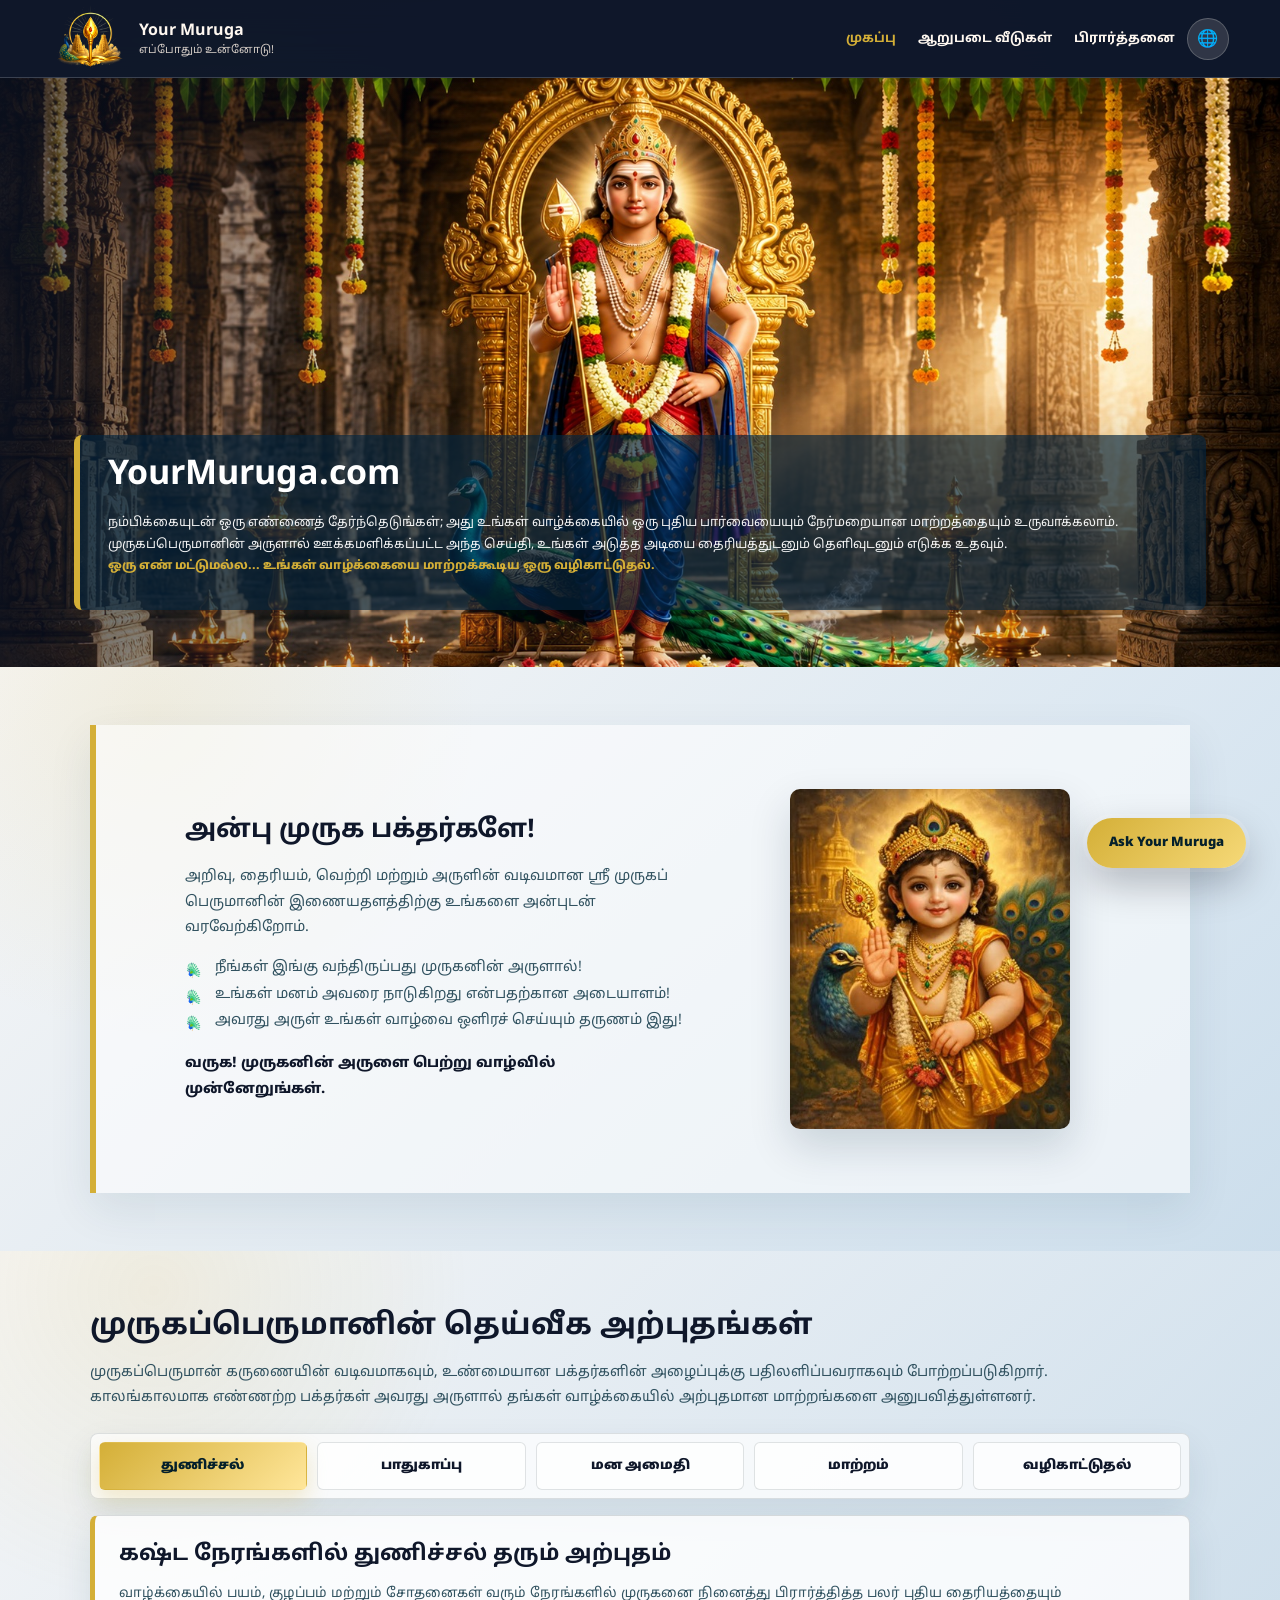
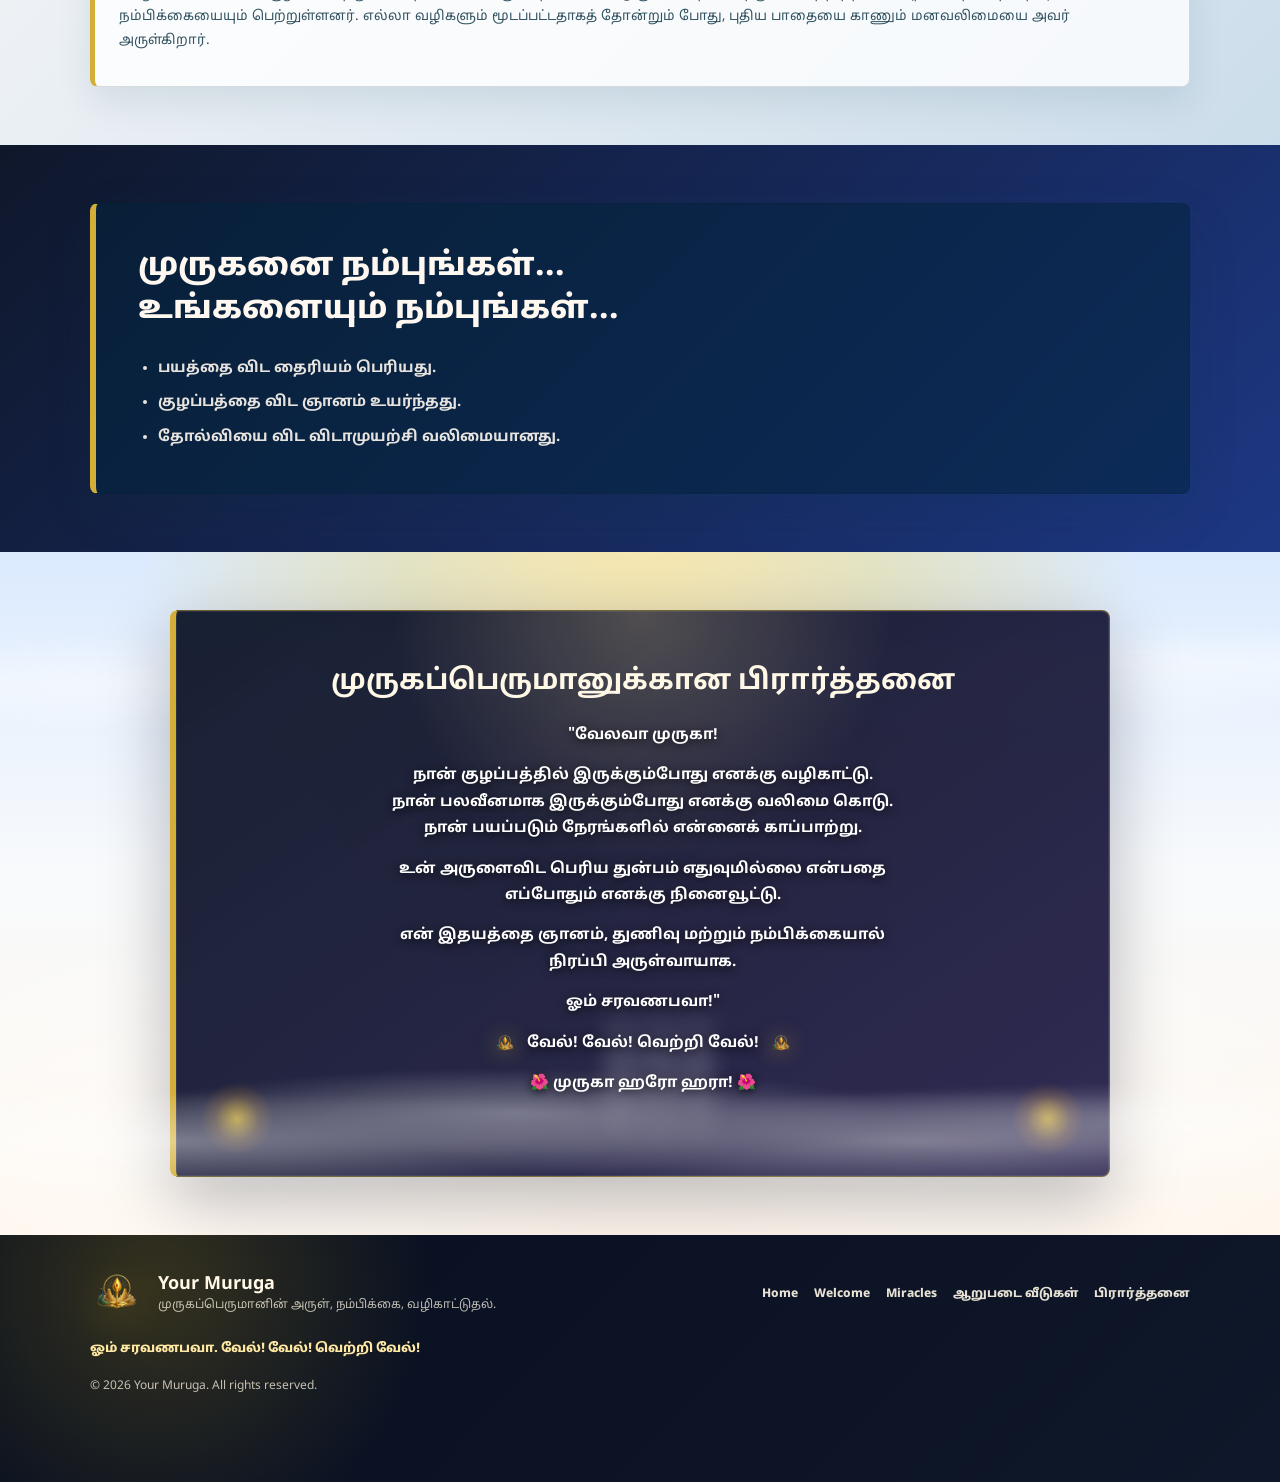
==== index.html @ 280424cf "add website files" ====
<!doctype html>
<html lang="ta">
  <head>
    <meta charset="utf-8" />
    <meta name="viewport" content="width=device-width, initial-scale=1" />
    <meta
      name="description"
      content="Your Muruga is a bilingual Tamil and English devotional website for Lord Muruga with prayers, sacred places, festivals, and daily inspiration."
    />
    <title>Your Muruga | Lord Muruga Devotional Website</title>
    <link rel="preconnect" href="https://fonts.googleapis.com" />
    <link rel="preconnect" href="https://fonts.gstatic.com" crossorigin />
    <link
      href="https://fonts.googleapis.com/css2?family=Noto+Sans+Tamil:wght@400;500;700;800&family=Inter:wght@400;500;600;700;800&display=swap"
      rel="stylesheet"
    />
    <link rel="stylesheet" href="styles.css" />
  </head>
  <body class="lang-ta theme-divine">
    <header class="site-header">
      <a class="brand" href="#home" aria-label="Your Muruga home">
        <span class="brand-mark">
          <img src="assets/logo.png" alt="" />
        </span>
        <span>
          <strong>Your Muruga</strong>
          <small data-i18n="brandTag">தமிழ் மற்றும் ஆங்கில பக்தி</small>
        </span>
      </a>

      <button class="menu-toggle" type="button" aria-expanded="false" aria-controls="header-actions" aria-label="Toggle menu">
        <span></span>
        <span></span>
        <span></span>
      </button>

      <div class="header-actions" id="header-actions">
        <nav class="nav-links" aria-label="Main navigation">
          <a href="index.html#home" class="active" aria-current="page" data-i18n="navHome">முகப்பு</a>
          <a href="arupadai-veedu.html" data-i18n="navArupadai">ஆறுபடை வீடுகள்</a>
          <a href="prayer.html" data-i18n="navPrayers">பிரார்த்தனை</a>
        </nav>

        
        <div class="language-picker">
          <button class="language-picker-toggle" type="button" aria-expanded="false" aria-controls="language-options" aria-label="Choose language" title="Choose language">🌐</button>
          <div class="language-options" id="language-options" role="group" aria-label="Language">
            <button class="lang-button" type="button" data-lang="en">EN</button>
            <button class="lang-button active" type="button" data-lang="ta">தமிழ்</button>
          </div>
        </div>
      </div>
    </header>

    <main id="home">
      <section class="hero" aria-labelledby="hero-title">
        <div class="hero-slider" aria-label="Lord Muruga hero images">
          <img
            class="hero-slide active"
            src="assets/muruga-generated-hero.jpg"
            alt="Lord Muruga in a custom devotional hero scene"
          />
        </div>
        <div class="hero-overlay"></div>
        <div class="hero-content">
          
          <h1 id="hero-title" data-i18n="heroTitle">YourMuruga</h1>
          <p class="hero-copy" data-i18n="heroCopy">
            நம்பிக்கையுடன் ஒரு எண்ணைத் தேர்ந்தெடுங்கள்; அது உங்கள் வாழ்க்கையில் ஒரு புதிய பார்வையையும் நேர்மறையான மாற்றத்தையும் உருவாக்கலாம். முருகப்பெருமானின் அருளால் ஊக்கமளிக்கப்பட்ட அந்த செய்தி, உங்கள் அடுத்த அடியை தைரியத்துடனும் தெளிவுடனும் எடுக்க உதவும்.
          </p>
          <p class="eyebrow" data-i18n="heroEyebrow">ஒரு எண் மட்டுமல்ல... உங்கள் வாழ்க்கையை மாற்றக்கூடிய ஒரு வழிகாட்டுதல்.</p>
        </div>
      </section>

      <section class="section welcome-home-section" id="welcome">
        <div class="welcome-home-card">
          <div class="welcome-copy">
            <h2>அன்பு முருக பக்தர்களே!</h2>
            <p>
              அறிவு, தைரியம், வெற்றி மற்றும் அருளின் வடிவமான ஸ்ரீ முருகப் பெருமானின் இணையதளத்திற்கு உங்களை அன்புடன் வரவேற்கிறோம்.
            </p>
            <ul class="welcome-blessing-list">
              <li>நீங்கள் இங்கு வந்திருப்பது முருகனின் அருளால்!</li>
              <li>உங்கள் மனம் அவரை நாடுகிறது என்பதற்கான அடையாளம்!</li>
              <li>அவரது அருள் உங்கள் வாழ்வை ஒளிரச் செய்யும் தருணம் இது!</li>
            </ul>
            <p class="welcome-closing">வருக! முருகனின் அருளை பெற்று வாழ்வில் முன்னேறுங்கள்.</p>
          </div>
          <div class="welcome-image" aria-hidden="true">
            <img src="assets/7383.jpg" alt="" />
          </div>
        </div>
      </section>
<section class="section miracles-section" id="miracles">
        <div class="home-wrap miracle-wrap">
          <div class="miracle-intro">
            <h2>முருகப்பெருமானின் தெய்வீக அற்புதங்கள்</h2>
            <p>
              முருகப்பெருமான் கருணையின் வடிவமாகவும், உண்மையான பக்தர்களின் அழைப்புக்கு பதிலளிப்பவராகவும் போற்றப்படுகிறார். காலங்காலமாக எண்ணற்ற பக்தர்கள் அவரது அருளால் தங்கள் வாழ்க்கையில் அற்புதமான மாற்றங்களை அனுபவித்துள்ளனர்.
            </p>
          </div>
          <div class="miracle-tabs" data-tabs>
            <div class="miracle-tab-list" role="tablist" aria-label="முருகப்பெருமானின் அற்புதங்கள்">
              <button type="button" role="tab" aria-selected="true" aria-controls="miracle-panel-1" id="miracle-tab-1" data-tab-button>துணிச்சல்</button>
              <button type="button" role="tab" aria-selected="false" aria-controls="miracle-panel-2" id="miracle-tab-2" data-tab-button>பாதுகாப்பு</button>
              <button type="button" role="tab" aria-selected="false" aria-controls="miracle-panel-3" id="miracle-tab-3" data-tab-button>மன அமைதி</button>
              <button type="button" role="tab" aria-selected="false" aria-controls="miracle-panel-4" id="miracle-tab-4" data-tab-button>மாற்றம்</button>
              <button type="button" role="tab" aria-selected="false" aria-controls="miracle-panel-5" id="miracle-tab-5" data-tab-button>வழிகாட்டுதல்</button>
            </div>
            <div class="miracle-tab-panels">
              <section class="miracle-tab-panel" role="tabpanel" id="miracle-panel-1" aria-labelledby="miracle-tab-1" data-tab-panel>
                <h3>கஷ்ட நேரங்களில் துணிச்சல் தரும் அற்புதம்</h3>
                <p>
                  வாழ்க்கையில் பயம், குழப்பம் மற்றும் சோதனைகள் வரும் நேரங்களில் முருகனை நினைத்து பிரார்த்தித்த பலர் புதிய தைரியத்தையும் நம்பிக்கையையும் பெற்றுள்ளனர். எல்லா வழிகளும் மூடப்பட்டதாகத் தோன்றும் போது, புதிய பாதையை காணும் மனவலிமையை அவர் அருள்கிறார்.
                </p>
              </section>
              <section class="miracle-tab-panel" role="tabpanel" id="miracle-panel-2" aria-labelledby="miracle-tab-2" data-tab-panel hidden>
                <h3>தெய்வீக பாதுகாப்பின் அற்புதம்</h3>
                <p>
                  முருகப்பெருமானை முழு நம்பிக்கையுடன் சரணடைபவர்களை அவர் காக்கிறார் என்று பக்தர்கள் நம்புகின்றனர். பலர் திடீர் ஆபத்துகள், விபத்துகள் மற்றும் கடினமான சூழ்நிலைகளிலிருந்து தப்பித்த அனுபவங்களை அவரது அருளாகக் கருதுகின்றனர்.
                </p>
              </section>
              <section class="miracle-tab-panel" role="tabpanel" id="miracle-panel-3" aria-labelledby="miracle-tab-3" data-tab-panel hidden>
                <h3>மன அமைதியின் அற்புதம்</h3>
                <p>
                  முருகப்பெருமானின் மிகப் பெரிய அற்புதங்களில் ஒன்று கலங்கிய மனதை அமைதியான மனமாக மாற்றுவதாகும். அவரது நாமத்தை ஜபிப்பதன் மூலம் பலர் கவலை, பயம் மற்றும் மனவேதனையிலிருந்து விடுதலை பெற்றுள்ளனர்.
                </p>
              </section>
              <section class="miracle-tab-panel" role="tabpanel" id="miracle-panel-4" aria-labelledby="miracle-tab-4" data-tab-panel hidden>
                <h3>மாற்றத்தின் அற்புதம்</h3>
                <p>
                  சூரபத்மனை முழுமையாக அழிக்காமல், அவனை மயிலாகவும் சேவலாகவும் மாற்றிய முருகன், தீமையையே நன்மையாக மாற்றும் தெய்வீக சக்தியை உலகிற்கு காட்டினார். நம் வாழ்க்கையிலும் துன்பங்களை வெற்றியாக மாற்றும் சக்தியை அவர் வழங்குகிறார்.
                </p>
              </section>
              <section class="miracle-tab-panel" role="tabpanel" id="miracle-panel-5" aria-labelledby="miracle-tab-5" data-tab-panel hidden>
                <h3>வழிகாட்டும் அற்புதம்</h3>
                <p>
                  கல்வி, வேலை, குடும்பம் அல்லது ஆன்மீக வாழ்க்கை போன்ற முக்கிய முடிவுகளை எடுக்க வேண்டிய நேரங்களில் முருகப்பெருமானின் அருள் சரியான பாதையை காட்டுகிறது என்று பல பக்தர்கள் நம்புகின்றனர்.
                </p>
              </section>
            </div>
          </div>
        </div>
      </section>
    

      <section class="section trust-section" id="trust">
        <div class="home-wrap trust-card">
          <p>முருகனை நம்புங்கள்...</p>
          <p>உங்களையும் நம்புங்கள்...</p>
          <ul>
            <li>பயத்தை விட தைரியம் பெரியது.</li>
            <li>குழப்பத்தை விட ஞானம் உயர்ந்தது.</li>
            <li>தோல்வியை விட விடாமுயற்சி வலிமையானது.</li>
          </ul>
        </div>
      </section>

      <section class="section prayer-section" id="daily-prayer">
        <div class="prayer-petals" aria-hidden="true">
          <span></span>
          <span></span>
          <span></span>
          <span></span>
          <span></span>
          <span></span>
        </div>
        <div class="home-wrap prayer-card devotional-prayer-card">
          <div class="incense-smoke" aria-hidden="true">
            <span></span>
            <span></span>
            <span></span>
          </div>
         
          <h2> முருகப்பெருமானுக்கான பிரார்த்தனை </h2>
          <blockquote id="daily-prayer-text">
            <p>"வேலவா முருகா!</p>
            <p>நான் குழப்பத்தில் இருக்கும்போது எனக்கு வழிகாட்டு.<br />நான் பலவீனமாக இருக்கும்போது எனக்கு வலிமை கொடு.<br />நான் பயப்படும் நேரங்களில் என்னைக் காப்பாற்று.</p>
            <p>உன் அருளைவிட பெரிய துன்பம் எதுவுமில்லை என்பதை<br />எப்போதும் எனக்கு நினைவூட்டு.</p>
            <p>என் இதயத்தை ஞானம், துணிவு மற்றும் நம்பிக்கையால்<br />நிரப்பி அருள்வாயாக.</p>
            <p>ஓம் சரவணபவா!"</p>
            <p class="vel-chant"><img src="assets/logo.png" alt="" /> வேல்! வேல்! வெற்றி வேல்! <img src="assets/logo.png" alt="" /></p>
            <p>🌺 முருகா ஹரோ ஹரா! 🌺</p>
          </blockquote>


          <p class="prayer-feedback" id="prayer-feedback" aria-live="polite"></p>
        </div>
      </section>

    
    </main>

    <footer class="site-footer">
      <div class="footer-brand">
        <img src="assets/logo.png" alt="" />
        <div>
          <strong>Your Muruga</strong>
          <p>முருகப்பெருமானின் அருள், நம்பிக்கை, வழிகாட்டுதல்.</p>
        </div>
      </div>
      <nav class="footer-links" aria-label="Footer links">
        <a href="index.html#home">Home</a>
        <a href="index.html#welcome">Welcome</a>
        <a href="index.html#miracles">Miracles</a>
        <a href="arupadai-veedu.html">ஆறுபடை வீடுகள்</a>
        <a href="prayer.html">பிரார்த்தனை</a>
      </nav>
      <p class="footer-note">ஓம் சரவணபவா. வேல்! வேல்! வெற்றி வேல்!</p>
      <p class="footer-copy">© 2026 Your Muruga. All rights reserved.</p>
    </footer>

    <button class="floating-answer-button" type="button" data-open-answer>Ask Your Muruga</button>

    <div class="devotion-popup" id="devotion-popup" aria-hidden="true">
      <div class="popup-card guidance-popup-card" role="dialog" aria-modal="true" aria-labelledby="popup-title">
        <button class="popup-close" type="button" aria-label="Close message">×</button>
        <p class="section-kicker" data-i18n="popupKicker">Your Muruga Answer</p>
        <h2 id="popup-title" data-i18n="popupTitle">இன்று முருகன் உங்களுக்கு சொல்லும் செய்தி</h2>
        
        <p data-i18n="popupText">
          கண்களை ஒரு நிமிடம் மூடுங்கள்.
          முருகப்பெருமானை மனதில் நினைத்து பிரார்த்தனை செய்யுங்கள்.
          1 முதல் 100 வரை ஒரு எண்ணை தேர்வு செய்யுங்கள்.
          உங்களுக்கு ஒரு அர்த்தமுள்ள ஊக்கமளிக்கும் செய்தி கிடைக்கும்.
        </p>
        <form class="message-form" id="murugan-message-form">
          <label for="murugan-number" data-i18n="popupInputLabel">Number Input</label>
          <div class="message-controls">
            <input id="murugan-number" name="muruganNumber" type="number" min="1" max="100" inputmode="numeric" />
            <button type="submit" data-i18n="popupButton">Get Your Muruga Answer</button>
          </div>
        </form>
        <p class="message-error" id="message-error" data-i18n="popupError" aria-live="polite"></p>
      </div>
    </div>

    <div class="devotion-popup loading-popup" id="loading-popup" aria-hidden="true">
      <div class="loading-card" role="status" aria-live="polite">
        <span></span>
        <p data-i18n="popupLoading">முருகன் அருள்வாக்கு பெறப்படுகிறது...</p>
      </div>
    </div>

    <div class="devotion-popup message-popup" id="message-popup" aria-hidden="true">
      <div class="popup-card message-popup-card" role="dialog" aria-modal="true" aria-labelledby="message-popup-title">
        <button class="popup-close message-popup-close" type="button" aria-label="Close message">×</button>
        <p class="section-kicker" data-i18n="messagePopupKicker">முருகன் அருள்வாக்கு</p>
        <h2 id="message-popup-title" data-i18n="messagePopupTitle">உங்களுக்கான அருள் செய்தி</h2>
        <div class="murugan-message large-message" id="murugan-message" aria-live="polite"></div>
      </div>
    </div>

    <script src="script.js"></script>
  </body>
</html>
---- styles.css ----
:root {
  --ink: #0f172a;
  --muted: #475569;
  --peacock-blue: #60a5fa;
  --peacock-teal: #60a5fa;
  --peacock-green: #d4af37;
  --peacock-neck: #0f172a;
  --peacock-deep: #080f1f;
  --copper-bg: #cb5a35;
  --temple-deep: #082b3a;
  --temple-warm: #0d6b6e;
  --cream: #fff6e8;
  --gold: #d4af37;
  --paper: #ffffff;
  --surface: rgba(255, 255, 255, 0.9);
  --line: rgba(255, 255, 255, 0.18);
  --shadow: 0 18px 60px rgba(2, 6, 23, 0.22);
  --page-bg:
    radial-gradient(circle at 16% 8%, rgba(212, 175, 55, 0.2), transparent 30%),
    radial-gradient(circle at 88% 18%, rgba(96, 165, 250, 0.16), transparent 32%),
    linear-gradient(135deg, #0f172a 0%, #111f3e 48%, #0f172a 100%);
  --header-bg: rgba(15, 23, 42, 0.96);
  --brand-gradient: linear-gradient(145deg, #d4af37, #60a5fa, #ffffff);
  --button-gradient: linear-gradient(135deg, #d4af37, #f6d978);
  --soft-section-bg:
    radial-gradient(circle at 12% 8%, rgba(212, 175, 55, 0.12), transparent 26%),
    linear-gradient(135deg, rgba(255, 255, 255, 0.96), rgba(224, 242, 254, 0.9));
  --dark-section-bg: linear-gradient(135deg, rgba(15, 23, 42, 0.98), rgba(30, 58, 138, 0.92));
  --hero-overlay-bg: linear-gradient(90deg, rgba(15, 23, 42, 0.66) 0%, rgba(15, 23, 42, 0.24) 23%, transparent 38%);
}

.prayer-page-main {
  background:
    radial-gradient(circle at 14% 8%, rgba(212, 175, 55, 0.16), transparent 28%),
    radial-gradient(circle at 82% 24%, rgba(96, 165, 250, 0.16), transparent 24%),
    var(--soft-section-bg);
}

.prayer-hero {
  position: relative;
  min-height: calc(100svh - 78px);
  display: grid;
  place-items: center;
  overflow: hidden;
  padding: clamp(90px, 11vw, 150px) 20px clamp(72px, 8vw, 110px);
  color: #fff8e7;
  text-align: center;
  background:
    linear-gradient(180deg, rgba(2, 6, 23, 0.2), rgba(2, 6, 23, 0.72)),
    radial-gradient(circle at 50% 16%, rgba(250, 204, 21, 0.58), rgba(212, 175, 55, 0.18) 26%, transparent 54%),
    url("assets/logo.png") center 20% / min(360px, 72vw) no-repeat,
    linear-gradient(135deg, var(--header-bg), var(--peacock-neck));
}

.prayer-hero::before,
.prayer-hero::after {
  content: "";
  position: absolute;
  inset: auto -8% 8% -8%;
  height: 170px;
  border-radius: 50%;
  background:
    radial-gradient(ellipse at 18% 55%, rgba(255, 255, 255, 0.74), transparent 34%),
    radial-gradient(ellipse at 48% 48%, rgba(255, 255, 255, 0.58), transparent 32%),
    radial-gradient(ellipse at 82% 60%, rgba(255, 255, 255, 0.66), transparent 36%);
  opacity: 0.18;
  filter: blur(2px);
}

.prayer-hero::after {
  inset: 6% -12% auto -12%;
  opacity: 0.12;
}

.prayer-hero-content {
  position: relative;
  z-index: 1;
  max-width: 920px;
}

.prayer-hero h1 {
  margin: 12px 0 14px;
  font-size: clamp(31px, 5vw, 62px);
  line-height: 1.14;
  text-shadow: 0 14px 34px rgba(0, 0, 0, 0.34);
}

.prayer-hero p {
  margin: 0;
  font-size: clamp(15px, 1.45vw, 20px);
  line-height: 1.7;
  color: rgba(255, 248, 231, 0.9);
}

.prayer-hero-chant {
  display: inline-flex;
  flex-wrap: wrap;
  justify-content: center;
  gap: 10px 18px;
  margin-top: 26px;
  color: #ffe8a3;
  font-size: clamp(14px, 1.3vw, 18px);
  font-weight: 800;
}

.scroll-indicator {
  position: absolute;
  left: 50%;
  bottom: 28px;
  z-index: 1;
  display: grid;
  place-items: center;
  width: 34px;
  height: 54px;
  border: 2px solid rgba(255, 248, 231, 0.72);
  border-radius: 999px;
  transform: translateX(-50%);
}

.scroll-indicator span {
  width: 6px;
  height: 10px;
  border-radius: 999px;
  background: var(--gold);
  animation: scrollPulse 1.4s ease-in-out infinite;
}

@keyframes scrollPulse {
  0%, 100% { transform: translateY(-7px); opacity: 0.45; }
  50% { transform: translateY(8px); opacity: 1; }
}

.prayer-page-section,
.mantra-section,
.popular-mantras-section,
.benefits-section,
.final-devotional-section {
  position: relative;
}

.prayer-page-wrap {
  width: min(1120px, 100%);
  margin: 0 auto;
}

.main-prayer-section {
  background:
    radial-gradient(circle at 20% 0%, rgba(250, 204, 21, 0.18), transparent 26%),
    linear-gradient(135deg, rgba(15, 23, 42, 0.96), rgba(5, 47, 87, 0.9));
}

.glass-prayer-card {
  position: relative;
  overflow: hidden;
  border: 1px solid rgba(255, 248, 231, 0.28);
  border-left: 6px solid var(--gold);
  border-radius: 8px;
  padding: clamp(26px, 4.4vw, 56px);
  color: #fff8e7;
  text-align: center;
  background:
    linear-gradient(135deg, rgba(255, 255, 255, 0.16), rgba(255, 255, 255, 0.07)),
    rgba(2, 6, 23, 0.24);
  box-shadow: 0 26px 80px rgba(0, 0, 0, 0.28);
  backdrop-filter: blur(18px);
}

.glass-prayer-card::before {
  content: "";
  position: absolute;
  inset: -30% 18% auto;
  height: 260px;
  border-radius: 50%;
  background: radial-gradient(circle, rgba(250, 204, 21, 0.24), transparent 68%);
}

.glass-prayer-card blockquote {
  position: relative;
  z-index: 1;
  margin: 0 auto;
  max-width: 760px;
  color: #fff;
  font-size: clamp(15px, 1.4vw, 19px);
  font-weight: 700;
  line-height: 1.9;
}

.glass-prayer-card blockquote p {
  margin: 0 0 16px;
}

.mantra-section,
.benefits-section {
  background: var(--soft-section-bg);
}

.mantra-card {
  border: 1px solid rgba(7, 27, 36, 0.12);
  border-left: 6px solid var(--gold);
  border-radius: 8px;
  padding: clamp(24px, 4vw, 44px);
  text-align: center;
  background: rgba(255, 255, 255, 0.78);
  box-shadow: 0 18px 54px rgba(3, 55, 76, 0.12);
}

.mantra-card h2,
.popular-mantras-section h2,
.benefits-section h2 {
  margin: 0;
  color: var(--ink);
  font-size: clamp(22px, 2.5vw, 34px);
  line-height: 1.25;
}

.highlight-mantra {
  display: inline-block;
  margin: 22px 0 14px;
  border-radius: 8px;
  padding: 16px 24px;
  color: #1a120b;
  background: var(--button-gradient);
  box-shadow: 0 16px 32px rgba(212, 175, 55, 0.24);
  font-size: clamp(24px, 4vw, 46px);
  font-weight: 800;
  line-height: 1.25;
}

.mantra-card p:not(.section-kicker):not(.highlight-mantra):not(.prayer-feedback) {
  max-width: 720px;
  margin: 0 auto 22px;
  color: #315260;
  font-size: clamp(14px, 1.15vw, 16px);
  line-height: 1.75;
}

.gold-action {
  min-height: 44px;
  border: 0;
  border-radius: 999px;
  padding: 0 20px;
  color: #1a120b;
  background: var(--button-gradient);
  font: inherit;
  font-size: 13px;
  font-weight: 800;
  cursor: pointer;
  box-shadow: 0 14px 32px rgba(212, 175, 55, 0.22);
}

.popular-mantras-section {
  background: var(--dark-section-bg);
}

.popular-mantras-section h2 {
  color: #fff8e7;
  text-align: center;
}

.mantra-grid,
.benefits-grid {
  display: grid;
  grid-template-columns: repeat(3, minmax(0, 1fr));
  gap: 14px;
  margin-top: 28px;
}

.mantra-grid article,
.benefits-grid article {
  border: 1px solid rgba(255, 248, 231, 0.16);
  border-radius: 8px;
  padding: 18px;
  color: #fff8e7;
  background: rgba(255, 255, 255, 0.08);
  box-shadow: 0 14px 34px rgba(0, 0, 0, 0.16);
  font-size: clamp(14px, 1.1vw, 16px);
  font-weight: 800;
  line-height: 1.5;
  transition: transform 170ms ease, border-color 170ms ease, background 170ms ease;
}

.mantra-grid article:hover {
  transform: translateY(-4px);
  border-color: var(--gold);
  background: rgba(255, 248, 231, 0.13);
}

.benefits-section h2 {
  text-align: center;
}

.benefits-grid article {
  color: var(--peacock-neck);
  border-color: rgba(7, 27, 36, 0.12);
  background: rgba(255, 255, 255, 0.72);
}

.final-devotional-section {
  background:
    radial-gradient(circle at 50% 0%, rgba(250, 204, 21, 0.2), transparent 28%),
    var(--dark-section-bg);
}

.final-devotional-card {
  text-align: center;
  color: #fff8e7;
}

.final-devotional-card blockquote {
  margin: 0 0 26px;
  color: #ffe8a3;
  font-size: clamp(26px, 4.2vw, 56px);
  font-weight: 800;
  line-height: 1.35;
}

.final-devotional-card p {
  margin: 8px 0 0;
  font-size: clamp(15px, 1.5vw, 20px);
  font-weight: 800;
}

@media (max-width: 620px) {
  .prayer-hero {
    min-height: 560px;
    padding: 84px 18px 72px;
  }

  .prayer-hero h1 {
    font-size: clamp(29px, 9vw, 42px);
  }

  .glass-prayer-card,
  .mantra-card {
    padding: 24px 18px;
  }

  .glass-prayer-card blockquote {
    font-size: 14px;
    line-height: 1.8;
  }

  .mantra-grid,
  .benefits-grid {
    grid-template-columns: 1fr;
  }
}

/* Final prayer-page contrast guard. Keep this after older duplicated prayer rules. */
.popular-mantras-section {
  background:
    radial-gradient(circle at 18% 18%, rgba(212, 175, 55, 0.18), transparent 28%),
    linear-gradient(135deg, #07111f 0%, #0f172a 48%, #052f57 100%) !important;
}

.popular-mantras-section h2 {
  color: #ffe8a3 !important;
  text-shadow: 0 10px 28px rgba(0, 0, 0, 0.28);
}

.popular-mantras-section .mantra-grid article {
  color: #fff8e7 !important;
  border-color: rgba(255, 232, 163, 0.28) !important;
  background: rgba(255, 248, 231, 0.12) !important;
}

.popular-mantras-section .mantra-grid article:hover {
  color: #ffffff !important;
  background: rgba(255, 248, 231, 0.18) !important;
}

.mantra-section .mantra-card {
  color: var(--ink);
  background: rgba(255, 255, 255, 0.9) !important;
}

.mantra-section .mantra-card h2,
.mantra-section .mantra-card p:not(.section-kicker):not(.highlight-mantra):not(.prayer-feedback) {
  color: var(--ink) !important;
}

body.lang-ta .mantra-108-heading[data-content-lang="en"],
body.lang-ta .mantra-108-list[data-content-lang="en"],
body:not(.lang-ta) .mantra-108-heading[data-content-lang="ta"],
body:not(.lang-ta) .mantra-108-list[data-content-lang="ta"] {
  display: none !important;
}

body.lang-ta .mantra-108-heading[data-content-lang="ta"],
body:not(.lang-ta) .mantra-108-heading[data-content-lang="en"] {
  display: block !important;
}

body.lang-ta .mantra-108-list[data-content-lang="ta"],
body:not(.lang-ta) .mantra-108-list[data-content-lang="en"] {
  display: grid !important;
}

body.lang-ta .kavasam-link-card [data-content-lang="en"],
body:not(.lang-ta) .kavasam-link-card [data-content-lang="ta"] {
  display: none !important;
}

body.lang-ta .kavasam-link-card p[data-content-lang="ta"],
body.lang-ta .kavasam-link-card h2[data-content-lang="ta"],
body:not(.lang-ta) .kavasam-link-card p[data-content-lang="en"],
body:not(.lang-ta) .kavasam-link-card h2[data-content-lang="en"] {
  display: block !important;
}

body.lang-ta .kavasam-link-card a[data-content-lang="ta"],
body:not(.lang-ta) .kavasam-link-card a[data-content-lang="en"] {
  display: inline-flex !important;
}

.kavasam-link-section {
  background: var(--soft-section-bg);
}

.kavasam-link-card {
  display: grid;
  grid-template-columns: minmax(0, 1fr) auto;
  gap: 22px;
  align-items: center;
  border: 1px solid rgba(7, 27, 36, 0.12);
  border-left: 6px solid var(--gold);
  border-radius: 8px;
  padding: clamp(22px, 3vw, 34px);
  background: rgba(255, 255, 255, 0.86);
  box-shadow: 0 18px 54px rgba(3, 55, 76, 0.12);
}

.kavasam-link-card h2 {
  margin: 0;
  color: var(--ink);
  font-size: clamp(22px, 2.4vw, 34px);
  line-height: 1.25;
}

.kavasam-link-card p:not(.section-kicker) {
  margin: 10px 0 0;
  color: #315260;
  font-size: clamp(14px, 1.1vw, 16px);
  line-height: 1.7;
}

.kavasam-view-button {
  display: inline-flex;
  align-items: center;
  justify-content: center;
  min-width: 220px;
  text-decoration: none;
}

.kavasam-page-main {
  background: var(--soft-section-bg);
}

.kavasam-hero {
  padding: clamp(70px, 8vw, 110px) 20px clamp(42px, 5vw, 70px);
  color: #fff8e7;
  text-align: center;
  background:
    radial-gradient(circle at 50% 0%, rgba(250, 204, 21, 0.38), transparent 34%),
    linear-gradient(135deg, var(--header-bg), var(--peacock-neck));
}

.kavasam-hero h1 {
  margin: 10px 0 12px;
  font-size: clamp(30px, 5vw, 58px);
  line-height: 1.12;
}

.kavasam-hero p:not(.section-kicker) {
  max-width: 780px;
  margin: 0 auto;
  color: rgba(255, 248, 231, 0.9);
  font-size: clamp(14px, 1.25vw, 18px);
  line-height: 1.7;
}

.kavasam-reader-section {
  background: var(--soft-section-bg);
}

.kavasam-reader-card {
  border: 1px solid rgba(7, 27, 36, 0.12);
  border-left: 6px solid var(--gold);
  border-radius: 8px;
  padding: clamp(20px, 3vw, 34px);
  background: rgba(255, 255, 255, 0.88);
  box-shadow: 0 18px 54px rgba(3, 55, 76, 0.12);
}

.kavasam-reader-card h2 {
  margin: 0 0 18px;
  color: var(--ink);
  font-size: clamp(21px, 2.2vw, 32px);
}

.kavasam-reader-card pre {
  margin: 0;
  white-space: pre-wrap;
  overflow-wrap: anywhere;
  color: #102a3a;
  font-family: "Noto Sans Tamil", "Inter", sans-serif;
  font-size: clamp(14px, 1.05vw, 16px);
  font-weight: 600;
  line-height: 1.9;
}

@media (max-width: 620px) {
  .kavasam-link-card {
    grid-template-columns: 1fr;
  }

  .kavasam-view-button {
    width: 100%;
    min-width: 0;
  }
}

.prayer-hero {
  min-height: 420px !important;
  padding: 72px 20px 58px !important;
}

.prayer-hero h1 {
  font-size: clamp(28px, 4vw, 46px) !important;
}

.prayer-hero-chant {
  margin-top: 18px;
}

@media (max-width: 620px) {
  .prayer-hero {
    min-height: 380px !important;
    padding: 58px 18px 44px !important;
  }
}

.mantra-108-section {
  background:
    radial-gradient(circle at 86% 12%, rgba(20, 184, 166, 0.14), transparent 28%),
    var(--soft-section-bg);
}

.mantra-108-heading {
  max-width: 860px;
  margin: 0 auto 28px;
  text-align: center;
}

.mantra-108-heading h2 {
  margin: 0;
  color: var(--ink);
  font-size: clamp(23px, 2.8vw, 38px);
  line-height: 1.25;
}

.mantra-108-heading p:not(.section-kicker) {
  margin: 12px 0 0;
  color: #315260;
  font-size: clamp(14px, 1.15vw, 16px);
  line-height: 1.75;
}

.mantra-108-list {
  display: grid;
  grid-template-columns: repeat(3, minmax(0, 1fr));
  gap: 12px;
  margin: 0;
  padding: 0;
  list-style: none;
  counter-reset: muruga-mantra;
}

.mantra-108-heading[hidden],
.mantra-108-list[hidden] {
  display: none !important;
}

.mantra-108-list li {
  counter-increment: muruga-mantra;
  display: grid;
  grid-template-columns: 34px minmax(0, 1fr);
  gap: 10px;
  align-items: center;
  min-height: 58px;
  border: 1px solid rgba(7, 27, 36, 0.12);
  border-left: 4px solid var(--gold);
  border-radius: 8px;
  padding: 12px 14px;
  color: var(--peacock-neck);
  background: rgba(255, 255, 255, 0.76);
  box-shadow: 0 12px 30px rgba(3, 55, 76, 0.08);
  font-size: clamp(13px, 1vw, 15px);
  font-weight: 800;
  line-height: 1.45;
}

.mantra-108-list li::before {
  content: counter(muruga-mantra);
  display: grid;
  place-items: center;
  width: 32px;
  height: 32px;
  border-radius: 50%;
  color: #1a120b;
  background: var(--button-gradient);
  font-size: 12px;
}

@media (max-width: 900px) {
  .mantra-108-list {
    grid-template-columns: repeat(2, minmax(0, 1fr));
  }
}

@media (max-width: 620px) {
  .mantra-108-list {
    grid-template-columns: 1fr;
  }

  .mantra-108-list li {
    min-height: 52px;
  }
}

.popular-mantras-section {
  background:
    radial-gradient(circle at 18% 18%, rgba(212, 175, 55, 0.18), transparent 28%),
    linear-gradient(135deg, #07111f 0%, #0f172a 48%, #052f57 100%) !important;
}

.popular-mantras-section h2 {
  color: #ffe8a3 !important;
  text-shadow: 0 10px 28px rgba(0, 0, 0, 0.28);
}

.popular-mantras-section .mantra-grid article {
  color: #fff8e7 !important;
  border-color: rgba(255, 232, 163, 0.28);
  background: rgba(255, 248, 231, 0.12);
}

.popular-mantras-section .mantra-grid article:hover {
  color: #ffffff !important;
  background: rgba(255, 248, 231, 0.18);
}

.mantra-section .mantra-card {
  color: var(--ink);
  background: rgba(255, 255, 255, 0.9);
}

.mantra-section .mantra-card h2,
.mantra-section .mantra-card p:not(.section-kicker):not(.highlight-mantra):not(.prayer-feedback) {
  color: var(--ink);
}

body.theme-vel {
  --ink: #1a120b;
  --muted: #6b4c2f;
  --peacock-blue: #dc2626;
  --peacock-teal: #dc2626;
  --peacock-green: #ffd700;
  --peacock-neck: #1a120b;
  --peacock-deep: #100a06;
  --gold: #ffd700;
  --paper: #fff8e7;
  --surface: rgba(255, 248, 231, 0.9);
  --line: rgba(255, 248, 231, 0.18);
  --page-bg:
    radial-gradient(circle at 16% 8%, rgba(255, 215, 0, 0.2), transparent 30%),
    radial-gradient(circle at 88% 18%, rgba(220, 38, 38, 0.14), transparent 32%),
    linear-gradient(135deg, #1a120b 0%, #2b1a0d 48%, #1a120b 100%);
  --header-bg: rgba(26, 18, 11, 0.96);
  --brand-gradient: linear-gradient(145deg, #ffd700, #dc2626, #fff8e7);
  --button-gradient: linear-gradient(135deg, #ffd700, #fff08a);
  --soft-section-bg:
    radial-gradient(circle at 12% 8%, rgba(255, 215, 0, 0.12), transparent 26%),
    linear-gradient(135deg, rgba(255, 248, 231, 0.98), rgba(255, 239, 210, 0.94));
  --dark-section-bg: linear-gradient(135deg, rgba(26, 18, 11, 0.98), rgba(86, 28, 12, 0.92));
  --hero-overlay-bg: linear-gradient(90deg, rgba(26, 18, 11, 0.66) 0%, rgba(26, 18, 11, 0.24) 23%, transparent 38%);
}

body.theme-peacock {
  --ink: #052e16;
  --muted: #386451;
  --peacock-blue: #14b8a6;
  --peacock-teal: #14b8a6;
  --peacock-green: #f59e0b;
  --peacock-neck: #052e16;
  --peacock-deep: #031b0d;
  --gold: #f59e0b;
  --paper: #f8fafc;
  --surface: rgba(248, 250, 252, 0.9);
  --line: rgba(248, 250, 252, 0.18);
  --page-bg:
    radial-gradient(circle at 16% 8%, rgba(245, 158, 11, 0.18), transparent 30%),
    radial-gradient(circle at 88% 18%, rgba(20, 184, 166, 0.16), transparent 32%),
    linear-gradient(135deg, #052e16 0%, #064e3b 48%, #052e16 100%);
  --header-bg: rgba(5, 46, 22, 0.96);
  --brand-gradient: linear-gradient(145deg, #f59e0b, #14b8a6, #f8fafc);
  --button-gradient: linear-gradient(135deg, #f59e0b, #fcd27b);
  --soft-section-bg:
    radial-gradient(circle at 12% 8%, rgba(20, 184, 166, 0.12), transparent 26%),
    linear-gradient(135deg, rgba(248, 250, 252, 0.98), rgba(236, 253, 245, 0.94));
  --dark-section-bg: linear-gradient(135deg, rgba(5, 46, 22, 0.98), rgba(20, 184, 166, 0.82));
  --hero-overlay-bg: linear-gradient(90deg, rgba(5, 46, 22, 0.66) 0%, rgba(5, 46, 22, 0.24) 23%, transparent 38%);
}

body.theme-kumkum {
  --ink: #78350f;
  --muted: #7c4a20;
  --peacock-blue: #b91c1c;
  --peacock-teal: #b91c1c;
  --peacock-green: #fbbf24;
  --peacock-neck: #78350f;
  --peacock-deep: #451a03;
  --gold: #fbbf24;
  --paper: #fff7ed;
  --surface: rgba(255, 247, 237, 0.92);
  --line: rgba(120, 53, 15, 0.16);
  --page-bg:
    radial-gradient(circle at 16% 8%, rgba(251, 191, 36, 0.28), transparent 30%),
    radial-gradient(circle at 88% 18%, rgba(185, 28, 28, 0.12), transparent 32%),
    linear-gradient(135deg, #fff7ed 0%, #ffedd5 48%, #fff7ed 100%);
  --header-bg: rgba(120, 53, 15, 0.96);
  --brand-gradient: linear-gradient(145deg, #fbbf24, #b91c1c, #fff7ed);
  --button-gradient: linear-gradient(135deg, #fbbf24, #ffe08a);
  --soft-section-bg:
    radial-gradient(circle at 12% 8%, rgba(251, 191, 36, 0.18), transparent 26%),
    linear-gradient(135deg, rgba(255, 247, 237, 0.98), rgba(255, 237, 213, 0.94));
  --dark-section-bg: linear-gradient(135deg, rgba(120, 53, 15, 0.96), rgba(185, 28, 28, 0.9));
  --hero-overlay-bg: linear-gradient(90deg, rgba(120, 53, 15, 0.62) 0%, rgba(120, 53, 15, 0.24) 23%, transparent 38%);
}

body.theme-celestial {
  --ink: #020617;
  --muted: #475569;
  --peacock-blue: #7c3aed;
  --peacock-teal: #7c3aed;
  --peacock-green: #facc15;
  --peacock-neck: #020617;
  --peacock-deep: #01030c;
  --gold: #facc15;
  --paper: #e0f2fe;
  --surface: rgba(224, 242, 254, 0.9);
  --line: rgba(224, 242, 254, 0.18);
  --page-bg:
    radial-gradient(circle at 16% 8%, rgba(250, 204, 21, 0.2), transparent 30%),
    radial-gradient(circle at 88% 18%, rgba(124, 58, 237, 0.22), transparent 32%),
    linear-gradient(135deg, #020617 0%, #11113a 48%, #020617 100%);
  --header-bg: rgba(2, 6, 23, 0.96);
  --brand-gradient: linear-gradient(145deg, #facc15, #7c3aed, #e0f2fe);
  --button-gradient: linear-gradient(135deg, #facc15, #fde68a);
  --soft-section-bg:
    radial-gradient(circle at 12% 8%, rgba(124, 58, 237, 0.12), transparent 26%),
    linear-gradient(135deg, rgba(224, 242, 254, 0.98), rgba(250, 245, 255, 0.94));
  --dark-section-bg: linear-gradient(135deg, rgba(2, 6, 23, 0.98), rgba(76, 29, 149, 0.9));
  --hero-overlay-bg: linear-gradient(90deg, rgba(2, 6, 23, 0.68) 0%, rgba(2, 6, 23, 0.26) 23%, transparent 38%);
}

body.theme-pure {
  --ink: #374151;
  --muted: #4b5563;
  --peacock-blue: #dc2626;
  --peacock-teal: #dc2626;
  --peacock-green: #d97706;
  --peacock-neck: #374151;
  --peacock-deep: #1f2937;
  --gold: #d97706;
  --paper: #ffffff;
  --surface: rgba(255, 255, 255, 0.94);
  --line: rgba(55, 65, 81, 0.16);
  --page-bg:
    radial-gradient(circle at 16% 8%, rgba(217, 119, 6, 0.16), transparent 30%),
    radial-gradient(circle at 88% 18%, rgba(220, 38, 38, 0.1), transparent 32%),
    linear-gradient(135deg, #ffffff 0%, #f9fafb 48%, #ffffff 100%);
  --header-bg: rgba(55, 65, 81, 0.96);
  --brand-gradient: linear-gradient(145deg, #d97706, #dc2626, #ffffff);
  --button-gradient: linear-gradient(135deg, #d97706, #fbbf24);
  --soft-section-bg:
    radial-gradient(circle at 12% 8%, rgba(217, 119, 6, 0.1), transparent 26%),
    linear-gradient(135deg, rgba(255, 255, 255, 0.98), rgba(249, 250, 251, 0.96));
  --dark-section-bg: linear-gradient(135deg, rgba(55, 65, 81, 0.96), rgba(220, 38, 38, 0.86));
  --hero-overlay-bg: linear-gradient(90deg, rgba(55, 65, 81, 0.58) 0%, rgba(55, 65, 81, 0.2) 23%, transparent 38%);
}

* {
  box-sizing: border-box;
}

html {
  scroll-behavior: smooth;
}

body {
  margin: 0;
  color: var(--ink);
  background: var(--page-bg);
  font-family: Inter, "Noto Sans Tamil", system-ui, sans-serif;
}

body.lang-ta {
  font-family: "Noto Sans Tamil", Inter, system-ui, sans-serif;
}

.site-header {
  position: sticky;
  top: 0;
  z-index: 10;
  display: grid;
  grid-template-columns: 1fr auto;
  align-items: center;
  gap: 24px;
  min-height: 78px;
  padding: 3px clamp(18px, 4vw, 58px);
  background: var(--header-bg);
  border-bottom: 1px solid var(--line);
  backdrop-filter: blur(16px);
}

.brand {
  display: inline-flex;
  align-items: center;
  gap: 10px;
  color: #fff8f0;
  text-decoration: none;
  min-width: 0;
}

.brand-mark {
  display: grid;
  place-items: center;
  width: 78px;
  height: 78px;
  margin-block: -9px;
  border-radius: 0;
  overflow: hidden;
  background: transparent;
  border: 0;
  box-shadow: none;
}

.brand-mark img {
  width: 112%;
  height: 112%;
  object-fit: contain;
  display: block;
  filter: saturate(1.12) contrast(1.08) brightness(1.08);
}

.brand strong,
.brand small {
  display: block;
  white-space: nowrap;
}

.brand strong {
  font-size: 16px;
}

.brand small {
  color: rgba(255, 244, 232, 0.82);
  font-size: 11px;
  margin-top: 2px;
}

.nav-links {
  display: flex;
  gap: 22px;
}

.nav-links a {
  color: #fff8f0;
  text-decoration: none;
  font-weight: 700;
  font-size: 13px;
}

.nav-links a:hover,
.nav-links a:focus-visible,
.nav-links a.active {
  color: var(--gold);
}

.header-actions {
  display: inline-flex;
  align-items: center;
  justify-content: flex-end;
  gap: 12px;
  min-width: 0;
}

.menu-toggle {
  display: none;
  place-items: center;
  width: 42px;
  height: 42px;
  padding: 0;
  border: 1px solid rgba(255, 248, 240, 0.22);
  border-radius: 8px;
  background: rgba(255, 248, 240, 0.12);
  cursor: pointer;
}

.menu-toggle span {
  display: block;
  width: 18px;
  height: 2px;
  margin: 3px 0;
  border-radius: 999px;
  background: #fff8f0;
  transition: transform 160ms ease, opacity 160ms ease;
}

.site-header.menu-open .menu-toggle span:nth-child(1) {
  transform: translateY(8px) rotate(45deg);
}

.site-header.menu-open .menu-toggle span:nth-child(2) {
  opacity: 0;
}

.site-header.menu-open .menu-toggle span:nth-child(3) {
  transform: translateY(-8px) rotate(-45deg);
}

.theme-picker,
.language-picker {
  position: relative;
  display: inline-grid;
  place-items: center;
}

.theme-picker-toggle,
.language-picker-toggle {
  display: grid;
  place-items: center;
  width: 42px;
  height: 42px;
  padding: 0;
  border: 1px solid rgba(255, 248, 240, 0.22);
  border-radius: 50%;
  color: #fff8f0;
  background: rgba(255, 248, 240, 0.14);
  font-size: 17px;
  line-height: 1;
  cursor: pointer;
}

.theme-picker-toggle:hover,
.theme-picker-toggle:focus-visible,
.theme-picker.open .theme-picker-toggle,
.language-picker-toggle:hover,
.language-picker-toggle:focus-visible,
.language-picker.open .language-picker-toggle {
  border-color: var(--gold);
  background: rgba(255, 248, 240, 0.2);
  outline: none;
}

.theme-options,
.language-options {
  position: absolute;
  top: calc(100% + 10px);
  right: 0;
  z-index: 30;
  display: none;
  grid-template-columns: repeat(3, 28px);
  gap: 10px;
  padding: 12px;
  border: 1px solid rgba(255, 248, 240, 0.24);
  border-radius: 8px;
  background: var(--header-bg);
  box-shadow: 0 18px 42px rgba(0, 0, 0, 0.32);
}

.language-options {
  grid-template-columns: 1fr;
  min-width: 116px;
  gap: 6px;
  padding: 8px;
}

.theme-picker.open .theme-options,
.language-picker.open .language-options {
  display: grid;
}

.theme-swatch {
  width: 28px;
  height: 28px;
  padding: 0;
  border: 2px solid rgba(255, 255, 255, 0.42);
  border-radius: 50%;
  box-shadow: 0 2px 7px rgba(0, 0, 0, 0.24);
  cursor: pointer;
  transition: transform 150ms ease, box-shadow 150ms ease, border-color 150ms ease;
}

.theme-swatch:hover,
.theme-swatch:focus-visible {
  transform: scale(1.13);
  border-color: #ffffff;
  outline: none;
}

.theme-swatch.active {
  border-color: #ffffff;
  box-shadow:
    0 0 0 3px var(--header-bg),
    0 0 0 5px var(--gold);
}

.swatch-divine {
  background: linear-gradient(135deg, #0f172a 0 56%, #d4af37 56%);
}

.swatch-vel {
  background: linear-gradient(135deg, #1a120b 0 56%, #ffd700 56%);
}

.swatch-peacock {
  background: linear-gradient(135deg, #052e16 0 56%, #14b8a6 56%);
}

.swatch-kumkum {
  background: linear-gradient(135deg, #fff7ed 0 50%, #b91c1c 50%);
}

.swatch-celestial {
  background: linear-gradient(135deg, #020617 0 54%, #7c3aed 54%);
}

.swatch-pure {
  background: linear-gradient(135deg, #ffffff 0 50%, #d97706 50%);
}

.lang-button {
  min-width: 96px;
  height: 34px;
  border: 1px solid rgba(255, 248, 240, 0.14);
  border-radius: 8px;
  color: #fff8f0;
  background: rgba(255, 248, 240, 0.08);
  font: inherit;
  font-size: 13px;
  font-weight: 800;
  cursor: pointer;
}

.lang-button:hover,
.lang-button:focus-visible {
  border-color: var(--gold);
  outline: none;
}

.lang-button.active {
  color: #05202b;
  background: var(--gold);
}

.hero {
  position: relative;
  min-height: 0;
  height: clamp(560px, 46vw, 760px);
  display: grid;
  align-items: end;
  justify-items: start;
  overflow: hidden;
  isolation: isolate;
  padding-bottom: clamp(28px, 4.4vw, 64px);
  background: linear-gradient(135deg, var(--peacock-deep), var(--peacock-blue), var(--peacock-green));
}

.hero-slider,
.hero-slide,
.hero-overlay {
  position: absolute;
  inset: 0;
  width: 100%;
  height: 100%;
}

.hero-slider {
  z-index: -2;
}

.hero-slide {
  object-fit: cover;
  object-position: center;
  opacity: 0;
  transform: scale(1.01);
  transition: opacity 700ms ease, transform 1400ms ease;
}

.hero-slide.active {
  opacity: 1;
  transform: scale(1);
}

.hero-overlay {
  z-index: -1;
  background: var(--hero-overlay-bg);
}

.hero-content {
  width: calc(100% - clamp(36px, 11.6vw, 148px));
  margin-left: clamp(18px, 5.8vw, 74px);
  margin-right: clamp(18px, 5.8vw, 74px);
  color: #fff;
  background: rgba(3, 36, 61, 0.68);
  border-left: 6px solid var(--gold);
  border-radius: 8px;
  box-shadow: 0 22px 70px rgba(3, 36, 61, 0.22);
  backdrop-filter: none;
  padding: 22px 28px;
}

.eyebrow,
.section-kicker {
  margin: 0 0 12px;
  color: var(--gold);
  font-weight: 800;
  letter-spacing: 0;
  text-transform: uppercase;
  font-size: 12px;
}

.hero .eyebrow {
  white-space: pre-line;
  line-height: 1.65;
}

.hero h1 {
  margin: 0;
  max-width: 760px;
  font-size: clamp(26px, 3vw, 40px);
  line-height: 1.12;
  letter-spacing: 0;
}

body.lang-ta .hero h1 {
  font-size: clamp(23px, 2.7vw, 34px);
  white-space: nowrap;
}

.hero-copy {
  max-width: 1100px;
  margin: 18px 0 0;
  color: rgba(255, 255, 255, 0.94);
  font-size: clamp(12px, 1vw, 13px);
  line-height: 1.7;
  text-align: left;
}

body.lang-ta .hero-copy {
  max-width: none;
  width: min(100%, 1280px);
  text-align: left;
  white-space: normal;
}

.primary-action,
.secondary-action {
  display: inline-flex;
  align-items: center;
  min-height: 48px;
  padding: 0 18px;
  border-radius: 6px;
  font-weight: 800;
  font-size: 11px;
  text-decoration: none;
}

.primary-action {
  color: #05202b;
  background: var(--button-gradient);
}

.secondary-action {
  color: #fff;
  border: 1px solid rgba(255, 255, 255, 0.46);
  background: transparent;
  cursor: pointer;
}

.floating-answer-button {
  position: fixed;
  right: clamp(16px, 3vw, 34px);
  bottom: clamp(16px, 3vw, 32px);
  z-index: 8;
  min-height: 50px;
  border: 0;
  border-radius: 999px;
  padding: 0 22px;
  color: #05202b;
  background: var(--button-gradient);
  box-shadow:
    0 16px 38px rgba(2, 6, 23, 0.26),
    0 0 0 4px rgba(255, 255, 255, 0.18);
  font: inherit;
  font-size: 13px;
  font-weight: 900;
  cursor: pointer;
}

.floating-answer-button:hover {
  transform: translateY(-1px);
}

.daily-band {
  display: grid;
  grid-template-columns: minmax(0, 1.1fr) minmax(280px, 0.9fr);
  gap: 34px;
  align-items: center;
  padding: 42px clamp(18px, 7vw, 92px);
  background:
    linear-gradient(135deg, rgba(255, 250, 241, 0.98), rgba(255, 235, 205, 0.94)),
    var(--cream);
  border-bottom: 1px solid var(--line);
}

.daily-band h2 {
  margin: 0;
  max-width: 820px;
  font-size: clamp(24px, 3.4vw, 40px);
  line-height: 1.12;
}

.daily-band p:last-child {
  margin: 0;
  color: var(--muted);
  font-size: 16px;
  line-height: 1.7;
}

.section {
  padding: 58px clamp(18px, 7vw, 92px);
  background: rgba(255, 246, 232, 0.96);
}

.section-heading {
  max-width: 700px;
  margin-bottom: 22px;
}

.section-heading h2 {
  margin: 0;
  font-size: clamp(24px, 3vw, 34px);
  line-height: 1.22;
}

.section-body {
  max-width: 680px;
  margin: 0;
  color: var(--muted);
  font-size: clamp(14px, 1.25vw, 16px);
  line-height: 1.75;
}

.content-section {
  padding-top: clamp(42px, 6vw, 74px);
  padding-bottom: clamp(52px, 7vw, 88px);
  background:
    radial-gradient(circle at 14% 10%, rgba(242, 193, 78, 0.2), transparent 26%),
    radial-gradient(circle at 88% 4%, rgba(0, 140, 140, 0.13), transparent 28%),
    linear-gradient(135deg, rgba(255, 246, 232, 0.98), rgba(237, 249, 244, 0.94));
}

.content-wrap {
  width: min(1120px, 100%);
  margin: 0 auto;
}

.article-content {
  display: grid;
  gap: 12px;
  color: #17313d;
  font-size: clamp(13px, 1.05vw, 15px);
  line-height: 1.78;
}

.article-content > p,
.article-content li {
  max-width: 900px;
}

.article-content p {
  margin: 0;
}

.article-content > p:first-child {
  max-width: 820px;
  margin-bottom: 8px;
  color: var(--ink);
  font-size: clamp(22px, 2.4vw, 32px);
  font-weight: 800;
  line-height: 1.22;
}

.article-content h2 {
  margin: 28px 0 2px;
  color: var(--peacock-neck);
  font-size: clamp(20px, 2vw, 28px);
  line-height: 1.24;
}

.article-content h3 {
  margin: 0 0 12px;
  color: var(--peacock-neck);
  font-size: clamp(18px, 1.55vw, 23px);
  line-height: 1.26;
}

.article-content ul {
  display: grid;
  gap: 8px;
  margin: 4px 0 10px;
  padding-left: 22px;
}

.article-content li::marker {
  color: var(--gold);
}

.article-content blockquote {
  max-width: 880px;
  margin: 8px 0;
  border-left: 5px solid var(--gold);
  border-radius: 8px;
  padding: 16px 18px;
  color: var(--peacock-neck);
  background: rgba(255, 255, 255, 0.62);
  font-size: clamp(14px, 1.18vw, 16px);
  font-weight: 700;
  line-height: 1.7;
}

.content-card {
  max-width: 980px;
  margin-top: 16px;
  border: 1px solid rgba(7, 27, 36, 0.12);
  border-left: 6px solid var(--gold);
  border-radius: 8px;
  padding: clamp(20px, 3vw, 34px);
  background: rgba(255, 255, 255, 0.74);
  box-shadow: 0 18px 50px rgba(3, 55, 76, 0.12);
}

.content-card p + p {
  margin-top: 10px;
}

.home-wrap {
  width: min(1120px, 100%);
  margin: 0 auto;
}

.answer-section,
.welcome-home-section,
.how-section,
.arupadai-section,
.purpose-section,
.miracles-section,
.prayer-section,
.final-cta-section {
  background: var(--soft-section-bg);
}

.welcome-home-card {
  width: 100%;
  display: grid;
  grid-template-columns: minmax(0, 1.2fr) minmax(280px, 0.8fr);
  gap: clamp(24px, 5vw, 64px);
  align-items: center;
  border-left: 6px solid var(--gold);
  border-radius: 0;
  padding: clamp(28px, 5vw, 64px) clamp(20px, 7vw, 110px);
  background: rgba(255, 255, 255, 0.58);
  box-shadow: 0 16px 42px rgba(3, 55, 76, 0.09);
  text-align: left;
}

.welcome-copy {
  max-width: 900px;
}

.welcome-home-card h2 {
  max-width: 920px;
  margin: 0 0 16px;
  color: var(--ink);
  font-size: clamp(21px, 2vw, 29px);
  line-height: 1.28;
}

.welcome-home-card p:not(.section-kicker) {
  max-width: 880px;
  margin: 0;
  color: #315260;
  font-size: clamp(14px, 1.12vw, 16px);
  line-height: 1.8;
}

.welcome-home-card p + p {
  margin-top: 12px;
}

.welcome-blessing-list {
  max-width: 880px;
  margin: 14px 0 0;
  padding: 0;
  list-style: none;
  color: #315260;
  font-size: clamp(14px, 1.12vw, 16px);
  line-height: 1.85;
}

.welcome-blessing-list li {
  position: relative;
  padding-left: 30px;
}

.welcome-blessing-list li::before {
  content: "";
  position: absolute;
  left: 0;
  top: 0.42em;
  width: 18px;
  height: 18px;
  background: url("assets/bullets.png") center / contain no-repeat;
  border-radius: 50%;
}

.welcome-closing {
  margin-top: 16px !important;
  color: var(--peacock-neck) !important;
  font-weight: 800;
}

.welcome-image {
  width: min(100%, 280px);
  justify-self: center;
  align-self: center;
  display: grid;
  place-items: center;
  min-height: 340px;
  overflow: hidden;
  border-radius: 10px;
  background: rgba(255, 255, 255, 0.26);
  box-shadow: 0 18px 42px rgba(3, 36, 61, 0.16);
}

.welcome-image img {
  width: 100%;
  height: 100%;
  max-height: 520px;
  object-fit: cover;
  object-position: center;
  display: block;
}

.answer-layout,
.two-column {
  display: grid;
  grid-template-columns: minmax(0, 0.95fr) minmax(320px, 0.82fr);
  gap: clamp(24px, 5vw, 56px);
  align-items: center;
}

.answer-copy h2,
.home-wrap > h2,
.two-column h2,
.guidance-card h2,
.prayer-card h2 {
  margin: 0;
  color: var(--ink);
  font-size: clamp(22px, 2.4vw, 32px);
  line-height: 1.25;
}

.answer-copy p:last-child,
.two-column p,
.guidance-card p,
.prayer-card p,
.final-cta-card p {
  margin: 16px 0 0;
  color: #315260;
  font-size: clamp(14px, 1.18vw, 16px);
  line-height: 1.75;
}

.answer-box,
.guidance-card,
.trust-card,
.prayer-card,
.final-cta-card {
  border: 1px solid rgba(7, 27, 36, 0.14);
  border-left: 6px solid var(--gold);
  border-radius: 8px;
  background: rgba(255, 255, 255, 0.78);
  box-shadow: 0 18px 50px rgba(3, 55, 76, 0.12);
}

.answer-box {
  padding: clamp(22px, 3vw, 34px);
}

.answer-box label {
  display: block;
  color: var(--peacock-neck);
  font-size: 13px;
  font-weight: 800;
}

.answer-controls {
  display: grid;
  grid-template-columns: 140px 1fr;
  gap: 12px;
  margin-top: 12px;
}

.answer-controls input,
.answer-controls button,
.hero-answer-button,
.final-cta-card button {
  border: 0;
  font: inherit;
  cursor: pointer;
}

.answer-controls input {
  min-height: 48px;
  border: 1px solid rgba(7, 27, 36, 0.18);
  border-radius: 6px;
  padding: 0 12px;
  background: #fffaf0;
}

.answer-controls button {
  min-height: 48px;
  border-radius: 6px;
  color: #05202b;
  background: var(--button-gradient);
  font-size: 13px;
  font-weight: 800;
}

.steps-list {
  display: grid;
  grid-template-columns: repeat(5, minmax(0, 1fr));
  gap: 12px;
  margin: 24px 0 0;
  padding: 0;
  list-style: none;
  counter-reset: steps;
}

.steps-list li {
  min-height: 132px;
  border: 1px solid rgba(7, 27, 36, 0.14);
  border-radius: 8px;
  padding: 18px;
  background: rgba(255, 255, 255, 0.72);
  box-shadow: 0 14px 36px rgba(3, 55, 76, 0.1);
  color: #315260;
  font-size: 13px;
  font-weight: 700;
  line-height: 1.55;
}

.steps-list li::before {
  counter-increment: steps;
  content: counter(steps);
  display: grid;
  place-items: center;
  width: 30px;
  height: 30px;
  margin-bottom: 14px;
  border-radius: 999px;
  color: #05202b;
  background: var(--gold);
  font-weight: 800;
}

.arupadai-wrap {
  display: grid;
  gap: 22px;
}

.arupadai-intro {
  max-width: 980px;
}

.arupadai-intro h1,
.arupadai-intro h2,
.arupadai-summary h3 {
  margin: 0;
  color: var(--ink);
  font-size: clamp(22px, 2.3vw, 32px);
  line-height: 1.25;
}

.inner-page-main {
  min-height: calc(100vh - 78px);
}

.arupadai-intro h3 {
  margin: 16px 0 8px;
  color: var(--peacock-neck);
  font-size: clamp(16px, 1.35vw, 19px);
}

.arupadai-intro p,
.arupadai-grid p {
  margin: 0;
  color: #315260;
  font-size: clamp(13px, 1.05vw, 15px);
  line-height: 1.75;
}

.arupadai-grid {
  display: grid;
  gap: 12px;
}

.arupadai-grid details,
.arupadai-summary {
  border: 1px solid rgba(7, 27, 36, 0.12);
  border-left: 5px solid var(--gold);
  border-radius: 8px;
  background: rgba(255, 255, 255, 0.72);
  box-shadow: 0 14px 34px rgba(3, 55, 76, 0.09);
  overflow: hidden;
}

.arupadai-grid summary {
  display: flex;
  align-items: center;
  justify-content: space-between;
  gap: 16px;
  min-height: 58px;
  padding: 16px 18px;
  color: var(--peacock-neck);
  font-size: clamp(14px, 1.1vw, 16px);
  font-weight: 800;
  line-height: 1.5;
  cursor: pointer;
  list-style: none;
}

.arupadai-grid summary::-webkit-details-marker {
  display: none;
}

.arupadai-grid summary::after {
  content: "+";
  display: grid;
  place-items: center;
  flex: 0 0 28px;
  width: 28px;
  height: 28px;
  border-radius: 999px;
  color: #05202b;
  background: var(--gold);
  font-size: 18px;
  line-height: 1;
}

.arupadai-grid details[open] summary::after {
  content: "-";
}

.arupadai-panel {
  display: grid;
  grid-template-columns: minmax(0, 1fr) minmax(220px, 0.42fr);
  gap: 20px;
  align-items: center;
  padding: 0 18px 18px;
}

.arupadai-panel img {
  width: 100%;
  aspect-ratio: 4 / 3;
  object-fit: cover;
  border-radius: 8px;
  box-shadow: 0 12px 30px rgba(3, 36, 61, 0.14);
}

.arupadai-summary {
  margin-top: 2px;
  padding: 18px;
}

.arupadai-summary-grid {
  display: grid;
  grid-template-columns: minmax(180px, 0.75fr) minmax(0, 1fr);
  gap: 10px 16px;
  margin-top: 16px;
  color: #315260;
  font-size: clamp(13px, 1.05vw, 15px);
}

.arupadai-summary-grid span,
.arupadai-summary-grid strong {
  padding: 10px 12px;
  border-radius: 6px;
  background: rgba(255, 255, 255, 0.62);
}

.arupadai-summary-grid strong {
  color: var(--peacock-neck);
}

.arupadai-summary-list {
  display: grid;
  gap: 10px;
  margin: 16px 0 0;
  padding: 0;
  list-style: none;
  counter-reset: arupadai-place;
}

.arupadai-summary-list li {
  counter-increment: arupadai-place;
  display: grid;
  grid-template-columns: 38px minmax(210px, 0.42fr) minmax(0, 1fr);
  gap: 12px;
  align-items: center;
  border-radius: 8px;
  padding: 12px 14px;
  color: #315260;
  background: rgba(255, 255, 255, 0.68);
}

.arupadai-summary-list li::before {
  content: counter(arupadai-place);
  display: grid;
  place-items: center;
  width: 32px;
  height: 32px;
  border-radius: 50%;
  color: #1a120b;
  background: var(--button-gradient);
  font-size: 12px;
  font-weight: 900;
}

.arupadai-summary-list strong {
  color: var(--peacock-neck);
  font-size: clamp(13px, 1.05vw, 15px);
}

.arupadai-summary-list span {
  color: #315260;
  font-size: clamp(13px, 1.05vw, 15px);
  line-height: 1.65;
}

.guidance-section,
.trust-section {
  background: var(--dark-section-bg);
}

.guidance-card,
.trust-card {
  color: #fff8f0;
  background: rgba(3, 36, 61, 0.56);
}

.guidance-card {
  padding: clamp(24px, 4vw, 42px);
}

.guidance-card h2,
.trust-card p {
  color: #fff8f0;
}

.guidance-card p {
  color: rgba(255, 248, 240, 0.88);
}

.miracle-wrap {
  display: grid;
  gap: 22px;
}

.miracle-intro {
  max-width: 980px;
}

.miracle-intro h2 {
  margin: 0;
  color: var(--ink);
  font-size: clamp(22px, 2.3vw, 32px);
  line-height: 1.25;
}

.miracle-intro p {
  margin: 14px 0 0;
  color: #315260;
  font-size: clamp(14px, 1.12vw, 16px);
  line-height: 1.8;
}

.miracle-tabs {
  display: grid;
  gap: 16px;
}

.miracle-tab-list {
  display: grid;
  grid-template-columns: repeat(5, minmax(0, 1fr));
  gap: 10px;
  padding: 8px;
  border: 1px solid rgba(7, 27, 36, 0.12);
  border-radius: 8px;
  background: rgba(255, 255, 255, 0.72);
  box-shadow: 0 14px 34px rgba(3, 55, 76, 0.09);
}

.miracle-tab-list button {
  min-height: 48px;
  border: 1px solid rgba(7, 27, 36, 0.12);
  border-radius: 6px;
  color: var(--peacock-neck);
  background: rgba(255, 255, 255, 0.72);
  font: inherit;
  font-size: clamp(13px, 1vw, 15px);
  font-weight: 900;
  line-height: 1.25;
  cursor: pointer;
  transition: background 160ms ease, color 160ms ease, transform 160ms ease, border-color 160ms ease;
}

.miracle-tab-list button:hover,
.miracle-tab-list button:focus-visible {
  border-color: rgba(212, 175, 55, 0.8);
  transform: translateY(-1px);
  outline: none;
}

.miracle-tab-list button[aria-selected="true"] {
  color: #05202b;
  border-color: transparent;
  background: linear-gradient(135deg, var(--gold), #ffe69a);
  box-shadow: 0 10px 22px rgba(212, 175, 55, 0.24);
}

.miracle-tab-panels {
  border: 1px solid rgba(7, 27, 36, 0.14);
  border-left: 5px solid var(--gold);
  border-radius: 8px;
  background: rgba(255, 255, 255, 0.8);
  box-shadow: 0 14px 36px rgba(3, 55, 76, 0.1);
  overflow: hidden;
}

.miracle-tab-panel {
  min-height: 170px;
  padding: 24px;
}

.miracle-tab-panel h3 {
  margin: 0 0 12px;
  color: var(--peacock-neck);
  font-size: clamp(18px, 1.7vw, 24px);
  line-height: 1.35;
}

.miracle-tab-panel p {
  margin: 0;
  max-width: 980px;
  color: #315260;
  font-size: clamp(13px, 1.05vw, 15px);
  line-height: 1.75;
}

.trust-card,
.prayer-card,
.final-cta-card {
  padding: clamp(24px, 4vw, 42px);
}

.trust-card p {
  margin: 0;
  font-size: clamp(22px, 2.5vw, 32px);
  font-weight: 800;
  line-height: 1.35;
}

.trust-card ul {
  display: grid;
  gap: 10px;
  margin: 24px 0 0;
  padding-left: 20px;
  color: rgba(255, 248, 240, 0.9);
  font-size: 15px;
  font-weight: 700;
  line-height: 1.65;
}

.final-cta-card {
  display: flex;
  align-items: center;
  justify-content: space-between;
  gap: 24px;
}

.final-cta-card p {
  margin: 0;
  color: var(--peacock-neck);
  font-weight: 800;
}

.content-split {
  display: grid;
  grid-template-columns: minmax(0, 1.05fr) minmax(280px, 0.72fr);
  gap: clamp(24px, 5vw, 58px);
  align-items: center;
  max-width: 1180px;
}

.content-split.reverse {
  grid-template-columns: minmax(280px, 0.72fr) minmax(0, 1fr);
}

.section-image {
  min-height: 280px;
  margin: 0;
  overflow: hidden;
  border-radius: 8px;
  border: 1px solid rgba(7, 27, 36, 0.16);
  box-shadow: var(--shadow);
  background: var(--peacock-deep);
}

.section-image img {
  display: block;
  width: 100%;
  height: 100%;
  min-height: 280px;
  object-fit: cover;
  object-position: center;
}

.welcome-section .section-image img,
.prayer-image img {
  object-position: 62% center;
}

.dark-image img {
  object-position: center;
}

.welcome-section {
  background:
    radial-gradient(circle at 85% 12%, rgba(242, 193, 78, 0.24), transparent 28%),
    linear-gradient(135deg, rgba(255, 246, 232, 0.98), rgba(232, 249, 244, 0.92));
}

.divine-section {
  background:
    linear-gradient(135deg, rgba(5, 47, 87, 0.96), rgba(0, 109, 143, 0.92)),
    var(--peacock-neck);
}

.devotional-card {
  max-width: 760px;
  border: 1px solid var(--line);
  border-left: 6px solid var(--gold);
  border-radius: 8px;
  box-shadow: var(--shadow);
  padding: clamp(22px, 3vw, 34px);
}

.quote-card {
  color: #fff8f0;
  background: rgba(3, 36, 61, 0.5);
}

.quote-card h2,
.prayer-card h2 {
  margin: 0;
  font-size: clamp(22px, 2.6vw, 32px);
  line-height: 1.24;
}

.quote-card blockquote {
  margin: 22px 0 12px;
  color: rgba(255, 248, 240, 0.94);
  font-size: clamp(15px, 1.75vw, 20px);
  font-weight: 700;
  line-height: 1.65;
}

.quote-source {
  margin: 0;
  color: #ffe6a8;
  font-size: 16px;
  font-weight: 800;
}

.prayer-section {
  position: relative;
  overflow: hidden;
  background:
    radial-gradient(ellipse at 50% -12%, rgba(255, 232, 163, 0.92), rgba(250, 204, 21, 0.24) 28%, transparent 56%),
    radial-gradient(ellipse at 18% 86%, rgba(255, 255, 255, 0.5), transparent 28%),
    radial-gradient(ellipse at 78% 82%, rgba(255, 255, 255, 0.42), transparent 26%),
    linear-gradient(180deg, #dbeafe 0%, #f8fafc 46%, #fff7ed 100%);
}

.prayer-section::before,
.prayer-section::after {
  content: "";
  position: absolute;
  left: -10%;
  right: -10%;
  height: 180px;
  border-radius: 50%;
  background:
    radial-gradient(ellipse at 18% 58%, rgba(255, 255, 255, 0.88), transparent 34%),
    radial-gradient(ellipse at 42% 42%, rgba(255, 255, 255, 0.78), transparent 30%),
    radial-gradient(ellipse at 68% 58%, rgba(255, 255, 255, 0.82), transparent 34%),
    radial-gradient(ellipse at 88% 46%, rgba(255, 255, 255, 0.7), transparent 28%);
  filter: blur(2px);
  pointer-events: none;
}

.prayer-section::before {
  top: 28px;
  opacity: 0.58;
  animation: cloudDrift 18s ease-in-out infinite alternate;
}

.prayer-section::after {
  bottom: 18px;
  opacity: 0.48;
  animation: cloudDrift 22s ease-in-out infinite alternate-reverse;
}

.prayer-card {
  background: var(--surface);
}

.devotional-prayer-card {
  position: relative;
  overflow: hidden;
  max-width: 940px;
  margin: 0 auto;
  text-align: center;
  color: #fff8e7;
  background:
    radial-gradient(circle at 50% 0%, rgba(255, 232, 163, 0.22), transparent 34%),
    linear-gradient(145deg, rgba(15, 23, 42, 0.96), rgba(35, 29, 72, 0.94));
  border: 1px solid rgba(250, 204, 21, 0.35);
  border-left: 6px solid var(--gold);
  box-shadow:
    0 22px 70px rgba(2, 6, 23, 0.28),
    inset 0 0 0 1px rgba(255, 248, 231, 0.08);
}

.prayer-petals {
  position: absolute;
  inset: 0;
  pointer-events: none;
  overflow: hidden;
}

.prayer-petals span {
  position: absolute;
  top: -24px;
  width: 14px;
  height: 20px;
  border-radius: 70% 30% 70% 30%;
  background: linear-gradient(145deg, #fda4af, #fb7185 60%, #fff1f2);
  opacity: 0.72;
  animation: petalFloat 10s linear infinite;
}

.prayer-petals span:nth-child(1) { left: 10%; animation-delay: 0s; }
.prayer-petals span:nth-child(2) { left: 24%; animation-delay: 2s; }
.prayer-petals span:nth-child(3) { left: 42%; animation-delay: 4s; }
.prayer-petals span:nth-child(4) { left: 61%; animation-delay: 1s; }
.prayer-petals span:nth-child(5) { left: 76%; animation-delay: 5s; }
.prayer-petals span:nth-child(6) { left: 90%; animation-delay: 3s; }

@keyframes cloudDrift {
  from {
    transform: translateX(-28px);
  }
  to {
    transform: translateX(28px);
  }
}

@keyframes petalFloat {
  0% {
    transform: translateY(0) translateX(0) rotate(0deg);
    opacity: 0;
  }
  12% {
    opacity: 0.72;
  }
  100% {
    transform: translateY(760px) translateX(70px) rotate(260deg);
    opacity: 0;
  }
}

.devotional-prayer-card::before,
.devotional-prayer-card::after {
  content: "";
  position: absolute;
  bottom: 20px;
  width: 74px;
  height: 74px;
  border-radius: 50%;
  background: radial-gradient(circle, rgba(250, 204, 21, 0.9), rgba(245, 158, 11, 0.24) 42%, transparent 70%);
  filter: blur(1px);
  opacity: 0.72;
}

.devotional-prayer-card::before {
  left: 24px;
}

.devotional-prayer-card::after {
  right: 24px;
}

.prayer-peacock {
  margin: 0;
  font-size: 30px;
}

.vel-glow {
  display: grid;
  place-items: center;
  width: 62px;
  height: 62px;
  margin: 0 auto 14px;
  border-radius: 50%;
  background: radial-gradient(circle, rgba(250, 204, 21, 0.34), rgba(250, 204, 21, 0.08));
  box-shadow: 0 0 34px rgba(250, 204, 21, 0.42);
  font-size: 30px;
}

.vel-glow img {
  width: 92%;
  height: 92%;
  object-fit: contain;
  display: block;
  filter: brightness(1.1) saturate(1.08);
}

.devotional-prayer-card h2 {
  position: relative;
  margin: 10px 0 22px;
  color: #fff8e7;
  font-size: clamp(19px, 2.2vw, 30px);
  line-height: 1.35;
}

.devotional-prayer-card blockquote {
  position: relative;
  z-index: 1;
  max-width: 720px;
  margin: 0 auto;
  color: #fff;
  font-size: clamp(14px, 1.35vw, 18px);
  font-weight: 700;
  line-height: 1.85;
  text-shadow: 0 2px 10px rgba(0, 0, 0, 0.72);
}

.devotional-prayer-card blockquote p {
  margin: 0 0 14px;
  color: #fff !important;
}

.vel-chant {
  display: inline-flex;
  align-items: center;
  justify-content: center;
  gap: 10px;
  color: #fff !important;
}

.vel-chant img {
  width: 24px;
  height: 24px;
  object-fit: contain;
  filter: drop-shadow(0 0 10px rgba(250, 204, 21, 0.5));
}

.prayer-actions {
  position: relative;
  z-index: 1;
  display: flex;
  flex-wrap: wrap;
  justify-content: center;
  gap: 10px;
  margin-top: 26px;
}

.prayer-actions button {
  min-height: 42px;
  border: 1px solid rgba(255, 248, 231, 0.24);
  border-radius: 999px;
  padding: 0 16px;
  color: #1a120b;
  background: var(--button-gradient);
  font: inherit;
  font-size: 12px;
  font-weight: 900;
  cursor: pointer;
}

.prayer-feedback {
  min-height: 20px;
  margin: 14px 0 0;
  color: #ffe8a3;
  font-size: 12px;
  font-weight: 800;
}

.incense-smoke {
  position: absolute;
  inset: 0;
  pointer-events: none;
  overflow: hidden;
}

.incense-smoke span {
  position: absolute;
  bottom: 32px;
  left: 50%;
  width: 34px;
  height: 150px;
  border-radius: 999px;
  background: linear-gradient(180deg, rgba(255, 255, 255, 0), rgba(255, 255, 255, 0.18), rgba(255, 255, 255, 0));
  filter: blur(10px);
  animation: smokeRise 6s ease-in-out infinite;
}

.incense-smoke span:nth-child(2) {
  left: 46%;
  animation-delay: 1.4s;
}

.incense-smoke span:nth-child(3) {
  left: 54%;
  animation-delay: 2.8s;
}

@keyframes smokeRise {
  0% {
    transform: translateY(70px) translateX(0) scale(0.65);
    opacity: 0;
  }
  35% {
    opacity: 0.45;
  }
  100% {
    transform: translateY(-150px) translateX(28px) scale(1.25);
    opacity: 0;
  }
}

.prayer-layout {
  display: grid;
  grid-template-columns: repeat(3, minmax(0, 1fr));
  gap: 18px;
}

.prayer-panel,
.temple-grid article,
.festival-list article {
  border: 1px solid var(--line);
  border-radius: 8px;
  background: var(--surface);
  box-shadow: var(--shadow);
}

.prayer-panel {
  min-height: 300px;
  padding: 28px;
}

.panel-icon {
  display: inline-grid;
  place-items: center;
  min-width: 54px;
  height: 54px;
  padding: 0 12px;
  border-radius: 999px;
  color: #fff;
  background: linear-gradient(145deg, var(--peacock-neck), var(--peacock-teal), var(--peacock-green));
  font-weight: 800;
}

.prayer-panel h3 {
  margin: 28px 0 10px;
  font-size: 21px;
}

.prayer-panel p {
  color: var(--muted);
  line-height: 1.7;
}

.prayer-panel .mantra {
  color: var(--peacock-blue);
  font-size: 18px;
  font-weight: 800;
}

.places-section {
  background:
    linear-gradient(135deg, rgba(5, 47, 87, 0.96), rgba(0, 109, 143, 0.9)),
    var(--peacock-neck);
}

.places-section .section-heading,
.places-section .temple-grid strong {
  color: #fff8f0;
}

.places-section .section-kicker,
.places-section .temple-grid span {
  color: #ffe6c4;
}

.temple-grid {
  display: grid;
  grid-template-columns: repeat(3, minmax(0, 1fr));
  gap: 14px;
}

.temple-grid article {
  min-height: 140px;
  padding: 22px;
}

.temple-grid strong,
.temple-grid span {
  display: block;
}

.temple-grid strong {
  font-size: 18px;
  margin-bottom: 16px;
}

.temple-grid span,
.festival-list p {
  color: var(--muted);
  line-height: 1.65;
}

.festival-list {
  display: grid;
  gap: 14px;
}

.festivals-section {
  background:
    linear-gradient(135deg, rgba(255, 244, 227, 0.95), rgba(232, 249, 244, 0.9)),
    var(--cream);
}

.festival-list article {
  display: grid;
  grid-template-columns: 220px 1fr;
  align-items: center;
  gap: 22px;
  padding: 22px;
}

.festival-list time {
  color: var(--peacock-blue);
  font-weight: 800;
  font-size: 19px;
}

.festival-list p {
  margin: 0;
}

.site-footer {
  display: grid;
  grid-template-columns: minmax(0, 1fr) auto;
  gap: 20px 32px;
  align-items: center;
  padding: 32px clamp(18px, 7vw, 92px) 86px;
  color: #fff8e7;
  background:
    radial-gradient(circle at 12% 20%, rgba(250, 204, 21, 0.18), transparent 24%),
    linear-gradient(135deg, var(--peacock-deep), var(--peacock-neck));
}

.site-footer p {
  margin: 0;
}

.footer-brand {
  display: inline-flex;
  align-items: center;
  gap: 14px;
  min-width: 0;
}

.footer-brand img {
  width: 54px;
  height: 54px;
  object-fit: contain;
  filter: drop-shadow(0 8px 20px rgba(250, 204, 21, 0.22));
}

.footer-brand strong {
  display: block;
  font-size: 18px;
}

.footer-brand p,
.footer-copy {
  color: rgba(255, 248, 231, 0.74);
  font-size: 12px;
  line-height: 1.6;
}

.footer-links {
  display: flex;
  flex-wrap: wrap;
  justify-content: flex-end;
  gap: 10px 16px;
}

.footer-links a {
  color: rgba(255, 248, 231, 0.9);
  text-decoration: none;
  font-size: 12px;
  font-weight: 800;
}

.footer-note {
  grid-column: 1 / -1;
  color: #ffe8a3;
  font-size: 13px;
  font-weight: 800;
}

.footer-copy {
  grid-column: 1 / -1;
}

.devotion-popup {
  position: fixed;
  inset: 0;
  z-index: 50;
  display: grid;
  place-items: center;
  padding: 18px;
  background: rgba(3, 36, 61, 0.62);
  opacity: 0;
  visibility: hidden;
  transition: opacity 220ms ease, visibility 220ms ease;
}

.devotion-popup.active {
  opacity: 1;
  visibility: visible;
}

.popup-card {
  position: relative;
  width: min(760px, 100%);
  border-left: 6px solid var(--gold);
  border-radius: 8px;
  padding: 30px 40px 34px;
  color: var(--ink);
  background:
    radial-gradient(circle at 88% 10%, rgba(242, 193, 78, 0.28), transparent 28%),
    var(--paper);
  box-shadow: 0 28px 80px rgba(3, 36, 61, 0.34);
}

.message-popup-card {
  width: min(860px, 100%);
  max-height: min(760px, calc(100vh - 36px));
  overflow: auto;
  padding: clamp(28px, 4vw, 46px);
}

.guidance-popup-card {
  width: min(540px, 100%);
  padding: clamp(22px, 3vw, 30px);
  text-align: center;
}

.guidance-popup-card .section-kicker {
  margin-bottom: 8px;
  font-size: 11px;
}

.guidance-popup-card h2 {
  max-width: 400px;
  margin: 0 auto;
  font-size: clamp(17px, 1.7vw, 21px);
  line-height: 1.25;
}

.popup-symbols {
  margin: 10px 0 12px;
  color: var(--gold);
  font-size: 20px;
  letter-spacing: 0;
}

.guidance-popup-card > p[data-i18n="popupText"] {
  max-width: 390px;
  margin: 0 auto;
  color: #17313d;
  font-size: 13px;
  font-weight: 600;
  line-height: 1.65;
  text-align: center;
  white-space: pre-line;
}

.guidance-popup-card .message-form {
  max-width: 360px;
  margin: 16px auto 0;
  padding-top: 0;
  border-top: 0;
}

.guidance-popup-card .message-form label {
  text-align: center;
}

.guidance-popup-card .message-controls {
  grid-template-columns: 1fr;
  gap: 10px;
  max-width: 280px;
  margin: 8px auto 0;
}

.guidance-popup-card .message-controls input,
.guidance-popup-card .message-controls button {
  min-height: 40px;
  text-align: center;
}

.guidance-popup-card .message-error {
  margin-left: auto;
  margin-right: auto;
  text-align: center;
}

.popup-card > p[data-i18n="popupText"] {
  max-width: 650px;
  margin: 18px 0 0;
  color: #17313d;
  font-size: 15px;
  line-height: 1.6;
  white-space: pre-line;
}

.popup-card h2 {
  margin: 0;
  max-width: 650px;
  font-size: clamp(26px, 3.2vw, 38px);
  line-height: 1.16;
}

.popup-card p:last-child {
  margin: 16px 0 0;
  color: var(--muted);
  font-size: 15px;
  line-height: 1.65;
}

.message-form {
  max-width: 650px;
  margin-top: 24px;
  padding-top: 18px;
  border-top: 1px solid rgba(7, 27, 36, 0.12);
}

.message-form.is-loading {
  opacity: 0.62;
  pointer-events: none;
}

.answer-box.is-loading {
  opacity: 0.62;
  pointer-events: none;
}

.message-form label {
  display: block;
  color: var(--peacock-neck);
  font-size: 13px;
  font-weight: 800;
  line-height: 1.5;
}

.message-controls {
  display: grid;
  grid-template-columns: 108px 1fr;
  gap: 14px;
  margin-top: 12px;
}

.message-controls input,
.message-controls button {
  min-height: 46px;
  border-radius: 6px;
  font: inherit;
  font-size: 13px;
}

.message-controls input {
  width: 100%;
  border: 1px solid rgba(7, 27, 36, 0.18);
  padding: 0 12px;
  color: var(--ink);
  background: #fffaf0;
}

.message-controls button {
  border: 0;
  padding: 0 16px;
  color: #05202b;
  background: var(--button-gradient);
  font-weight: 800;
  cursor: pointer;
}

.message-error {
  min-height: 20px;
  max-width: 650px;
  margin: 10px 0 0;
  color: #a83a24;
  font-size: 12px;
  font-weight: 700;
}

.loading-card {
  align-items: center;
  gap: 12px;
  display: flex;
  min-width: min(360px, 100%);
  border-left: 6px solid var(--gold);
  border-radius: 8px;
  padding: 24px 28px;
  color: var(--peacock-neck);
  background: var(--paper);
  box-shadow: 0 28px 80px rgba(3, 36, 61, 0.34);
  font-size: 13px;
  font-weight: 800;
}

.loading-card span {
  width: 24px;
  height: 24px;
  border: 3px solid rgba(5, 47, 87, 0.18);
  border-top-color: var(--gold);
  border-radius: 50%;
  animation: spin 800ms linear infinite;
}

.loading-card p {
  margin: 0;
}

@keyframes spin {
  to {
    transform: rotate(360deg);
  }
}

.murugan-message {
  max-height: 230px;
  overflow: auto;
  margin-top: 14px;
  border-left: 4px solid var(--gold);
  border-radius: 6px;
  padding: 14px 16px;
  color: var(--ink);
  background: rgba(255, 255, 255, 0.62);
  font-size: 13px;
  font-weight: 600;
  line-height: 1.75;
  white-space: pre-line;
}

.murugan-message:empty {
  display: none;
}

.large-message {
  max-height: none;
  margin-top: 24px;
  padding: clamp(18px, 3vw, 28px);
  font-size: clamp(16px, 1.6vw, 20px);
  line-height: 1.85;
}

.popup-close {
  position: absolute;
  top: 12px;
  right: 12px;
  display: grid;
  place-items: center;
  width: 34px;
  height: 34px;
  border: 0;
  border-radius: 999px;
  color: #fff;
  background: var(--peacock-neck);
  font: inherit;
  font-size: 22px;
  line-height: 1;
  cursor: pointer;
}

@media (max-width: 900px) {
  .site-header {
    grid-template-columns: 1fr auto;
  }

  .nav-links {
    grid-column: 1 / -1;
    justify-content: space-between;
    gap: 12px;
  }

  .daily-band,
  .content-split,
  .content-split.reverse,
  .answer-layout,
  .two-column,
  .prayer-layout,
  .temple-grid,
  .festival-list article {
    grid-template-columns: 1fr;
  }

  .steps-list,
  .section-image {
    min-height: 260px;
  }

  .section-image img {
    min-height: 260px;
  }

  .miracle-tab-list {
    grid-template-columns: repeat(3, minmax(0, 1fr));
  }
}

@media (max-width: 620px) {
  .site-header {
    grid-template-columns: 1fr auto;
    gap: 8px;
    min-height: 68px;
    padding: 4px 14px;
  }

  .menu-toggle {
    display: grid;
  }

  .header-actions {
    grid-column: 1 / -1;
    display: none;
    align-items: stretch;
    justify-content: stretch;
    flex-direction: column;
    gap: 8px;
    padding: 8px 0 4px;
  }

  .nav-links {
    width: 100%;
    flex-direction: column;
    gap: 4px;
  }

  .nav-links a {
    display: block;
    width: 100%;
    padding: 10px 12px;
    border-radius: 6px;
    background: rgba(255, 248, 240, 0.08);
  }

  .site-header.menu-open .header-actions {
    display: flex;
  }

  .theme-picker,
  .language-picker {
    justify-self: end;
  }

  .theme-options,
  .language-options {
    right: 0;
    max-width: calc(100vw - 28px);
  }

  .theme-options {
    grid-template-columns: repeat(6, 28px);
  }

  .brand small {
    display: none;
  }

  .brand-mark {
    width: 64px;
    height: 64px;
    margin-block: -6px;
  }

  .welcome-home-card {
    grid-template-columns: 1fr;
    padding: 26px 18px;
  }

  .welcome-image {
    width: min(100%, 260px);
    min-height: 320px;
  }

  .lang-button {
    min-width: 92px;
  }

  .nav-links a {
    font-size: 12px;
  }

  .hero {
    min-height: 560px;
    height: 82svh;
    align-items: end;
    padding-bottom: 0;
  }

  .hero-slide {
    object-position: 62% center;
  }

  .hero-overlay {
    background: linear-gradient(0deg, var(--peacock-deep) 0%, transparent 52%);
  }

  .hero-content {
    margin: 0;
    width: calc(100% - 36px);
    margin-left: 18px;
    margin-right: 18px;
    margin-bottom: 34px;
    padding: 20px;
  }

  .hero h1 {
    font-size: clamp(26px, 8vw, 36px);
  }

  body.lang-ta .hero h1 {
    font-size: clamp(19px, 5.3vw, 25px);
  }

  .hero-copy {
    font-size: 11px;
  }

  body.lang-ta .hero-copy {
    white-space: normal;
  }

  .primary-action,
  .secondary-action {
    width: 100%;
    justify-content: center;
  }

  .floating-answer-button {
    right: 14px;
    bottom: 14px;
    min-height: 44px;
    padding: 0 16px;
    font-size: 11px;
  }

  .site-footer {
    grid-template-columns: 1fr;
    padding-bottom: 78px;
  }

  .footer-links {
    justify-content: flex-start;
  }

  .section,
  .daily-band {
    padding-left: 18px;
    padding-right: 18px;
  }

  .section {
    padding-top: 42px;
    padding-bottom: 42px;
  }

  .section-heading h2,
  .quote-card h2,
  .prayer-card h2 {
    font-size: clamp(21px, 6vw, 28px);
  }

  .section-image,
  .section-image img {
    min-height: 220px;
  }

  .message-controls {
    grid-template-columns: 1fr;
  }

  .answer-controls,
  .steps-list,
  .steps-list li {
    min-height: auto;
  }

  .arupadai-summary-grid {
    grid-template-columns: 1fr;
  }

  .arupadai-summary-list li {
    grid-template-columns: 34px minmax(0, 1fr);
    align-items: start;
  }

  .arupadai-summary-list span {
    grid-column: 2;
  }

  .arupadai-panel {
    grid-template-columns: 1fr;
  }

  .arupadai-panel img {
    max-height: 260px;
  }

  .prayer-hero {
    min-height: 560px;
    padding: 84px 18px 72px;
  }

  .prayer-hero h1 {
    font-size: clamp(29px, 9vw, 42px);
  }

  .glass-prayer-card,
  .mantra-card {
    padding: 24px 18px;
  }

  .glass-prayer-card blockquote {
    font-size: 14px;
    line-height: 1.8;
  }

  .mantra-grid,
  .benefits-grid {
    grid-template-columns: 1fr;
  }

  .miracle-tabs {
    gap: 12px;
  }

  .miracle-tab-list {
    display: grid;
    grid-template-columns: repeat(2, minmax(0, 1fr));
    gap: 8px;
    padding: 7px;
    overflow: visible;
  }

  .miracle-tab-list button {
    min-width: 0;
    min-height: 42px;
    padding: 8px 10px;
    font-size: 12px;
    line-height: 1.25;
    white-space: normal;
  }

  .miracle-tab-list button:last-child {
    grid-column: 1 / -1;
  }

  .miracle-tab-panels {
    border-left-width: 4px;
  }

  .miracle-tab-panel {
    min-height: auto;
  padding: 18px;
}

.prayer-page-main {
  background:
    radial-gradient(circle at 14% 8%, rgba(212, 175, 55, 0.16), transparent 28%),
    radial-gradient(circle at 82% 24%, rgba(96, 165, 250, 0.16), transparent 24%),
    var(--soft-section-bg);
}

.prayer-hero {
  position: relative;
  min-height: calc(100svh - 78px);
  display: grid;
  place-items: center;
  overflow: hidden;
  padding: clamp(90px, 11vw, 150px) 20px clamp(72px, 8vw, 110px);
  color: #fff8e7;
  text-align: center;
  background:
    linear-gradient(180deg, rgba(2, 6, 23, 0.2), rgba(2, 6, 23, 0.72)),
    radial-gradient(circle at 50% 16%, rgba(250, 204, 21, 0.58), rgba(212, 175, 55, 0.18) 26%, transparent 54%),
    url("assets/logo.png") center 20% / min(360px, 72vw) no-repeat,
    linear-gradient(135deg, var(--header-bg), var(--peacock-neck));
}

.prayer-hero::before,
.prayer-hero::after {
  content: "";
  position: absolute;
  inset: auto -8% 8% -8%;
  height: 170px;
  border-radius: 50%;
  background:
    radial-gradient(ellipse at 18% 55%, rgba(255, 255, 255, 0.74), transparent 34%),
    radial-gradient(ellipse at 48% 48%, rgba(255, 255, 255, 0.58), transparent 32%),
    radial-gradient(ellipse at 82% 60%, rgba(255, 255, 255, 0.66), transparent 36%);
  opacity: 0.18;
  filter: blur(2px);
}

.prayer-hero::after {
  inset: 6% -12% auto -12%;
  opacity: 0.12;
}

.prayer-hero-content {
  position: relative;
  z-index: 1;
  max-width: 920px;
}

.prayer-hero h1 {
  margin: 12px 0 14px;
  font-size: clamp(31px, 5vw, 62px);
  line-height: 1.14;
  text-shadow: 0 14px 34px rgba(0, 0, 0, 0.34);
}

.prayer-hero p {
  margin: 0;
  font-size: clamp(15px, 1.45vw, 20px);
  line-height: 1.7;
  color: rgba(255, 248, 231, 0.9);
}

.prayer-hero-chant {
  display: inline-flex;
  flex-wrap: wrap;
  justify-content: center;
  gap: 10px 18px;
  margin-top: 26px;
  color: #ffe8a3;
  font-size: clamp(14px, 1.3vw, 18px);
  font-weight: 800;
}

.scroll-indicator {
  position: absolute;
  left: 50%;
  bottom: 28px;
  z-index: 1;
  display: grid;
  place-items: center;
  width: 34px;
  height: 54px;
  border: 2px solid rgba(255, 248, 231, 0.72);
  border-radius: 999px;
  transform: translateX(-50%);
}

.scroll-indicator span {
  width: 6px;
  height: 10px;
  border-radius: 999px;
  background: var(--gold);
  animation: scrollPulse 1.4s ease-in-out infinite;
}

@keyframes scrollPulse {
  0%, 100% { transform: translateY(-7px); opacity: 0.45; }
  50% { transform: translateY(8px); opacity: 1; }
}

.prayer-page-section,
.mantra-section,
.popular-mantras-section,
.benefits-section,
.final-devotional-section {
  position: relative;
}

.prayer-page-wrap {
  width: min(1120px, 100%);
  margin: 0 auto;
}

.main-prayer-section {
  background:
    radial-gradient(circle at 20% 0%, rgba(250, 204, 21, 0.18), transparent 26%),
    linear-gradient(135deg, rgba(15, 23, 42, 0.96), rgba(5, 47, 87, 0.9));
}

.glass-prayer-card {
  position: relative;
  overflow: hidden;
  border: 1px solid rgba(255, 248, 231, 0.28);
  border-left: 6px solid var(--gold);
  border-radius: 8px;
  padding: clamp(26px, 4.4vw, 56px);
  color: #fff8e7;
  text-align: center;
  background:
    linear-gradient(135deg, rgba(255, 255, 255, 0.16), rgba(255, 255, 255, 0.07)),
    rgba(2, 6, 23, 0.24);
  box-shadow: 0 26px 80px rgba(0, 0, 0, 0.28);
  backdrop-filter: blur(18px);
}

.glass-prayer-card::before {
  content: "";
  position: absolute;
  inset: -30% 18% auto;
  height: 260px;
  border-radius: 50%;
  background: radial-gradient(circle, rgba(250, 204, 21, 0.24), transparent 68%);
}

.glass-prayer-card blockquote {
  position: relative;
  z-index: 1;
  margin: 0 auto;
  max-width: 760px;
  color: #fff;
  font-size: clamp(15px, 1.4vw, 19px);
  font-weight: 700;
  line-height: 1.9;
}

.glass-prayer-card blockquote p {
  margin: 0 0 16px;
}

.mantra-section {
  background: var(--soft-section-bg);
}

.mantra-card {
  border: 1px solid rgba(7, 27, 36, 0.12);
  border-left: 6px solid var(--gold);
  border-radius: 8px;
  padding: clamp(24px, 4vw, 44px);
  text-align: center;
  background: rgba(255, 255, 255, 0.78);
  box-shadow: 0 18px 54px rgba(3, 55, 76, 0.12);
}

.mantra-card h2,
.popular-mantras-section h2,
.benefits-section h2 {
  margin: 0;
  color: var(--ink);
  font-size: clamp(22px, 2.5vw, 34px);
  line-height: 1.25;
}

.highlight-mantra {
  display: inline-block;
  margin: 22px 0 14px;
  border-radius: 8px;
  padding: 16px 24px;
  color: #1a120b;
  background: var(--button-gradient);
  box-shadow: 0 16px 32px rgba(212, 175, 55, 0.24);
  font-size: clamp(24px, 4vw, 46px);
  font-weight: 800;
  line-height: 1.25;
}

.mantra-card p:not(.section-kicker):not(.highlight-mantra):not(.prayer-feedback) {
  max-width: 720px;
  margin: 0 auto 22px;
  color: #315260;
  font-size: clamp(14px, 1.15vw, 16px);
  line-height: 1.75;
}

.gold-action {
  min-height: 44px;
  border: 0;
  border-radius: 999px;
  padding: 0 20px;
  color: #1a120b;
  background: var(--button-gradient);
  font: inherit;
  font-size: 13px;
  font-weight: 800;
  cursor: pointer;
  box-shadow: 0 14px 32px rgba(212, 175, 55, 0.22);
}

.popular-mantras-section {
  background: var(--dark-section-bg);
}

.popular-mantras-section h2 {
  color: #fff8e7;
  text-align: center;
}

.mantra-grid,
.benefits-grid {
  display: grid;
  grid-template-columns: repeat(3, minmax(0, 1fr));
  gap: 14px;
  margin-top: 28px;
}

.mantra-grid article,
.benefits-grid article {
  border: 1px solid rgba(255, 248, 231, 0.16);
  border-radius: 8px;
  padding: 18px;
  color: #fff8e7;
  background: rgba(255, 255, 255, 0.08);
  box-shadow: 0 14px 34px rgba(0, 0, 0, 0.16);
  font-size: clamp(14px, 1.1vw, 16px);
  font-weight: 800;
  line-height: 1.5;
  transition: transform 170ms ease, border-color 170ms ease, background 170ms ease;
}

.mantra-grid article:hover {
  transform: translateY(-4px);
  border-color: var(--gold);
  background: rgba(255, 248, 231, 0.13);
}

.benefits-section {
  background: var(--soft-section-bg);
}

.benefits-section h2 {
  text-align: center;
}

.benefits-grid article {
  color: var(--peacock-neck);
  border-color: rgba(7, 27, 36, 0.12);
  background: rgba(255, 255, 255, 0.72);
}

.final-devotional-section {
  background:
    radial-gradient(circle at 50% 0%, rgba(250, 204, 21, 0.2), transparent 28%),
    var(--dark-section-bg);
}

.final-devotional-card {
  text-align: center;
  color: #fff8e7;
}

.final-devotional-card blockquote {
  margin: 0 0 26px;
  color: #ffe8a3;
  font-size: clamp(26px, 4.2vw, 56px);
  font-weight: 800;
  line-height: 1.35;
}

.final-devotional-card p {
  margin: 8px 0 0;
  font-size: clamp(15px, 1.5vw, 20px);
  font-weight: 800;
}

  .miracle-tab-panel h3 {
    font-size: 17px;
  }

  .miracle-tab-panel p {
    font-size: 13px;
    line-height: 1.7;
  }

  .final-cta-card {
    align-items: flex-start;
    flex-direction: column;
  }

  .popup-card {
    padding: 26px 22px 28px;
  }

  .popup-card h2 {
    font-size: clamp(24px, 8vw, 32px);
  }

  .popup-card > p[data-i18n="popupText"] {
    font-size: 14px;
    line-height: 1.65;
  }
}

@media (max-width: 620px) {
  .prayer-hero {
    min-height: 560px;
    padding: 84px 18px 72px;
  }

  .prayer-hero h1 {
    font-size: clamp(29px, 9vw, 42px);
  }

  .glass-prayer-card,
  .mantra-card {
    padding: 24px 18px;
  }

  .glass-prayer-card blockquote {
    font-size: 14px;
    line-height: 1.8;
  }

  .mantra-grid,
  .benefits-grid {
    grid-template-columns: 1fr;
  }
}

/* Final prayer-page contrast guard. Keep this after older duplicated prayer rules. */
.popular-mantras-section {
  background:
    radial-gradient(circle at 18% 18%, rgba(212, 175, 55, 0.18), transparent 28%),
    linear-gradient(135deg, #07111f 0%, #0f172a 48%, #052f57 100%) !important;
}

.popular-mantras-section h2 {
  color: #ffe8a3 !important;
  text-shadow: 0 10px 28px rgba(0, 0, 0, 0.28);
}

.popular-mantras-section .mantra-grid article {
  color: #fff8e7 !important;
  border-color: rgba(255, 232, 163, 0.28) !important;
  background: rgba(255, 248, 231, 0.12) !important;
}

.popular-mantras-section .mantra-grid article:hover {
  color: #ffffff !important;
  background: rgba(255, 248, 231, 0.18) !important;
}

.mantra-section .mantra-card {
  color: var(--ink);
  background: rgba(255, 255, 255, 0.9) !important;
}

.mantra-section .mantra-card h2,
.mantra-section .mantra-card p:not(.section-kicker):not(.highlight-mantra):not(.prayer-feedback) {
  color: var(--ink) !important;
}

/* Final 108-mantra language visibility guard. */
body.lang-ta .mantra-108-heading[data-content-lang="en"],
body.lang-ta .mantra-108-list[data-content-lang="en"],
body:not(.lang-ta) .mantra-108-heading[data-content-lang="ta"],
body:not(.lang-ta) .mantra-108-list[data-content-lang="ta"] {
  display: none !important;
}

body.lang-ta .mantra-108-heading[data-content-lang="ta"],
body:not(.lang-ta) .mantra-108-heading[data-content-lang="en"] {
  display: block !important;
}

body.lang-ta .mantra-108-list[data-content-lang="ta"],
body:not(.lang-ta) .mantra-108-list[data-content-lang="en"] {
  display: grid !important;
}
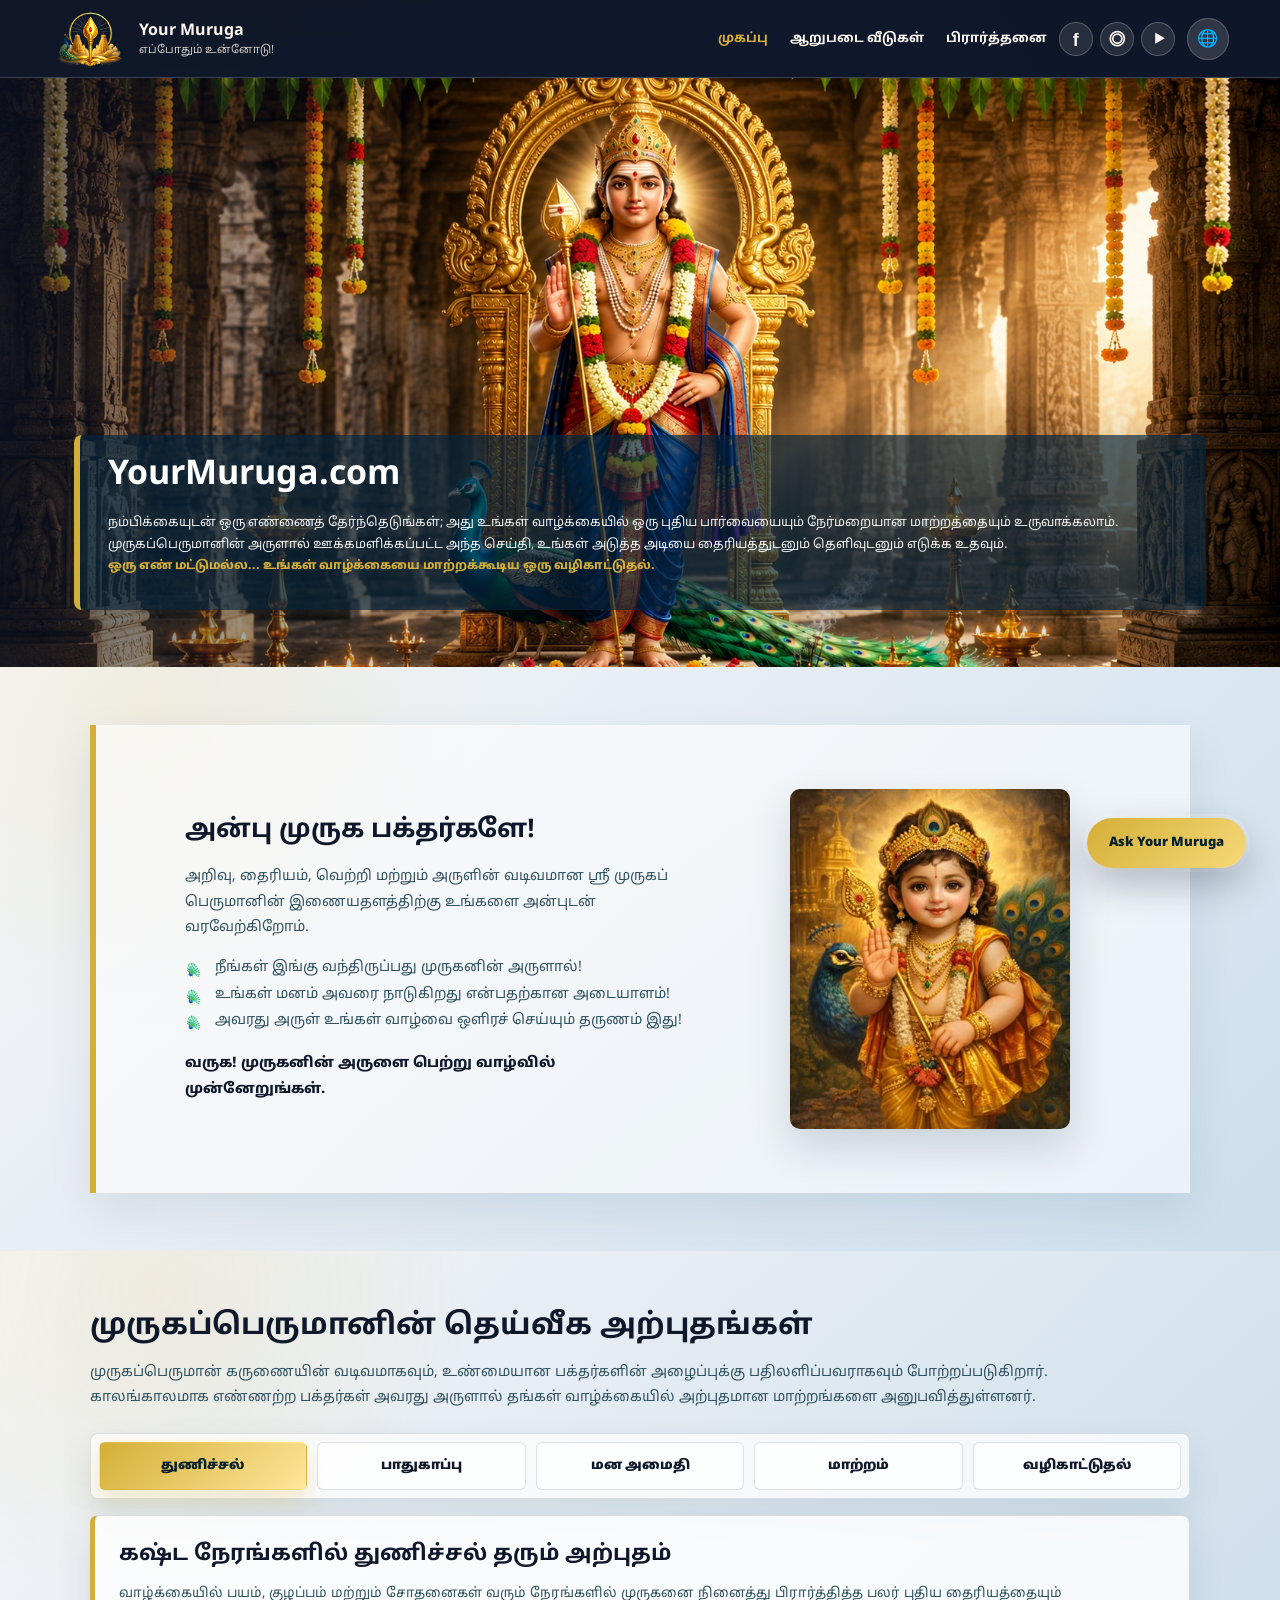
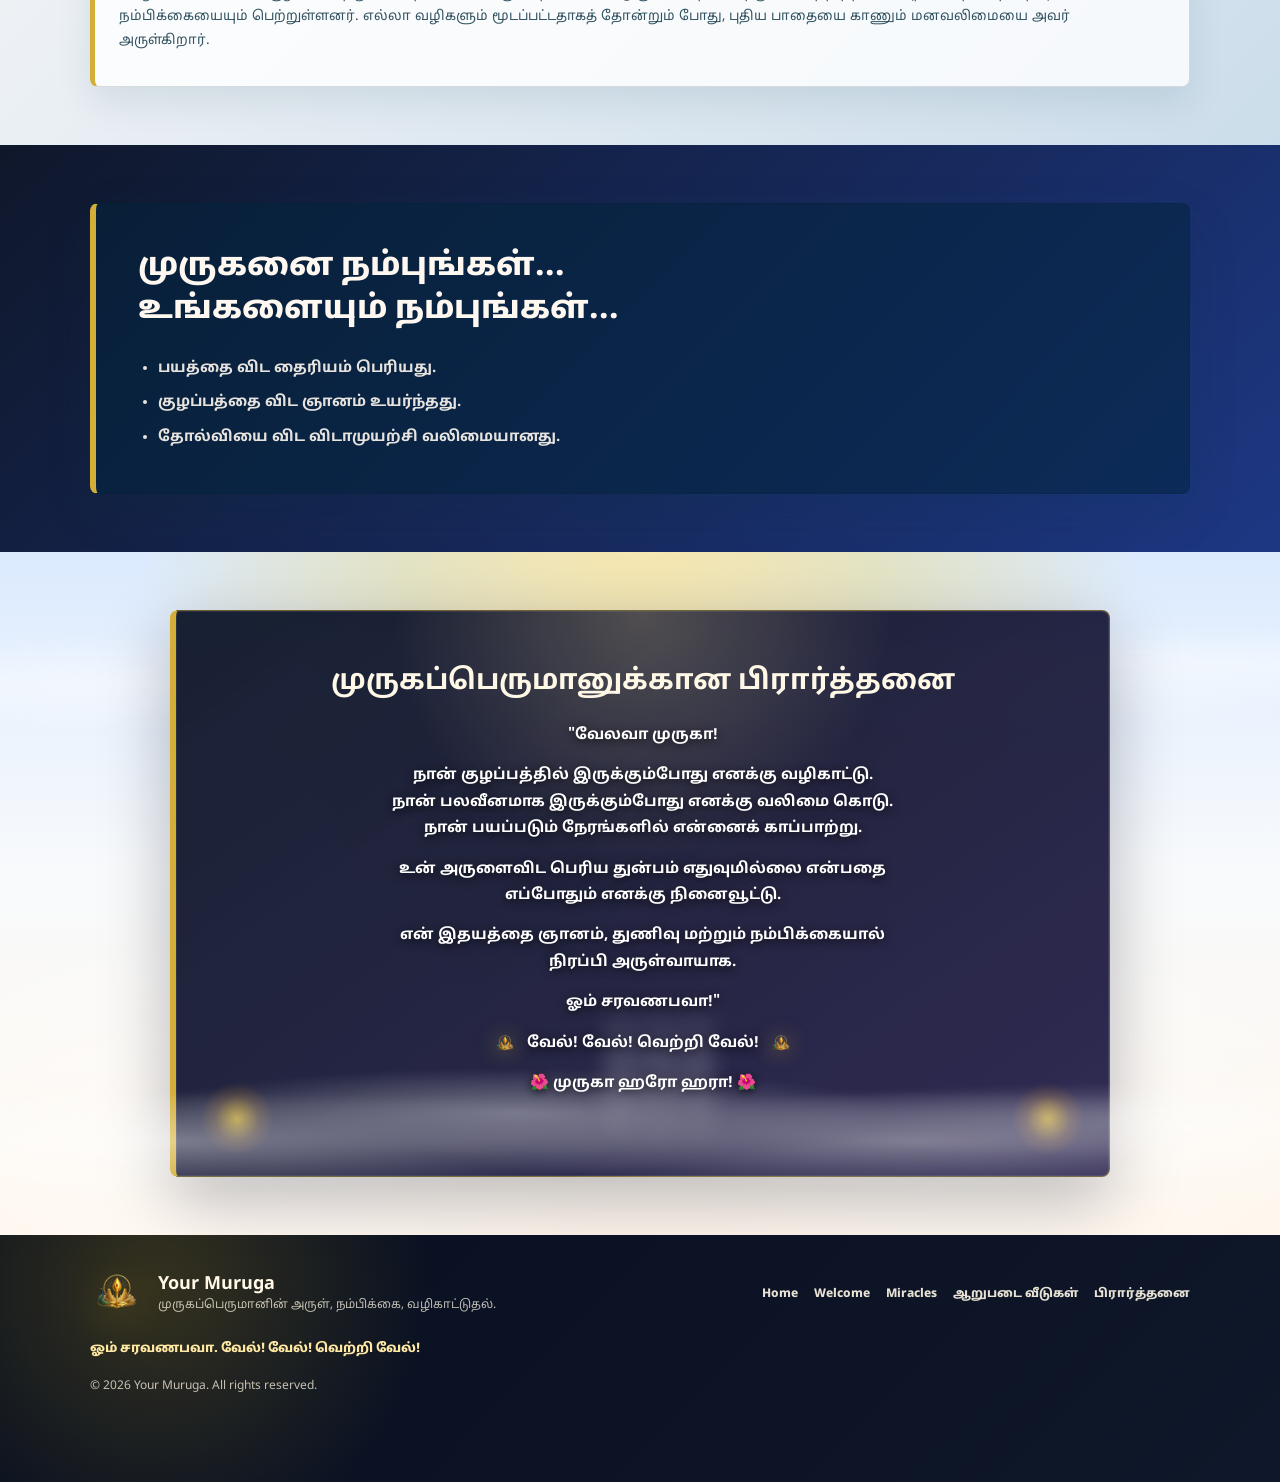
==== commit 748bbbcb: "add website files" ====
--- a/index.html
+++ b/index.html
@@ -1,4 +1,4 @@
-<!doctype html>
+﻿<!doctype html>
 <html lang="ta">
   <head>
     <meta charset="utf-8" />
@@ -17,42 +17,9 @@
     <link rel="stylesheet" href="styles.css" />
   </head>
   <body class="lang-ta theme-divine">
-    <header class="site-header">
-      <a class="brand" href="#home" aria-label="Your Muruga home">
-        <span class="brand-mark">
-          <img src="assets/logo.png" alt="" />
-        </span>
-        <span>
-          <strong>Your Muruga</strong>
-          <small data-i18n="brandTag">தமிழ் மற்றும் ஆங்கில பக்தி</small>
-        </span>
-      </a>
-
-      <button class="menu-toggle" type="button" aria-expanded="false" aria-controls="header-actions" aria-label="Toggle menu">
-        <span></span>
-        <span></span>
-        <span></span>
-      </button>
-
-      <div class="header-actions" id="header-actions">
-        <nav class="nav-links" aria-label="Main navigation">
-          <a href="index.html#home" class="active" aria-current="page" data-i18n="navHome">முகப்பு</a>
-          <a href="arupadai-veedu.html" data-i18n="navArupadai">ஆறுபடை வீடுகள்</a>
-          <a href="prayer.html" data-i18n="navPrayers">பிரார்த்தனை</a>
-        </nav>
-
-        
-        <div class="language-picker">
-          <button class="language-picker-toggle" type="button" aria-expanded="false" aria-controls="language-options" aria-label="Choose language" title="Choose language">🌐</button>
-          <div class="language-options" id="language-options" role="group" aria-label="Language">
-            <button class="lang-button" type="button" data-lang="en">EN</button>
-            <button class="lang-button active" type="button" data-lang="ta">தமிழ்</button>
-          </div>
-        </div>
-      </div>
-    </header>
-
-    <main id="home">
+    <div id="site-navbar"></div>
+
+<main id="home">
       <section class="hero" aria-labelledby="hero-title">
         <div class="hero-slider" aria-label="Lord Muruga hero images">
           <img
@@ -214,20 +181,20 @@
 
     <div class="devotion-popup" id="devotion-popup" aria-hidden="true">
       <div class="popup-card guidance-popup-card" role="dialog" aria-modal="true" aria-labelledby="popup-title">
-        <button class="popup-close" type="button" aria-label="Close message">×</button>
+        <button class="popup-close" type="button" aria-label="Close message">&times;</button>
         <p class="section-kicker" data-i18n="popupKicker">Your Muruga Answer</p>
-        <h2 id="popup-title" data-i18n="popupTitle">இன்று முருகன் உங்களுக்கு சொல்லும் செய்தி</h2>
         
+        <h3 id="popup-title" data-i18n="popupTitle">இன்று முருகன் உங்களுக்கு சொல்லும் செய்தி</h3>
+
         <p data-i18n="popupText">
-          கண்களை ஒரு நிமிடம் மூடுங்கள்.
-          முருகப்பெருமானை மனதில் நினைத்து பிரார்த்தனை செய்யுங்கள்.
-          1 முதல் 100 வரை ஒரு எண்ணை தேர்வு செய்யுங்கள்.
-          உங்களுக்கு ஒரு அர்த்தமுள்ள ஊக்கமளிக்கும் செய்தி கிடைக்கும்.
+          கண்களை மூடி முருகனை நினைத்து பிரார்த்தனை செய்யுங்கள். .
+1–100 வரை ஒரு எண்ணை தேர்வு செய்யுங்கள்.
+உங்கள் அருள் செய்தியை பெறுங்கள்.  
         </p>
+        
         <form class="message-form" id="murugan-message-form">
-          <label for="murugan-number" data-i18n="popupInputLabel">Number Input</label>
           <div class="message-controls">
-            <input id="murugan-number" name="muruganNumber" type="number" min="1" max="100" inputmode="numeric" />
+            <input id="murugan-number" name="muruganNumber" type="number" min="1" max="100" inputmode="numeric" placeholder="Number Input" />
             <button type="submit" data-i18n="popupButton">Get Your Muruga Answer</button>
           </div>
         </form>
@@ -244,13 +211,13 @@
 
     <div class="devotion-popup message-popup" id="message-popup" aria-hidden="true">
       <div class="popup-card message-popup-card" role="dialog" aria-modal="true" aria-labelledby="message-popup-title">
-        <button class="popup-close message-popup-close" type="button" aria-label="Close message">×</button>
+        <button class="popup-close message-popup-close" type="button" aria-label="Close message">&times;</button>
         <p class="section-kicker" data-i18n="messagePopupKicker">முருகன் அருள்வாக்கு</p>
         <h2 id="message-popup-title" data-i18n="messagePopupTitle">உங்களுக்கான அருள் செய்தி</h2>
         <div class="murugan-message large-message" id="murugan-message" aria-live="polite"></div>
       </div>
     </div>
-
+    <script src="navbar.js"></script>
     <script src="script.js"></script>
   </body>
 </html>
--- a/styles.css
+++ b/styles.css
@@ -888,6 +888,52 @@
   color: var(--gold);
 }
 
+.social-links {
+  display: inline-flex;
+  align-items: center;
+  gap: 7px;
+}
+
+.social-links a {
+  display: grid;
+  place-items: center;
+  width: 34px;
+  height: 34px;
+  border: 1px solid rgba(255, 248, 240, 0.22);
+  border-radius: 50%;
+  color: #fff8f0;
+  background: rgba(255, 248, 240, 0.1);
+  text-decoration: none;
+  font-family: Arial, sans-serif;
+  font-size: 14px;
+  font-weight: 900;
+  line-height: 1;
+  transition: transform 0.2s ease, border-color 0.2s ease, color 0.2s ease, background 0.2s ease;
+}
+
+.social-links a:hover,
+.social-links a:focus-visible {
+  color: var(--gold);
+  border-color: var(--gold);
+  background: rgba(255, 248, 240, 0.18);
+  outline: none;
+  transform: translateY(-1px);
+}
+
+.social-links a:nth-child(1) span {
+  font-size: 18px;
+  transform: translateY(1px);
+}
+
+.social-links a:nth-child(2) span {
+  font-size: 20px;
+}
+
+.social-links a:nth-child(3) span {
+  font-size: 13px;
+  transform: translateX(1px);
+}
+
 .header-actions {
   display: inline-flex;
   align-items: center;
@@ -2504,6 +2550,16 @@
   width: min(540px, 100%);
   padding: clamp(22px, 3vw, 30px);
   text-align: center;
+  overflow: hidden;
+  background:
+    radial-gradient(circle at 50% 39%, rgba(255, 255, 255, 0.78), rgba(255, 255, 255, 0.5) 32%, transparent 58%),
+    url("assets/logo.png") center 39% / min(250px, 60vw) no-repeat,
+    linear-gradient(135deg, rgba(255, 255, 255, 0.94), rgba(255, 248, 231, 0.9));
+}
+
+.guidance-popup-card > * {
+  position: relative;
+  z-index: 1;
 }
 
 .guidance-popup-card .section-kicker {
@@ -2526,19 +2582,19 @@
 }
 
 .guidance-popup-card > p[data-i18n="popupText"] {
-  max-width: 390px;
-  margin: 0 auto;
+  max-width: 440px;
+  margin: 22px auto 0;
   color: #17313d;
-  font-size: 13px;
+  font-size: 14px;
   font-weight: 600;
-  line-height: 1.65;
+  line-height: 1.58;
   text-align: center;
   white-space: pre-line;
 }
 
 .guidance-popup-card .message-form {
-  max-width: 360px;
-  margin: 16px auto 0;
+  max-width: 350px;
+  margin: 26px auto 0;
   padding-top: 0;
   border-top: 0;
 }
@@ -2549,15 +2605,21 @@
 
 .guidance-popup-card .message-controls {
   grid-template-columns: 1fr;
-  gap: 10px;
-  max-width: 280px;
-  margin: 8px auto 0;
+  gap: 12px;
+  max-width: 350px;
+  margin: 0 auto;
 }
 
 .guidance-popup-card .message-controls input,
 .guidance-popup-card .message-controls button {
-  min-height: 40px;
+  min-height: 46px;
   text-align: center;
+}
+
+.guidance-popup-card .message-controls input::placeholder {
+  color: rgba(15, 23, 42, 0.72);
+  font-weight: 800;
+  opacity: 1;
 }
 
 .guidance-popup-card .message-error {
@@ -2635,6 +2697,17 @@
   padding: 0 12px;
   color: var(--ink);
   background: #fffaf0;
+}
+
+.message-controls input[type="number"] {
+  appearance: textfield;
+  -moz-appearance: textfield;
+}
+
+.message-controls input[type="number"]::-webkit-outer-spin-button,
+.message-controls input[type="number"]::-webkit-inner-spin-button {
+  margin: 0;
+  -webkit-appearance: none;
 }
 
 .message-controls button {
@@ -2718,20 +2791,30 @@
 
 .popup-close {
   position: absolute;
-  top: 12px;
-  right: 12px;
+  top: 14px;
+  right: 14px;
   display: grid;
   place-items: center;
-  width: 34px;
-  height: 34px;
+  width: 38px;
+  height: 38px;
   border: 0;
   border-radius: 999px;
   color: #fff;
-  background: var(--peacock-neck);
-  font: inherit;
-  font-size: 22px;
+  background: #0f172a;
+  box-shadow: 0 10px 24px rgba(15, 23, 42, 0.22);
+  font-family: Arial, sans-serif;
+  font-size: 28px;
+  font-weight: 700;
   line-height: 1;
   cursor: pointer;
+  z-index: 4;
+}
+
+.popup-close:hover,
+.popup-close:focus-visible {
+  color: #071b24;
+  background: var(--gold);
+  outline: none;
 }
 
 @media (max-width: 900px) {
@@ -2804,6 +2887,11 @@
     padding: 10px 12px;
     border-radius: 6px;
     background: rgba(255, 248, 240, 0.08);
+  }
+
+  .social-links {
+    justify-content: flex-end;
+    padding: 2px 0;
   }
 
   .site-header.menu-open .header-actions {
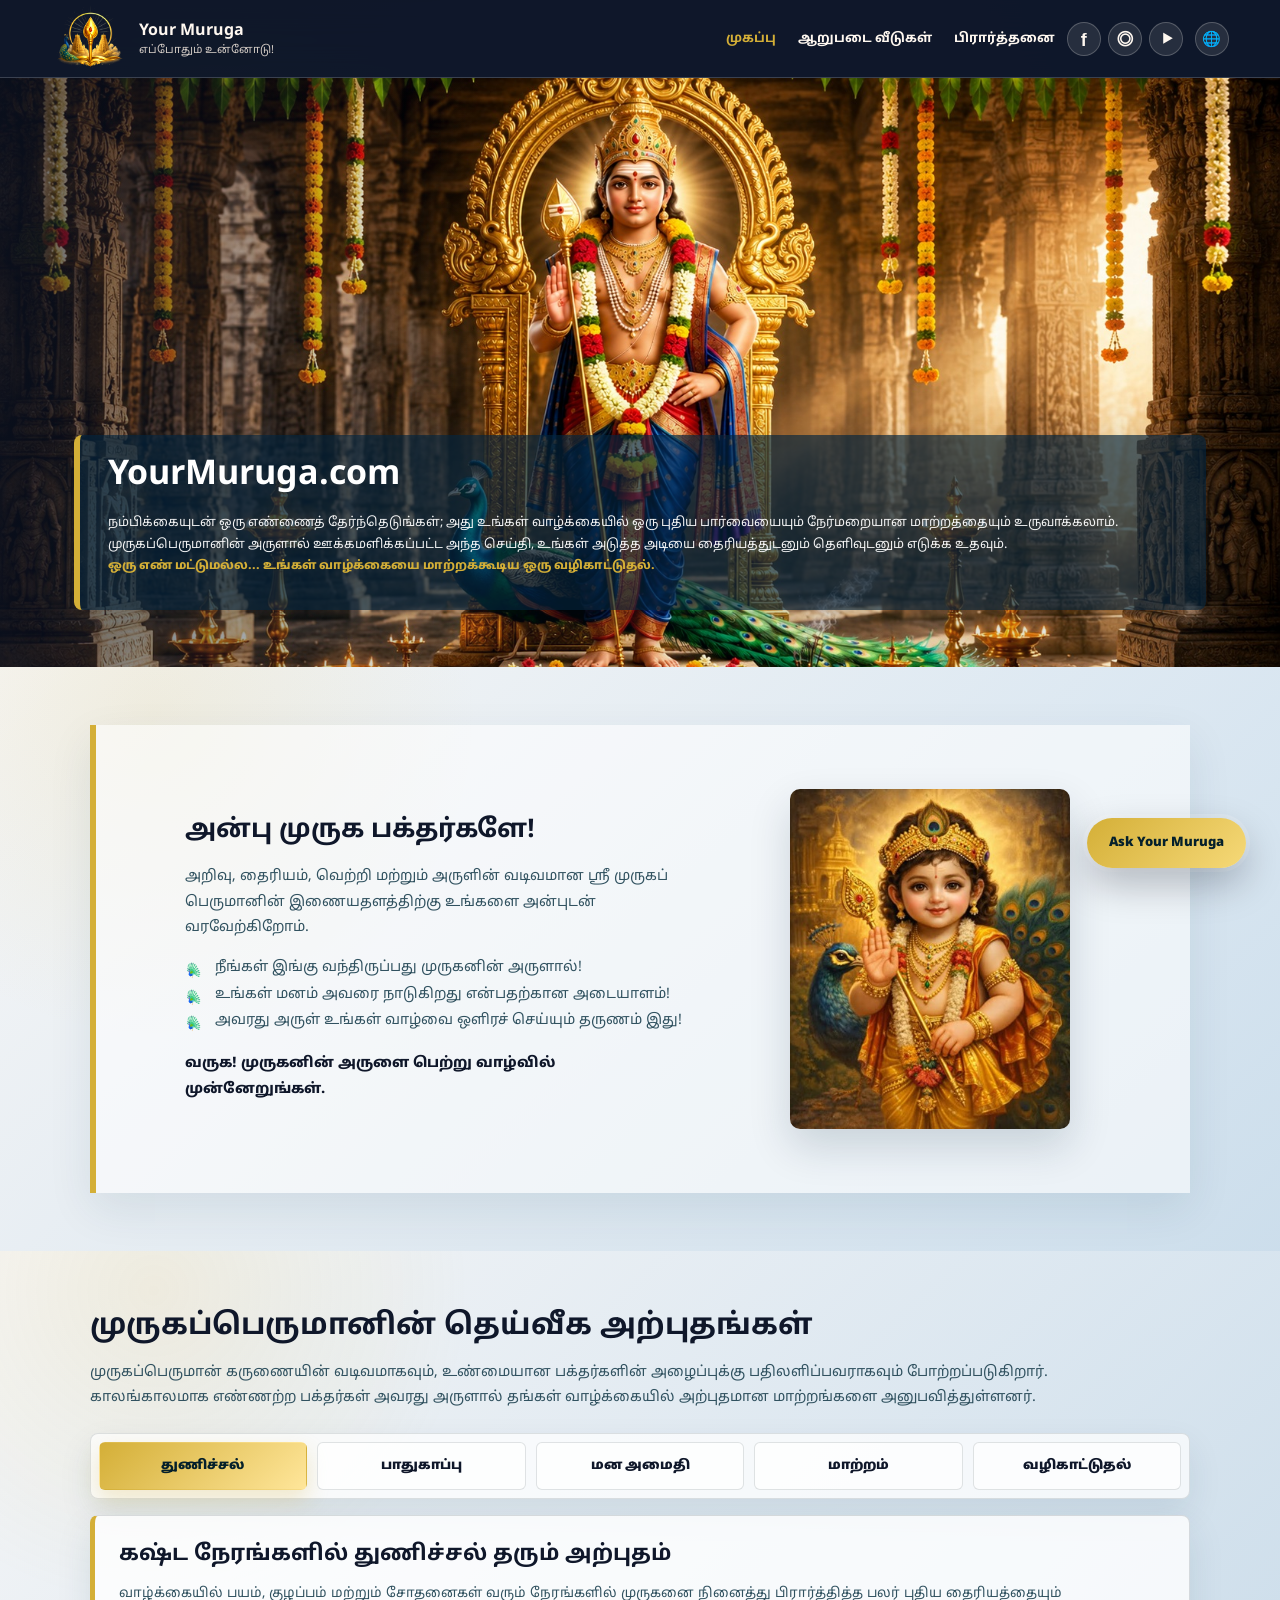
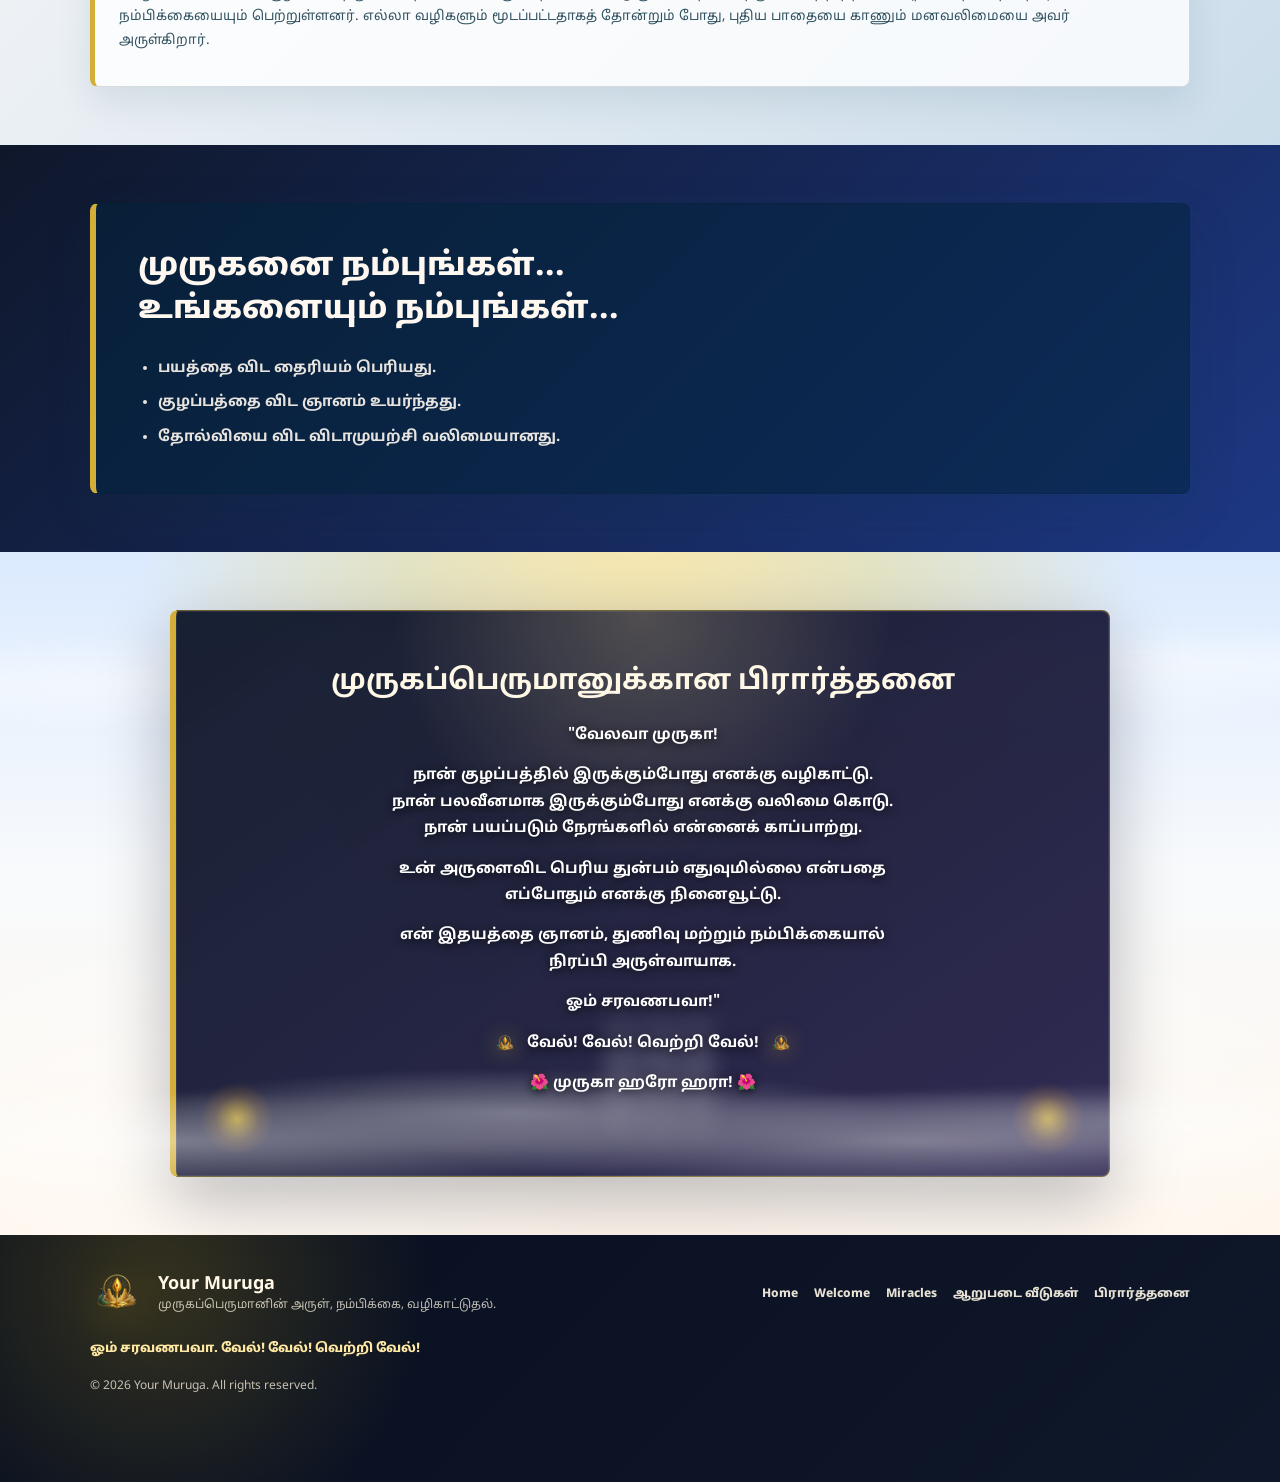
==== commit 466cd4d7: "add website files" ====
--- a/index.html
+++ b/index.html
@@ -16,7 +16,7 @@
     />
     <link rel="stylesheet" href="styles.css" />
   </head>
-  <body class="lang-ta theme-divine">
+  <body class="lang-ta">
     <div id="site-navbar"></div>
 
 <main id="home">
@@ -221,3 +221,4 @@
     <script src="script.js"></script>
   </body>
 </html>
+
--- a/styles.css
+++ b/styles.css
@@ -413,8 +413,64 @@
   display: inline-flex !important;
 }
 
+body.lang-ta .gayatri-card [data-content-lang="en"],
+body:not(.lang-ta) .gayatri-card [data-content-lang="ta"] {
+  display: none !important;
+}
+
+body.lang-ta .gayatri-card p[data-content-lang="ta"],
+body.lang-ta .gayatri-card h2[data-content-lang="ta"],
+body:not(.lang-ta) .gayatri-card p[data-content-lang="en"],
+body:not(.lang-ta) .gayatri-card h2[data-content-lang="en"] {
+  display: block !important;
+}
+
+body.lang-ta .gayatri-card .gayatri-lines[data-content-lang="ta"],
+body:not(.lang-ta) .gayatri-card .gayatri-lines[data-content-lang="en"] {
+  display: grid !important;
+}
+
 .kavasam-link-section {
   background: var(--soft-section-bg);
+}
+
+.gayatri-section {
+  background:
+    radial-gradient(circle at 50% 0%, rgba(212, 175, 55, 0.18), transparent 32%),
+    var(--soft-section-bg);
+}
+
+.gayatri-card {
+  max-width: 860px;
+  margin: 0 auto;
+  border: 1px solid rgba(7, 27, 36, 0.12);
+  border-left: 6px solid var(--gold);
+  border-radius: 8px;
+  padding: clamp(24px, 4vw, 42px);
+  text-align: center;
+  background: rgba(255, 255, 255, 0.9);
+  box-shadow: 0 22px 50px rgba(7, 27, 36, 0.1);
+}
+
+.gayatri-card h2 {
+  margin: 0;
+  color: var(--ink);
+  font-size: clamp(24px, 3vw, 42px);
+  line-height: 1.25;
+}
+
+.gayatri-lines {
+  display: grid;
+  gap: 8px;
+  margin-top: 24px;
+  color: #17313d;
+  font-size: clamp(19px, 2vw, 30px);
+  font-weight: 800;
+  line-height: 1.55;
+}
+
+.gayatri-lines p {
+  margin: 0;
 }
 
 .kavasam-link-card {
@@ -660,135 +716,6 @@
   color: var(--ink);
 }
 
-body.theme-vel {
-  --ink: #1a120b;
-  --muted: #6b4c2f;
-  --peacock-blue: #dc2626;
-  --peacock-teal: #dc2626;
-  --peacock-green: #ffd700;
-  --peacock-neck: #1a120b;
-  --peacock-deep: #100a06;
-  --gold: #ffd700;
-  --paper: #fff8e7;
-  --surface: rgba(255, 248, 231, 0.9);
-  --line: rgba(255, 248, 231, 0.18);
-  --page-bg:
-    radial-gradient(circle at 16% 8%, rgba(255, 215, 0, 0.2), transparent 30%),
-    radial-gradient(circle at 88% 18%, rgba(220, 38, 38, 0.14), transparent 32%),
-    linear-gradient(135deg, #1a120b 0%, #2b1a0d 48%, #1a120b 100%);
-  --header-bg: rgba(26, 18, 11, 0.96);
-  --brand-gradient: linear-gradient(145deg, #ffd700, #dc2626, #fff8e7);
-  --button-gradient: linear-gradient(135deg, #ffd700, #fff08a);
-  --soft-section-bg:
-    radial-gradient(circle at 12% 8%, rgba(255, 215, 0, 0.12), transparent 26%),
-    linear-gradient(135deg, rgba(255, 248, 231, 0.98), rgba(255, 239, 210, 0.94));
-  --dark-section-bg: linear-gradient(135deg, rgba(26, 18, 11, 0.98), rgba(86, 28, 12, 0.92));
-  --hero-overlay-bg: linear-gradient(90deg, rgba(26, 18, 11, 0.66) 0%, rgba(26, 18, 11, 0.24) 23%, transparent 38%);
-}
-
-body.theme-peacock {
-  --ink: #052e16;
-  --muted: #386451;
-  --peacock-blue: #14b8a6;
-  --peacock-teal: #14b8a6;
-  --peacock-green: #f59e0b;
-  --peacock-neck: #052e16;
-  --peacock-deep: #031b0d;
-  --gold: #f59e0b;
-  --paper: #f8fafc;
-  --surface: rgba(248, 250, 252, 0.9);
-  --line: rgba(248, 250, 252, 0.18);
-  --page-bg:
-    radial-gradient(circle at 16% 8%, rgba(245, 158, 11, 0.18), transparent 30%),
-    radial-gradient(circle at 88% 18%, rgba(20, 184, 166, 0.16), transparent 32%),
-    linear-gradient(135deg, #052e16 0%, #064e3b 48%, #052e16 100%);
-  --header-bg: rgba(5, 46, 22, 0.96);
-  --brand-gradient: linear-gradient(145deg, #f59e0b, #14b8a6, #f8fafc);
-  --button-gradient: linear-gradient(135deg, #f59e0b, #fcd27b);
-  --soft-section-bg:
-    radial-gradient(circle at 12% 8%, rgba(20, 184, 166, 0.12), transparent 26%),
-    linear-gradient(135deg, rgba(248, 250, 252, 0.98), rgba(236, 253, 245, 0.94));
-  --dark-section-bg: linear-gradient(135deg, rgba(5, 46, 22, 0.98), rgba(20, 184, 166, 0.82));
-  --hero-overlay-bg: linear-gradient(90deg, rgba(5, 46, 22, 0.66) 0%, rgba(5, 46, 22, 0.24) 23%, transparent 38%);
-}
-
-body.theme-kumkum {
-  --ink: #78350f;
-  --muted: #7c4a20;
-  --peacock-blue: #b91c1c;
-  --peacock-teal: #b91c1c;
-  --peacock-green: #fbbf24;
-  --peacock-neck: #78350f;
-  --peacock-deep: #451a03;
-  --gold: #fbbf24;
-  --paper: #fff7ed;
-  --surface: rgba(255, 247, 237, 0.92);
-  --line: rgba(120, 53, 15, 0.16);
-  --page-bg:
-    radial-gradient(circle at 16% 8%, rgba(251, 191, 36, 0.28), transparent 30%),
-    radial-gradient(circle at 88% 18%, rgba(185, 28, 28, 0.12), transparent 32%),
-    linear-gradient(135deg, #fff7ed 0%, #ffedd5 48%, #fff7ed 100%);
-  --header-bg: rgba(120, 53, 15, 0.96);
-  --brand-gradient: linear-gradient(145deg, #fbbf24, #b91c1c, #fff7ed);
-  --button-gradient: linear-gradient(135deg, #fbbf24, #ffe08a);
-  --soft-section-bg:
-    radial-gradient(circle at 12% 8%, rgba(251, 191, 36, 0.18), transparent 26%),
-    linear-gradient(135deg, rgba(255, 247, 237, 0.98), rgba(255, 237, 213, 0.94));
-  --dark-section-bg: linear-gradient(135deg, rgba(120, 53, 15, 0.96), rgba(185, 28, 28, 0.9));
-  --hero-overlay-bg: linear-gradient(90deg, rgba(120, 53, 15, 0.62) 0%, rgba(120, 53, 15, 0.24) 23%, transparent 38%);
-}
-
-body.theme-celestial {
-  --ink: #020617;
-  --muted: #475569;
-  --peacock-blue: #7c3aed;
-  --peacock-teal: #7c3aed;
-  --peacock-green: #facc15;
-  --peacock-neck: #020617;
-  --peacock-deep: #01030c;
-  --gold: #facc15;
-  --paper: #e0f2fe;
-  --surface: rgba(224, 242, 254, 0.9);
-  --line: rgba(224, 242, 254, 0.18);
-  --page-bg:
-    radial-gradient(circle at 16% 8%, rgba(250, 204, 21, 0.2), transparent 30%),
-    radial-gradient(circle at 88% 18%, rgba(124, 58, 237, 0.22), transparent 32%),
-    linear-gradient(135deg, #020617 0%, #11113a 48%, #020617 100%);
-  --header-bg: rgba(2, 6, 23, 0.96);
-  --brand-gradient: linear-gradient(145deg, #facc15, #7c3aed, #e0f2fe);
-  --button-gradient: linear-gradient(135deg, #facc15, #fde68a);
-  --soft-section-bg:
-    radial-gradient(circle at 12% 8%, rgba(124, 58, 237, 0.12), transparent 26%),
-    linear-gradient(135deg, rgba(224, 242, 254, 0.98), rgba(250, 245, 255, 0.94));
-  --dark-section-bg: linear-gradient(135deg, rgba(2, 6, 23, 0.98), rgba(76, 29, 149, 0.9));
-  --hero-overlay-bg: linear-gradient(90deg, rgba(2, 6, 23, 0.68) 0%, rgba(2, 6, 23, 0.26) 23%, transparent 38%);
-}
-
-body.theme-pure {
-  --ink: #374151;
-  --muted: #4b5563;
-  --peacock-blue: #dc2626;
-  --peacock-teal: #dc2626;
-  --peacock-green: #d97706;
-  --peacock-neck: #374151;
-  --peacock-deep: #1f2937;
-  --gold: #d97706;
-  --paper: #ffffff;
-  --surface: rgba(255, 255, 255, 0.94);
-  --line: rgba(55, 65, 81, 0.16);
-  --page-bg:
-    radial-gradient(circle at 16% 8%, rgba(217, 119, 6, 0.16), transparent 30%),
-    radial-gradient(circle at 88% 18%, rgba(220, 38, 38, 0.1), transparent 32%),
-    linear-gradient(135deg, #ffffff 0%, #f9fafb 48%, #ffffff 100%);
-  --header-bg: rgba(55, 65, 81, 0.96);
-  --brand-gradient: linear-gradient(145deg, #d97706, #dc2626, #ffffff);
-  --button-gradient: linear-gradient(135deg, #d97706, #fbbf24);
-  --soft-section-bg:
-    radial-gradient(circle at 12% 8%, rgba(217, 119, 6, 0.1), transparent 26%),
-    linear-gradient(135deg, rgba(255, 255, 255, 0.98), rgba(249, 250, 251, 0.96));
-  --dark-section-bg: linear-gradient(135deg, rgba(55, 65, 81, 0.96), rgba(220, 38, 38, 0.86));
-  --hero-overlay-bg: linear-gradient(90deg, rgba(55, 65, 81, 0.58) 0%, rgba(55, 65, 81, 0.2) 23%, transparent 38%);
-}
 
 * {
   box-sizing: border-box;
@@ -807,6 +734,10 @@
 
 body.lang-ta {
   font-family: "Noto Sans Tamil", Inter, system-ui, sans-serif;
+}
+
+[data-content-lang][hidden] {
+  display: none !important;
 }
 
 .site-header {
@@ -976,14 +907,12 @@
   transform: translateY(-8px) rotate(-45deg);
 }
 
-.theme-picker,
 .language-picker {
   position: relative;
   display: inline-grid;
   place-items: center;
 }
 
-.theme-picker-toggle,
 .language-picker-toggle {
   display: grid;
   place-items: center;
@@ -999,10 +928,16 @@
   cursor: pointer;
 }
 
-.theme-picker-toggle:hover,
-.theme-picker-toggle:focus-visible,
-.theme-picker.open .theme-picker-toggle,
-.language-picker-toggle:hover,
+.language-picker-toggle {
+  width: 34px;
+  height: 34px;
+  background: rgba(255, 248, 240, 0.1);
+  font-family: Arial, sans-serif;
+  font-size: 15px;
+  font-weight: 900;
+  transition: transform 0.2s ease, border-color 0.2s ease, color 0.2s ease, background 0.2s ease;
+}
+
 .language-picker-toggle:focus-visible,
 .language-picker.open .language-picker-toggle {
   border-color: var(--gold);
@@ -1010,7 +945,14 @@
   outline: none;
 }
 
-.theme-options,
+.language-picker-toggle:hover,
+.language-picker-toggle:focus-visible,
+.language-picker.open .language-picker-toggle {
+  color: var(--gold);
+  background: rgba(255, 248, 240, 0.18);
+  transform: translateY(-1px);
+}
+
 .language-options {
   position: absolute;
   top: calc(100% + 10px);
@@ -1033,35 +975,10 @@
   padding: 8px;
 }
 
-.theme-picker.open .theme-options,
 .language-picker.open .language-options {
   display: grid;
 }
 
-.theme-swatch {
-  width: 28px;
-  height: 28px;
-  padding: 0;
-  border: 2px solid rgba(255, 255, 255, 0.42);
-  border-radius: 50%;
-  box-shadow: 0 2px 7px rgba(0, 0, 0, 0.24);
-  cursor: pointer;
-  transition: transform 150ms ease, box-shadow 150ms ease, border-color 150ms ease;
-}
-
-.theme-swatch:hover,
-.theme-swatch:focus-visible {
-  transform: scale(1.13);
-  border-color: #ffffff;
-  outline: none;
-}
-
-.theme-swatch.active {
-  border-color: #ffffff;
-  box-shadow:
-    0 0 0 3px var(--header-bg),
-    0 0 0 5px var(--gold);
-}
 
 .swatch-divine {
   background: linear-gradient(135deg, #0f172a 0 56%, #d4af37 56%);
@@ -2898,20 +2815,15 @@
     display: flex;
   }
 
-  .theme-picker,
   .language-picker {
     justify-self: end;
   }
 
-  .theme-options,
   .language-options {
     right: 0;
     max-width: calc(100vw - 28px);
   }
 
-  .theme-options {
-    grid-template-columns: repeat(6, 28px);
-  }
 
   .brand small {
     display: none;
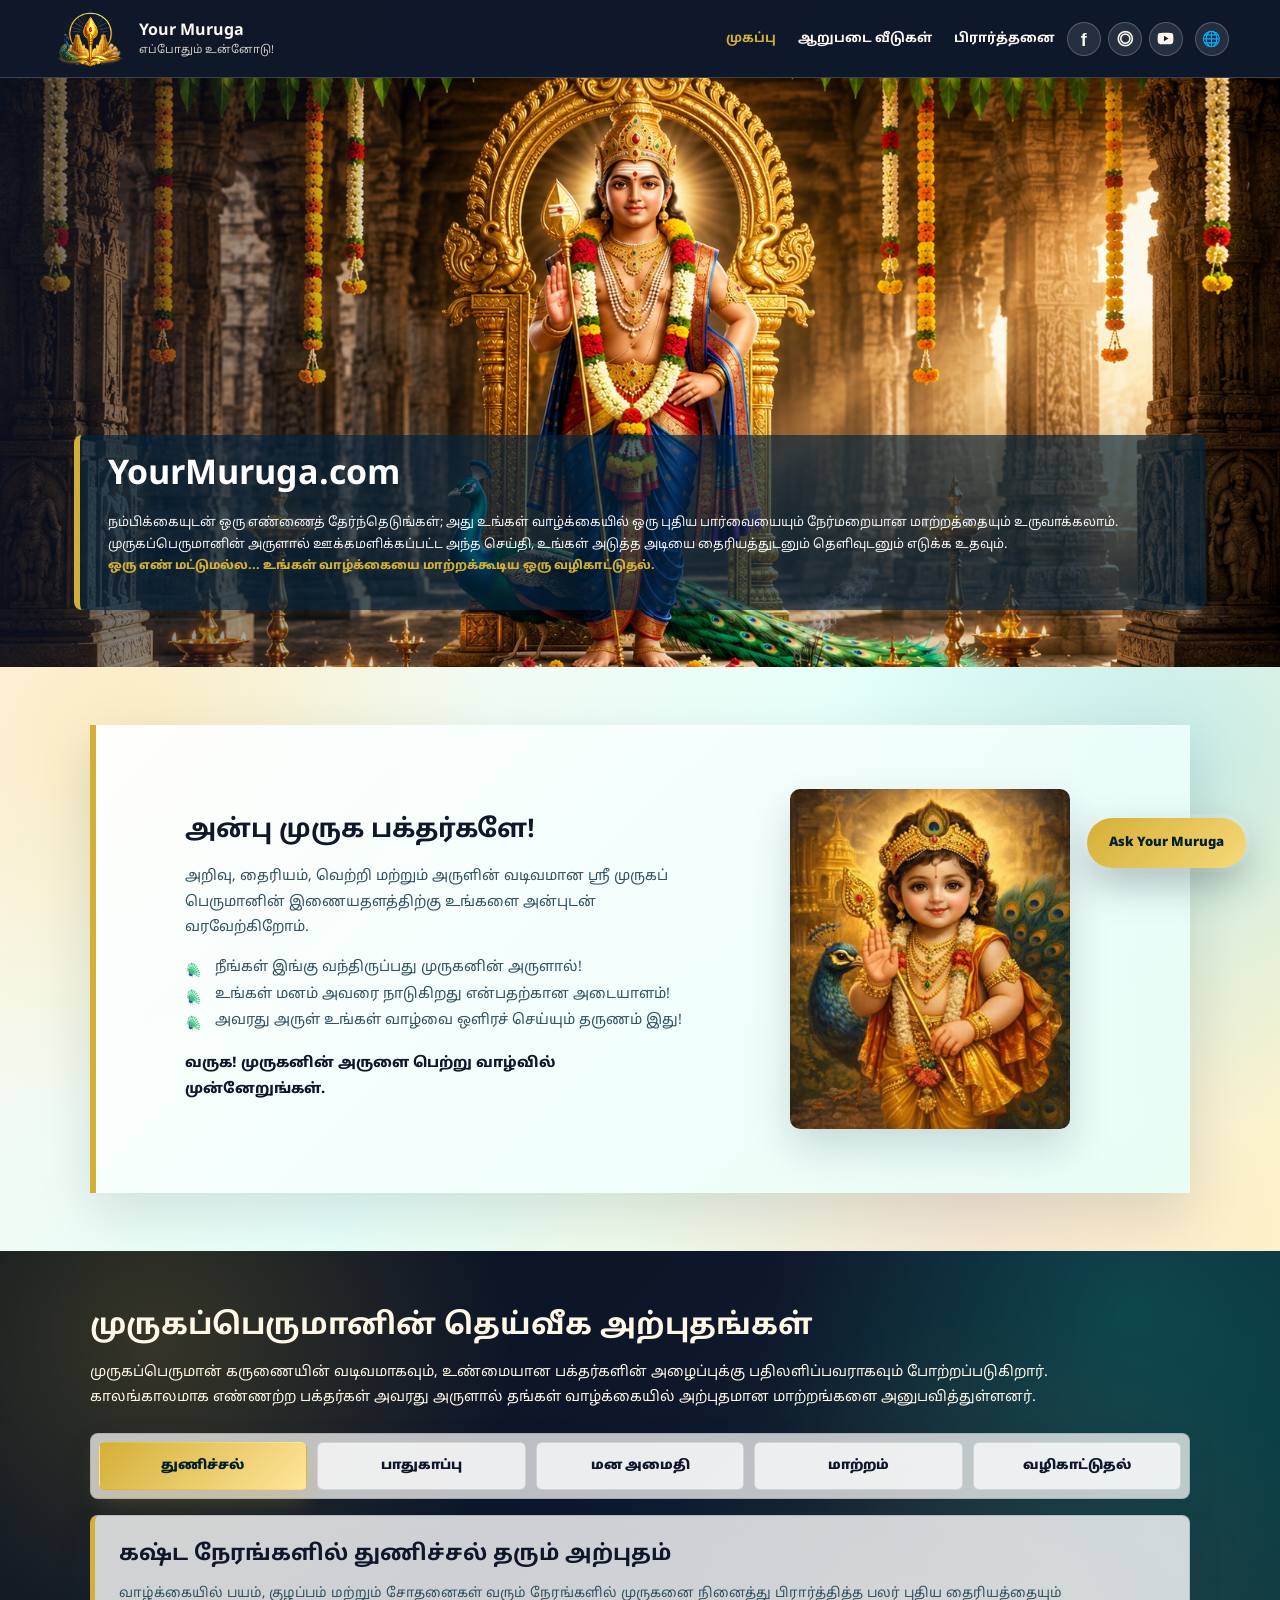
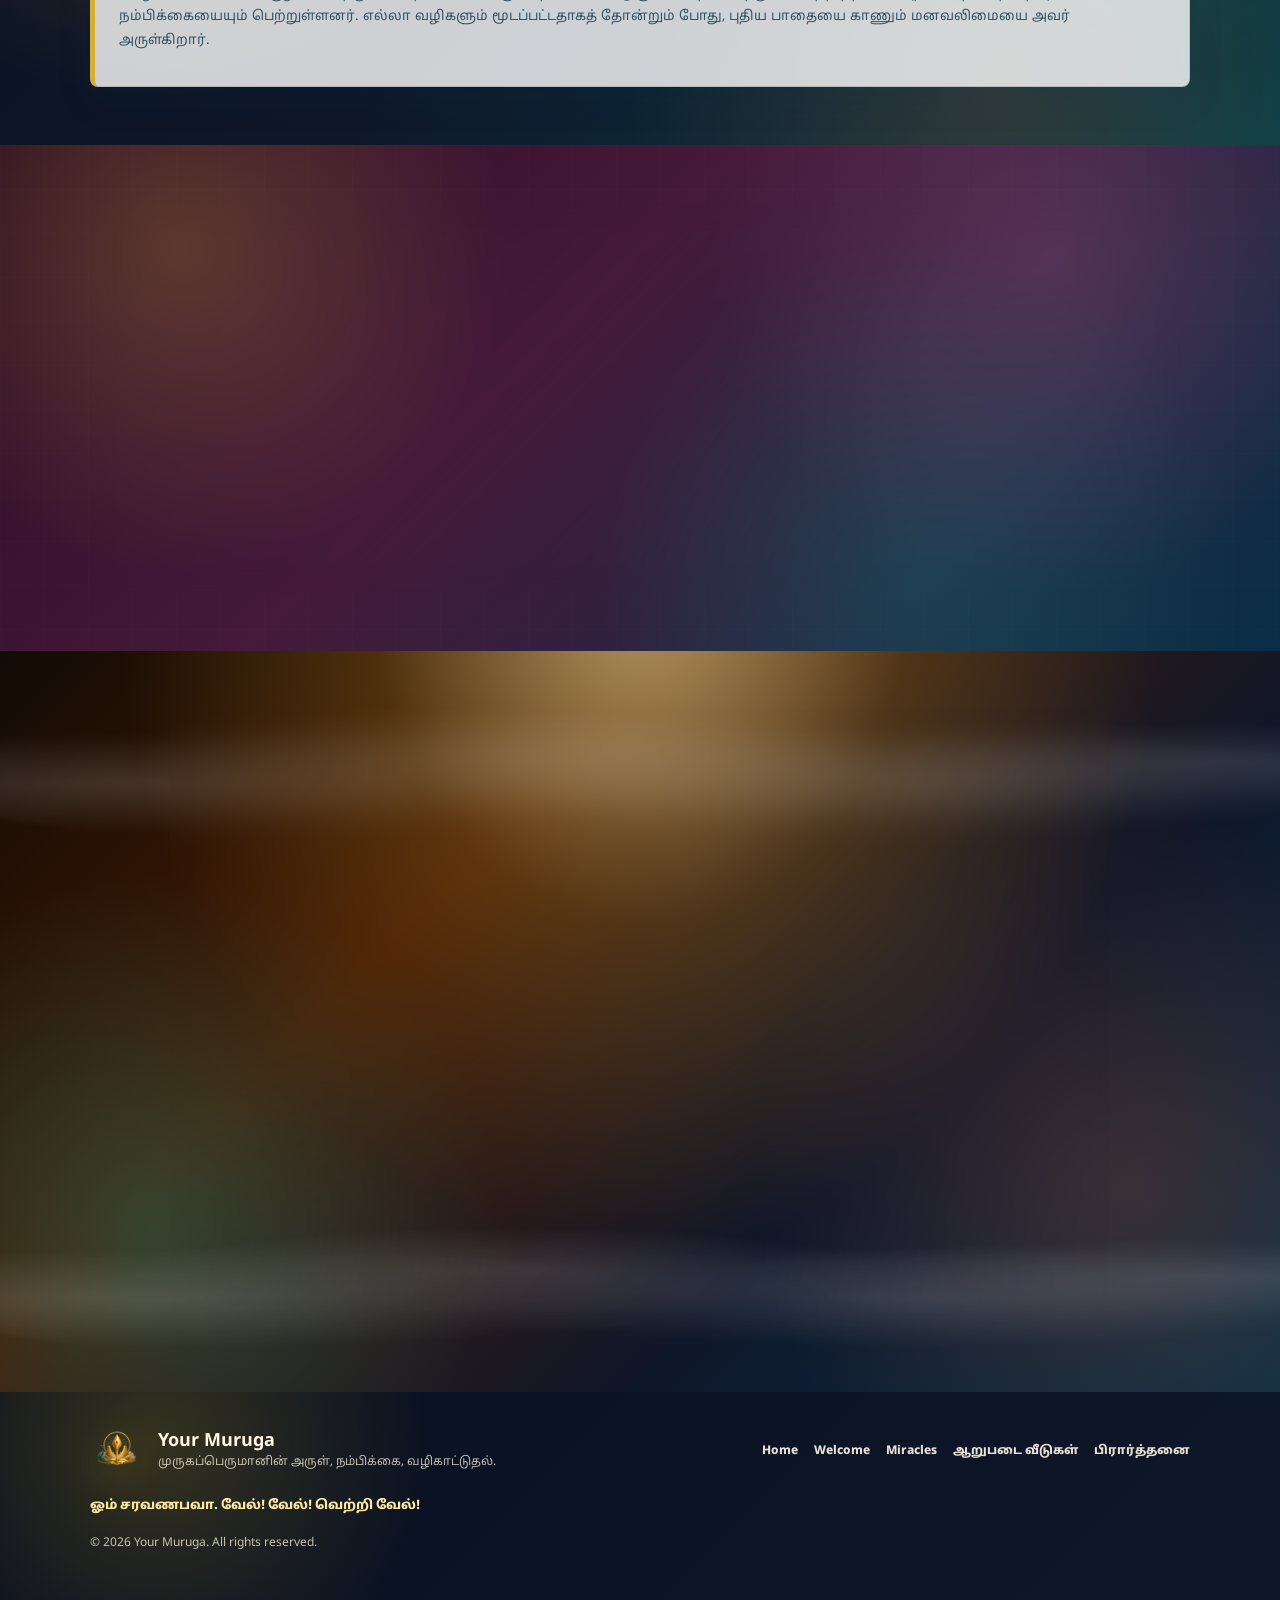
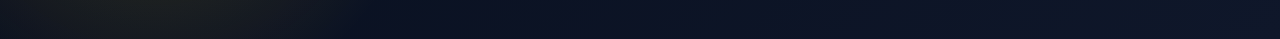
==== commit b7a5289d: "add website files" ====
--- a/index.html
+++ b/index.html
@@ -113,13 +113,18 @@
 
       <section class="section trust-section" id="trust">
         <div class="home-wrap trust-card">
-          <p>முருகனை நம்புங்கள்...</p>
-          <p>உங்களையும் நம்புங்கள்...</p>
-          <ul>
-            <li>பயத்தை விட தைரியம் பெரியது.</li>
-            <li>குழப்பத்தை விட ஞானம் உயர்ந்தது.</li>
-            <li>தோல்வியை விட விடாமுயற்சி வலிமையானது.</li>
-          </ul>
+          <div class="trust-copy">
+            <p>முருகனை நம்புங்கள்...</p>
+            <p>உங்களையும் நம்புங்கள்...</p>
+            <ul>
+              <li>பயத்தை விட தைரியம் பெரியது.</li>
+              <li>குழப்பத்தை விட ஞானம் உயர்ந்தது.</li>
+              <li>தோல்வியை விட விடாமுயற்சி வலிமையானது.</li>
+            </ul>
+          </div>
+          <div class="trust-logo" aria-hidden="true">
+            <img src="assets/logo.png" alt="" />
+          </div>
         </div>
       </section>
 
--- a/styles.css
+++ b/styles.css
@@ -396,6 +396,951 @@
   display: grid !important;
 }
 
+/* Final prayer hero height reduction. */
+.prayer-hero {
+  min-height: 0 !important;
+  height: clamp(320px, 30vw, 420px) !important;
+  padding: 0 0 clamp(18px, 2.6vw, 34px) !important;
+  align-items: end !important;
+}
+
+.prayer-hero-content {
+  padding: clamp(16px, 2.1vw, 26px) !important;
+}
+
+.prayer-hero h1,
+.prayer-hero h2 {
+  font-size: clamp(22px, 2.5vw, 34px) !important;
+  line-height: 1.18 !important;
+}
+
+.prayer-hero p {
+  font-size: clamp(12px, 1vw, 15px) !important;
+  line-height: 1.55 !important;
+}
+
+.prayer-hero-chant {
+  margin-top: 12px !important;
+}
+
+@media (max-width: 620px) {
+  .prayer-hero {
+    height: 320px !important;
+    min-height: 0 !important;
+    padding-bottom: 18px !important;
+  }
+
+  .prayer-hero-content {
+    margin-bottom: 0 !important;
+    padding: 16px !important;
+  }
+}
+
+/* Final Arupadai Veedu page background and card polish. */
+.inner-page-main .arupadai-section {
+  position: relative;
+  overflow: hidden;
+  background:
+    radial-gradient(circle at 10% 12%, rgba(212, 175, 55, 0.42), transparent 27%),
+    radial-gradient(circle at 88% 10%, rgba(20, 184, 166, 0.34), transparent 30%),
+    radial-gradient(circle at 50% 96%, rgba(203, 90, 53, 0.24), transparent 34%),
+    linear-gradient(180deg, #07111f 0%, #063f4d 34%, #fff7ed 34%, #fffaf0 100%) !important;
+}
+
+.inner-page-main .arupadai-section::before {
+  content: "";
+  position: absolute;
+  inset: 0;
+  pointer-events: none;
+  background:
+    linear-gradient(135deg, rgba(255, 248, 231, 0.12), transparent 34%),
+    repeating-linear-gradient(90deg, rgba(212, 175, 55, 0.055) 0 1px, transparent 1px 84px);
+}
+
+.inner-page-main .arupadai-wrap {
+  position: relative;
+  z-index: 1;
+}
+
+.inner-page-main .arupadai-intro {
+  max-width: 1120px;
+  border: 1px solid rgba(255, 232, 163, 0.28);
+  border-left: 6px solid var(--gold);
+  border-radius: 10px;
+  padding: clamp(22px, 4vw, 44px);
+  color: #fff8e7;
+  background:
+    radial-gradient(circle at 88% 10%, rgba(20, 184, 166, 0.18), transparent 28%),
+    linear-gradient(135deg, rgba(7, 17, 31, 0.94), rgba(10, 43, 58, 0.88)) !important;
+  box-shadow: 0 28px 70px rgba(2, 6, 23, 0.24);
+}
+
+.inner-page-main .arupadai-intro .section-kicker {
+  color: #ffd766 !important;
+}
+
+.inner-page-main .arupadai-intro h1,
+.inner-page-main .arupadai-intro h2,
+.inner-page-main .arupadai-intro h3,
+.inner-page-main .arupadai-intro p {
+  color: #fff8e7 !important;
+}
+
+.inner-page-main .arupadai-grid details,
+.inner-page-main .arupadai-summary {
+  border: 1px solid rgba(212, 175, 55, 0.26) !important;
+  border-left: 6px solid var(--gold) !important;
+  background:
+    linear-gradient(135deg, rgba(255, 255, 255, 0.97), rgba(255, 248, 231, 0.92)) !important;
+  box-shadow: 0 22px 52px rgba(7, 27, 36, 0.15) !important;
+}
+
+.inner-page-main .arupadai-grid details[open] {
+  background:
+    radial-gradient(circle at 86% 18%, rgba(20, 184, 166, 0.13), transparent 30%),
+    linear-gradient(135deg, #ffffff, #fff7df) !important;
+}
+
+.inner-page-main .arupadai-grid summary {
+  color: #071b24 !important;
+}
+
+.inner-page-main .arupadai-grid p,
+.inner-page-main .arupadai-summary-list span {
+  color: #284653 !important;
+}
+
+.inner-page-main .arupadai-summary h3,
+.inner-page-main .arupadai-summary-list strong {
+  color: #071b24 !important;
+}
+
+.inner-page-main .arupadai-summary-list li {
+  border: 1px solid rgba(212, 175, 55, 0.2);
+  background:
+    linear-gradient(135deg, rgba(255, 255, 255, 0.98), rgba(230, 255, 250, 0.9)) !important;
+  box-shadow: 0 12px 28px rgba(7, 27, 36, 0.09);
+}
+
+@media (max-width: 720px) {
+  .inner-page-main .arupadai-section {
+    background:
+      radial-gradient(circle at 20% 6%, rgba(212, 175, 55, 0.32), transparent 30%),
+      linear-gradient(180deg, #07111f 0%, #063f4d 28%, #fff7ed 28%, #fffaf0 100%) !important;
+  }
+
+  .inner-page-main .arupadai-intro {
+    padding: 22px 18px;
+  }
+}
+
+/* True final override: premium readable benefits and mantra sections. */
+section.benefits-section {
+  color: #102331 !important;
+  background:
+    radial-gradient(circle at 10% 16%, rgba(212, 175, 55, 0.2), transparent 28%),
+    radial-gradient(circle at 88% 14%, rgba(20, 184, 166, 0.16), transparent 28%),
+    linear-gradient(135deg, #fff8ec 0%, #eefcf8 52%, #fff1d6 100%) !important;
+}
+
+section.popular-mantras-section {
+  color: #fff8e7 !important;
+  background:
+    radial-gradient(circle at 16% 18%, rgba(212, 175, 55, 0.3), transparent 30%),
+    radial-gradient(circle at 84% 20%, rgba(20, 184, 166, 0.24), transparent 30%),
+    linear-gradient(135deg, #07111f 0%, #0f172a 48%, #082f46 100%) !important;
+}
+
+section.benefits-section h2,
+section.popular-mantras-section h2 {
+  max-width: 900px;
+  margin: 0 auto 26px !important;
+  text-align: center !important;
+  font-size: clamp(20px, 2vw, 30px) !important;
+  line-height: 1.35 !important;
+  opacity: 1 !important;
+}
+
+section.benefits-section h2 {
+  color: #102331 !important;
+  text-shadow: none !important;
+}
+
+section.popular-mantras-section h2 {
+  color: #ffe8a3 !important;
+  text-shadow: 0 10px 28px rgba(0, 0, 0, 0.38) !important;
+}
+
+section.benefits-section .benefits-grid,
+section.popular-mantras-section .mantra-grid {
+  display: grid !important;
+  grid-template-columns: repeat(4, minmax(0, 1fr)) !important;
+  gap: 12px !important;
+  margin-top: 0 !important;
+}
+
+section.benefits-section .benefits-grid article,
+section.popular-mantras-section .mantra-grid article {
+  min-height: 68px !important;
+  display: flex !important;
+  align-items: center !important;
+  border-radius: 8px !important;
+  padding: 14px 16px !important;
+  font-size: clamp(13px, 0.95vw, 15px) !important;
+  font-weight: 800 !important;
+  line-height: 1.45 !important;
+  opacity: 1 !important;
+}
+
+section.benefits-section .benefits-grid article {
+  color: #102331 !important;
+  border: 1px solid rgba(7, 27, 36, 0.12) !important;
+  background: #fffaf0 !important;
+  box-shadow: 0 14px 34px rgba(7, 27, 36, 0.1) !important;
+}
+
+section.popular-mantras-section .mantra-grid article {
+  color: #fff8e7 !important;
+  border: 1px solid rgba(255, 232, 163, 0.3) !important;
+  background: rgba(255, 248, 231, 0.18) !important;
+  box-shadow: 0 16px 38px rgba(2, 6, 23, 0.26) !important;
+  text-shadow: 0 2px 10px rgba(0, 0, 0, 0.28) !important;
+}
+
+section.benefits-section .benefits-grid article:hover,
+section.popular-mantras-section .mantra-grid article:hover {
+  transform: translateY(-3px) !important;
+  border-color: rgba(212, 175, 55, 0.6) !important;
+}
+
+/* Final trust section layout and background. */
+#trust.trust-section {
+  background:
+    radial-gradient(circle at 14% 20%, rgba(212, 175, 55, 0.25), transparent 28%),
+    radial-gradient(circle at 82% 22%, rgba(244, 114, 182, 0.2), transparent 30%),
+    radial-gradient(circle at 72% 84%, rgba(20, 184, 166, 0.18), transparent 32%),
+    linear-gradient(135deg, #2b0b22 0%, #451a3a 42%, #082f46 100%) !important;
+}
+
+#trust .trust-card {
+  display: grid !important;
+  grid-template-columns: minmax(0, 1fr) minmax(170px, 260px);
+  gap: clamp(24px, 5vw, 64px);
+  align-items: center;
+  background:
+    linear-gradient(135deg, rgba(255, 248, 231, 0.16), rgba(255, 255, 255, 0.07)) !important;
+  border-color: rgba(255, 232, 163, 0.34) !important;
+  box-shadow: 0 30px 90px rgba(20, 8, 35, 0.38) !important;
+}
+
+#trust .trust-copy {
+  min-width: 0;
+}
+
+#trust .trust-logo {
+  display: grid;
+  place-items: center;
+  aspect-ratio: 1;
+  border-radius: 999px;
+  background:
+    radial-gradient(circle, rgba(255, 232, 163, 0.52), rgba(212, 175, 55, 0.14) 48%, transparent 70%);
+}
+
+#trust .trust-logo img {
+  width: min(78%, 220px);
+  height: auto;
+  filter: drop-shadow(0 18px 34px rgba(0, 0, 0, 0.22));
+}
+
+@media (max-width: 720px) {
+  #trust .trust-card {
+    grid-template-columns: 1fr;
+    text-align: center;
+  }
+
+  #trust .trust-logo {
+    order: -1;
+    width: min(190px, 68vw);
+    margin: 0 auto;
+  }
+
+  #trust .trust-card ul {
+    max-width: 100%;
+    text-align: left;
+  }
+}
+
+@media (max-width: 900px) {
+  section.benefits-section .benefits-grid,
+  section.popular-mantras-section .mantra-grid {
+    grid-template-columns: repeat(2, minmax(0, 1fr)) !important;
+  }
+}
+
+@media (max-width: 520px) {
+  section.benefits-section .benefits-grid,
+  section.popular-mantras-section .mantra-grid {
+    grid-template-columns: 1fr !important;
+  }
+}
+
+/* Last override: readable premium benefits and popular mantra sections. */
+.benefits-section {
+  background:
+    radial-gradient(circle at 12% 14%, rgba(212, 175, 55, 0.18), transparent 28%),
+    radial-gradient(circle at 88% 16%, rgba(20, 184, 166, 0.16), transparent 30%),
+    linear-gradient(135deg, #fff7ed 0%, #eefcf8 54%, #fff1d6 100%) !important;
+}
+
+.popular-mantras-section {
+  background:
+    radial-gradient(circle at 18% 18%, rgba(212, 175, 55, 0.28), transparent 30%),
+    radial-gradient(circle at 86% 20%, rgba(20, 184, 166, 0.22), transparent 30%),
+    linear-gradient(135deg, #07111f 0%, #0f172a 48%, #082f46 100%) !important;
+}
+
+.benefits-section h2,
+.popular-mantras-section h2 {
+  max-width: 860px;
+  margin: 0 auto 24px !important;
+  text-align: center;
+  font-size: clamp(20px, 2vw, 30px) !important;
+  line-height: 1.35;
+  opacity: 1 !important;
+}
+
+.benefits-section h2 {
+  color: #102331 !important;
+  text-shadow: none !important;
+}
+
+.popular-mantras-section h2 {
+  color: #ffe8a3 !important;
+  text-shadow: 0 10px 28px rgba(0, 0, 0, 0.34) !important;
+}
+
+.benefits-grid,
+.popular-mantras-section .mantra-grid {
+  display: grid !important;
+  grid-template-columns: repeat(4, minmax(0, 1fr)) !important;
+  gap: 12px !important;
+  margin-top: 0 !important;
+}
+
+.benefits-grid article,
+.popular-mantras-section .mantra-grid article {
+  min-height: 68px;
+  display: flex !important;
+  align-items: center;
+  border-radius: 8px;
+  padding: 14px 16px !important;
+  font-size: clamp(13px, 0.95vw, 15px) !important;
+  font-weight: 800;
+  line-height: 1.45;
+  opacity: 1 !important;
+}
+
+.benefits-grid article {
+  color: #102331 !important;
+  border: 1px solid rgba(7, 27, 36, 0.12) !important;
+  background: rgba(255, 255, 255, 0.92) !important;
+  box-shadow: 0 14px 34px rgba(7, 27, 36, 0.1) !important;
+}
+
+.popular-mantras-section .mantra-grid article {
+  color: #fff8e7 !important;
+  border: 1px solid rgba(255, 232, 163, 0.28) !important;
+  background: rgba(255, 248, 231, 0.16) !important;
+  box-shadow: 0 16px 38px rgba(2, 6, 23, 0.22) !important;
+}
+
+.popular-mantras-section .mantra-grid article:hover,
+.benefits-grid article:hover {
+  transform: translateY(-3px);
+  border-color: rgba(212, 175, 55, 0.58) !important;
+}
+
+@media (max-width: 900px) {
+  .benefits-grid,
+  .popular-mantras-section .mantra-grid {
+    grid-template-columns: repeat(2, minmax(0, 1fr)) !important;
+  }
+}
+
+@media (max-width: 520px) {
+  .benefits-grid,
+  .popular-mantras-section .mantra-grid {
+    grid-template-columns: 1fr !important;
+  }
+}
+
+/* Premium polish for the home trust and prayer sections. */
+.trust-section {
+  position: relative;
+  overflow: hidden;
+  padding-top: clamp(72px, 8vw, 120px);
+  padding-bottom: clamp(72px, 8vw, 120px);
+  background:
+    linear-gradient(90deg, rgba(2, 6, 23, 0.9), rgba(2, 6, 23, 0.18) 28%, rgba(5, 47, 87, 0.76)),
+    radial-gradient(circle at 16% 18%, rgba(212, 175, 55, 0.34), transparent 26%),
+    radial-gradient(circle at 82% 24%, rgba(20, 184, 166, 0.24), transparent 30%),
+    linear-gradient(135deg, #07111f 0%, #0f172a 46%, #083f46 100%) !important;
+}
+
+.trust-section::before {
+  content: "";
+  position: absolute;
+  inset: 0;
+  background:
+    linear-gradient(rgba(255, 255, 255, 0.035) 1px, transparent 1px),
+    linear-gradient(90deg, rgba(255, 255, 255, 0.035) 1px, transparent 1px);
+  background-size: 44px 44px;
+  opacity: 0.34;
+  pointer-events: none;
+}
+
+.trust-card {
+  position: relative;
+  max-width: 1120px;
+  border: 1px solid rgba(255, 232, 163, 0.22) !important;
+  border-left: 6px solid var(--gold) !important;
+  border-radius: 10px !important;
+  padding: clamp(34px, 5vw, 64px) !important;
+  color: #fff8e7 !important;
+  background:
+    linear-gradient(135deg, rgba(15, 23, 42, 0.74), rgba(8, 47, 73, 0.56)) !important;
+  box-shadow:
+    0 28px 90px rgba(2, 6, 23, 0.38),
+    inset 0 1px 0 rgba(255, 255, 255, 0.08) !important;
+  backdrop-filter: blur(12px);
+}
+
+.trust-card p {
+  color: #fff8e7 !important;
+  text-shadow: 0 8px 28px rgba(0, 0, 0, 0.22);
+}
+
+.trust-card ul {
+  max-width: 620px;
+  margin-top: 28px;
+  padding: 0;
+  list-style: none;
+  color: rgba(255, 248, 231, 0.92) !important;
+}
+
+.trust-card li {
+  position: relative;
+  padding-left: 24px;
+}
+
+.trust-card li::before {
+  content: "";
+  position: absolute;
+  left: 0;
+  top: 0.72em;
+  width: 7px;
+  height: 7px;
+  border-radius: 999px;
+  background: var(--gold);
+  box-shadow: 0 0 18px rgba(212, 175, 55, 0.72);
+}
+
+.prayer-section {
+  position: relative;
+  overflow: hidden;
+  padding-top: clamp(74px, 8vw, 122px);
+  padding-bottom: clamp(74px, 8vw, 122px);
+  background:
+    radial-gradient(ellipse at 50% -8%, rgba(255, 232, 163, 0.42), transparent 42%),
+    radial-gradient(circle at 14% 74%, rgba(212, 175, 55, 0.16), transparent 24%),
+    radial-gradient(circle at 86% 72%, rgba(20, 184, 166, 0.18), transparent 28%),
+    linear-gradient(135deg, #050816 0%, #11133a 46%, #063f46 100%) !important;
+}
+
+.prayer-section::before {
+  opacity: 0.24;
+}
+
+.prayer-section::after {
+  opacity: 0.2;
+}
+
+.devotional-prayer-card {
+  position: relative;
+  max-width: 980px;
+  border: 1px solid rgba(255, 232, 163, 0.26) !important;
+  border-left: 6px solid var(--gold) !important;
+  border-radius: 10px !important;
+  padding: clamp(34px, 5vw, 62px) !important;
+  color: #fff8e7 !important;
+  text-align: center;
+  background:
+    radial-gradient(circle at 50% 0%, rgba(212, 175, 55, 0.17), transparent 36%),
+    linear-gradient(145deg, rgba(11, 18, 40, 0.88), rgba(32, 29, 72, 0.82)) !important;
+  box-shadow:
+    0 30px 100px rgba(2, 6, 23, 0.42),
+    inset 0 1px 0 rgba(255, 255, 255, 0.09) !important;
+  backdrop-filter: blur(10px);
+}
+
+.devotional-prayer-card h2 {
+  margin-bottom: 28px;
+  color: #fff8e7 !important;
+  font-size: clamp(28px, 3.2vw, 48px);
+  text-shadow: 0 12px 34px rgba(0, 0, 0, 0.28);
+}
+
+.devotional-prayer-card blockquote {
+  max-width: 780px;
+  margin: 0 auto;
+  color: rgba(255, 255, 255, 0.94) !important;
+  font-size: clamp(15px, 1.25vw, 18px);
+  font-weight: 700;
+  line-height: 1.9;
+  text-shadow: 0 7px 22px rgba(0, 0, 0, 0.28);
+}
+
+.devotional-prayer-card blockquote p {
+  margin: 0 0 14px;
+}
+
+.devotional-prayer-card .vel-chant {
+  display: inline-flex;
+  align-items: center;
+  justify-content: center;
+  gap: 12px;
+  margin-top: 18px;
+  color: #ffe08a !important;
+}
+
+.devotional-prayer-card .vel-chant img {
+  width: 24px;
+  height: 24px;
+  object-fit: contain;
+  filter: drop-shadow(0 0 12px rgba(212, 175, 55, 0.7));
+}
+
+/* Final alternating dark/light backgrounds. */
+body {
+  background:
+    radial-gradient(circle at 8% 10%, rgba(212, 175, 55, 0.3), transparent 28%),
+    radial-gradient(circle at 92% 14%, rgba(20, 184, 166, 0.25), transparent 30%),
+    radial-gradient(circle at 72% 86%, rgba(203, 90, 53, 0.22), transparent 34%),
+    linear-gradient(135deg, #07111f 0%, #0f2f57 42%, #063f46 72%, #1a120b 100%) !important;
+}
+
+main > .section:nth-of-type(odd) {
+  color: #fff8e7;
+  background:
+    radial-gradient(circle at 12% 18%, rgba(212, 175, 55, 0.22), transparent 30%),
+    radial-gradient(circle at 88% 12%, rgba(20, 184, 166, 0.22), transparent 30%),
+    radial-gradient(circle at 78% 88%, rgba(203, 90, 53, 0.2), transparent 34%),
+    linear-gradient(135deg, #07111f 0%, #0f172a 46%, #083f46 100%) !important;
+}
+
+main > .section:nth-of-type(even) {
+  color: var(--ink);
+  background:
+    radial-gradient(circle at 10% 14%, rgba(251, 191, 36, 0.22), transparent 30%),
+    radial-gradient(circle at 92% 18%, rgba(14, 165, 233, 0.18), transparent 28%),
+    radial-gradient(circle at 76% 88%, rgba(244, 114, 182, 0.13), transparent 32%),
+    linear-gradient(135deg, #fff7ed 0%, #e6fffa 48%, #fef3c7 100%) !important;
+}
+
+main > .section:nth-of-type(odd) .section-kicker,
+main > .section:nth-of-type(odd) .miracle-intro .section-kicker,
+main > .section:nth-of-type(odd) .arupadai-intro .section-kicker {
+  color: #ffe08a;
+}
+
+main > .section:nth-of-type(odd) .miracle-intro h2,
+main > .section:nth-of-type(odd) .miracle-intro p,
+main > .section:nth-of-type(odd) .arupadai-intro h2,
+main > .section:nth-of-type(odd) .arupadai-intro h3,
+main > .section:nth-of-type(odd) .arupadai-intro p,
+main > .section:nth-of-type(odd) .mantra-108-heading h2,
+main > .section:nth-of-type(odd) .mantra-108-heading p:not(.section-kicker),
+main > .section:nth-of-type(odd) .benefits-section h2 {
+  color: #fff8e7 !important;
+}
+
+main > .section:nth-of-type(odd) .welcome-home-card,
+main > .section:nth-of-type(odd) .gayatri-card,
+main > .section:nth-of-type(odd) .kavasam-link-card,
+main > .section:nth-of-type(odd) .kavasam-reader-card,
+main > .section:nth-of-type(odd) .mantra-card,
+main > .section:nth-of-type(odd) .benefits-grid article,
+main > .section:nth-of-type(odd) .mantra-108-list li,
+main > .section:nth-of-type(odd) .arupadai-grid details,
+main > .section:nth-of-type(odd) .arupadai-summary-list li {
+  color: var(--ink);
+  background:
+    linear-gradient(135deg, rgba(255, 255, 255, 0.96), rgba(255, 248, 231, 0.91)) !important;
+  box-shadow: 0 22px 58px rgba(2, 6, 23, 0.18);
+}
+
+main > .section:nth-of-type(even) .welcome-home-card,
+main > .section:nth-of-type(even) .gayatri-card,
+main > .section:nth-of-type(even) .kavasam-link-card,
+main > .section:nth-of-type(even) .kavasam-reader-card,
+main > .section:nth-of-type(even) .mantra-card,
+main > .section:nth-of-type(even) .benefits-grid article,
+main > .section:nth-of-type(even) .mantra-108-list li,
+main > .section:nth-of-type(even) .arupadai-grid details,
+main > .section:nth-of-type(even) .arupadai-summary-list li {
+  background:
+    linear-gradient(135deg, rgba(255, 255, 255, 0.94), rgba(230, 255, 250, 0.88)) !important;
+  box-shadow: 0 20px 52px rgba(7, 27, 36, 0.12);
+}
+
+/* Final devotional prayer card color. */
+.devotional-prayer-card {
+  background:
+    radial-gradient(circle at 50% -8%, rgba(255, 232, 163, 0.34), transparent 34%),
+    radial-gradient(circle at 12% 18%, rgba(220, 38, 38, 0.18), transparent 32%),
+    radial-gradient(circle at 88% 22%, rgba(20, 184, 166, 0.2), transparent 30%),
+    linear-gradient(145deg, rgba(69, 26, 3, 0.94), rgba(120, 53, 15, 0.9) 46%, rgba(15, 23, 42, 0.94)) !important;
+  border-color: rgba(255, 224, 138, 0.42) !important;
+  box-shadow:
+    0 30px 95px rgba(69, 26, 3, 0.28),
+    inset 0 1px 0 rgba(255, 255, 255, 0.1) !important;
+}
+
+/* Final daily prayer section background. */
+#daily-prayer.prayer-section {
+  background:
+    radial-gradient(ellipse at 50% -10%, rgba(255, 232, 163, 0.62), rgba(212, 175, 55, 0.18) 30%, transparent 58%),
+    radial-gradient(circle at 12% 78%, rgba(20, 184, 166, 0.26), transparent 28%),
+    radial-gradient(circle at 88% 72%, rgba(203, 90, 53, 0.24), transparent 30%),
+    linear-gradient(135deg, #120b05 0%, #451a03 34%, #0f172a 68%, #082f46 100%) !important;
+}
+
+#daily-prayer.prayer-section::before,
+#daily-prayer.prayer-section::after {
+  opacity: 0.16 !important;
+}
+
+/* Final welcome section pink background. */
+.welcome-home-section {
+  background:
+    radial-gradient(circle at 14% 20%, rgba(244, 114, 182, 0.34), transparent 28%),
+    radial-gradient(circle at 84% 16%, rgba(251, 191, 36, 0.2), transparent 26%),
+    radial-gradient(circle at 50% 94%, rgba(190, 24, 93, 0.14), transparent 34%),
+    linear-gradient(135deg, #fff7ed 0%, #fce7f3 34%, #fbcfe8 66%, #fff1f2 100%) !important;
+}
+
+/* Prayer page hero image layout, matching the home hero style. */
+.prayer-hero {
+  min-height: 0 !important;
+  height: clamp(500px, 42vw, 700px) !important;
+  display: grid !important;
+  align-items: end !important;
+  justify-items: start !important;
+  isolation: isolate;
+  padding: 0 0 clamp(28px, 4.4vw, 64px) !important;
+  text-align: left !important;
+  background: linear-gradient(135deg, var(--peacock-deep), var(--peacock-blue), var(--peacock-green)) !important;
+}
+
+.prayer-hero .hero-slider,
+.prayer-hero .hero-slide,
+.prayer-hero .hero-overlay {
+  position: absolute;
+  inset: 0;
+  width: 100%;
+  height: 100%;
+}
+
+.prayer-hero .hero-slider {
+  z-index: -2;
+}
+
+.prayer-hero .hero-slide {
+  display: block;
+  object-fit: cover;
+  object-position: center;
+  opacity: 1;
+  transform: none;
+}
+
+.prayer-hero .hero-overlay {
+  z-index: -1;
+  background:
+    linear-gradient(90deg, rgba(2, 6, 23, 0.72) 0%, rgba(2, 6, 23, 0.3) 34%, rgba(2, 6, 23, 0.12) 100%),
+    linear-gradient(180deg, rgba(2, 6, 23, 0.08), rgba(2, 6, 23, 0.38));
+}
+
+.prayer-hero::before,
+.prayer-hero::after {
+  display: none !important;
+}
+
+.prayer-hero-content {
+  width: calc(100% - clamp(36px, 11.6vw, 148px));
+  max-width: 980px !important;
+  margin-left: clamp(18px, 5.8vw, 74px);
+  margin-right: clamp(18px, 5.8vw, 74px);
+  border-left: 6px solid var(--gold);
+  border-radius: 8px;
+  padding: clamp(22px, 3vw, 36px);
+  color: #fff8e7;
+  background: rgba(3, 36, 61, 0.68);
+  box-shadow: 0 22px 70px rgba(3, 36, 61, 0.24);
+}
+
+.prayer-hero h1 {
+  margin: 0 !important;
+  max-width: 820px;
+  font-size: clamp(22px, 2.6vw, 36px) !important;
+  line-height: 1.14;
+}
+
+.prayer-hero p {
+  max-width: 900px;
+  margin-top: 14px !important;
+  color: rgba(255, 255, 255, 0.94) !important;
+  font-size: clamp(13px, 1.1vw, 16px) !important;
+}
+
+.prayer-hero-chant {
+  justify-content: flex-start !important;
+  margin-top: 20px !important;
+}
+
+.gayatri-card {
+  display: grid !important;
+  grid-template-columns: minmax(0, 1fr) minmax(180px, 260px);
+  gap: clamp(22px, 4vw, 54px);
+  align-items: center;
+  max-width: 1040px !important;
+  text-align: left !important;
+}
+
+.gayatri-copy {
+  min-width: 0;
+}
+
+.gayatri-logo {
+  position: relative;
+  display: grid;
+  place-items: center;
+  aspect-ratio: 1;
+  border-radius: 999px;
+  background:
+    radial-gradient(circle, rgba(255, 232, 163, 0.45), rgba(212, 175, 55, 0.12) 46%, transparent 70%);
+}
+
+.gayatri-logo::before {
+  content: "";
+  position: absolute;
+  inset: 12%;
+  border-radius: inherit;
+  border: 1px solid rgba(212, 175, 55, 0.32);
+  box-shadow: inset 0 0 28px rgba(212, 175, 55, 0.16);
+}
+
+.gayatri-logo img {
+  position: relative;
+  width: min(78%, 210px);
+  height: auto;
+  object-fit: contain;
+  filter: drop-shadow(0 18px 32px rgba(69, 26, 3, 0.18));
+}
+
+.gayatri-card h2 {
+  font-size: clamp(20px, 2.2vw, 32px) !important;
+}
+
+.gayatri-lines {
+  gap: 6px !important;
+  margin-top: 18px !important;
+  font-size: clamp(16px, 1.55vw, 23px) !important;
+  line-height: 1.45 !important;
+}
+
+@media (max-width: 620px) {
+  .prayer-hero {
+    min-height: 560px !important;
+    height: 82svh !important;
+    align-items: end !important;
+    padding-bottom: 0 !important;
+  }
+
+  .prayer-hero .hero-slide {
+    object-position: 62% center;
+  }
+
+  .prayer-hero-content {
+    width: calc(100% - 36px);
+    margin: 0 18px 34px;
+    padding: 20px;
+  }
+
+  .prayer-hero h1 {
+    font-size: clamp(20px, 6vw, 28px) !important;
+  }
+
+  .prayer-hero p {
+    font-size: 12px !important;
+  }
+
+  .gayatri-card {
+    grid-template-columns: 1fr;
+    text-align: center !important;
+  }
+
+  .gayatri-logo {
+    order: -1;
+    width: min(190px, 68vw);
+    margin: 0 auto;
+  }
+}
+
+/* Final premium tuning for prayer benefits and popular mantras. */
+.benefits-section {
+  background:
+    radial-gradient(circle at 12% 16%, rgba(212, 175, 55, 0.18), transparent 28%),
+    radial-gradient(circle at 88% 12%, rgba(20, 184, 166, 0.16), transparent 30%),
+    linear-gradient(135deg, #fff7ed 0%, #eefcf8 52%, #fff1d6 100%) !important;
+}
+
+.popular-mantras-section {
+  background:
+    radial-gradient(circle at 18% 18%, rgba(212, 175, 55, 0.24), transparent 30%),
+    radial-gradient(circle at 84% 18%, rgba(20, 184, 166, 0.2), transparent 28%),
+    radial-gradient(circle at 50% 90%, rgba(203, 90, 53, 0.16), transparent 34%),
+    linear-gradient(135deg, #07111f 0%, #0f172a 48%, #082f46 100%) !important;
+}
+
+.benefits-section h2,
+.popular-mantras-section h2 {
+  max-width: 860px;
+  margin: 0 auto !important;
+  text-align: center;
+  font-size: clamp(20px, 2.1vw, 30px) !important;
+  line-height: 1.32;
+  letter-spacing: 0;
+}
+
+.benefits-section h2 {
+  color: #122333 !important;
+}
+
+.popular-mantras-section h2 {
+  color: #ffe8a3 !important;
+  text-shadow: 0 10px 28px rgba(0, 0, 0, 0.28);
+}
+
+.benefits-grid,
+.mantra-grid {
+  grid-template-columns: repeat(4, minmax(0, 1fr)) !important;
+  gap: 12px !important;
+  margin-top: 24px !important;
+}
+
+.benefits-grid article,
+.popular-mantras-section .mantra-grid article {
+  min-height: 70px;
+  display: flex;
+  align-items: center;
+  border-radius: 8px;
+  padding: 15px 16px !important;
+  font-size: clamp(13px, 0.98vw, 15px) !important;
+  font-weight: 800;
+  line-height: 1.45;
+}
+
+.benefits-grid article {
+  color: #17313d !important;
+  border: 1px solid rgba(7, 27, 36, 0.1) !important;
+  background:
+    linear-gradient(135deg, rgba(255, 255, 255, 0.92), rgba(255, 248, 231, 0.88)) !important;
+  box-shadow: 0 14px 34px rgba(7, 27, 36, 0.08) !important;
+}
+
+.popular-mantras-section .mantra-grid article {
+  color: #fff8e7 !important;
+  border: 1px solid rgba(255, 232, 163, 0.24) !important;
+  background:
+    linear-gradient(135deg, rgba(255, 248, 231, 0.13), rgba(20, 184, 166, 0.08)) !important;
+  box-shadow: 0 16px 38px rgba(2, 6, 23, 0.2) !important;
+}
+
+.benefits-grid article:hover,
+.popular-mantras-section .mantra-grid article:hover {
+  transform: translateY(-3px);
+  border-color: rgba(212, 175, 55, 0.56) !important;
+}
+
+@media (max-width: 900px) {
+  .benefits-grid,
+  .mantra-grid {
+    grid-template-columns: repeat(2, minmax(0, 1fr)) !important;
+  }
+}
+
+@media (max-width: 520px) {
+  .benefits-grid,
+  .mantra-grid {
+    grid-template-columns: 1fr !important;
+  }
+}
+
+/* Colorful devotional background refresh. */
+body {
+  background:
+    radial-gradient(circle at 8% 12%, rgba(212, 175, 55, 0.28), transparent 28%),
+    radial-gradient(circle at 90% 10%, rgba(20, 184, 166, 0.24), transparent 28%),
+    radial-gradient(circle at 78% 78%, rgba(203, 90, 53, 0.2), transparent 32%),
+    linear-gradient(135deg, #07111f 0%, #0f2f57 38%, #063f46 68%, #1a120b 100%) !important;
+}
+
+.section {
+  background:
+    radial-gradient(circle at 10% 18%, rgba(212, 175, 55, 0.2), transparent 28%),
+    radial-gradient(circle at 88% 10%, rgba(20, 184, 166, 0.16), transparent 30%),
+    radial-gradient(circle at 82% 92%, rgba(203, 90, 53, 0.14), transparent 34%),
+    linear-gradient(135deg, rgba(255, 248, 231, 0.96), rgba(226, 248, 246, 0.92) 48%, rgba(255, 239, 210, 0.94)) !important;
+}
+
+.welcome-home-section,
+.kavasam-link-section,
+.kavasam-reader-section,
+.mantra-108-section,
+.mantra-section,
+.benefits-section,
+.gayatri-section {
+  background:
+    radial-gradient(circle at 12% 12%, rgba(251, 191, 36, 0.22), transparent 30%),
+    radial-gradient(circle at 92% 18%, rgba(14, 165, 233, 0.18), transparent 28%),
+    radial-gradient(circle at 70% 86%, rgba(244, 114, 182, 0.12), transparent 30%),
+    linear-gradient(135deg, rgba(255, 247, 237, 0.96), rgba(230, 255, 250, 0.92) 52%, rgba(255, 241, 214, 0.95)) !important;
+}
+
+.prayer-page-main,
+.kavasam-page-main,
+.inner-page-main {
+  background:
+    radial-gradient(circle at 8% 8%, rgba(212, 175, 55, 0.28), transparent 28%),
+    radial-gradient(circle at 90% 18%, rgba(20, 184, 166, 0.24), transparent 28%),
+    radial-gradient(circle at 50% 92%, rgba(203, 90, 53, 0.18), transparent 36%),
+    linear-gradient(135deg, #fff7ed 0%, #dff7f4 46%, #fef3c7 100%) !important;
+}
+
+.welcome-home-card,
+.gayatri-card,
+.kavasam-link-card,
+.kavasam-reader-card,
+.mantra-card,
+.benefits-grid article,
+.mantra-108-list li,
+.arupadai-grid details,
+.arupadai-summary-list li {
+  background:
+    linear-gradient(135deg, rgba(255, 255, 255, 0.94), rgba(255, 248, 231, 0.9)) !important;
+  box-shadow: 0 20px 54px rgba(7, 27, 36, 0.13);
+}
+
 body.lang-ta .kavasam-link-card [data-content-lang="en"],
 body:not(.lang-ta) .kavasam-link-card [data-content-lang="ta"] {
   display: none !important;
@@ -562,7 +1507,7 @@
   font-family: "Noto Sans Tamil", "Inter", sans-serif;
   font-size: clamp(14px, 1.05vw, 16px);
   font-weight: 600;
-  line-height: 1.9;
+  line-height: 1.55;
 }
 
 @media (max-width: 620px) {
@@ -863,6 +1808,21 @@
 .social-links a:nth-child(3) span {
   font-size: 13px;
   transform: translateX(1px);
+}
+
+.social-links .youtube-link svg {
+  width: 19px;
+  height: 19px;
+  fill: currentColor;
+}
+
+.social-links .youtube-link .youtube-play {
+  fill: var(--header-bg);
+}
+
+.social-links .youtube-link:hover .youtube-play,
+.social-links .youtube-link:focus-visible .youtube-play {
+  fill: #1a120b;
 }
 
 .header-actions {
